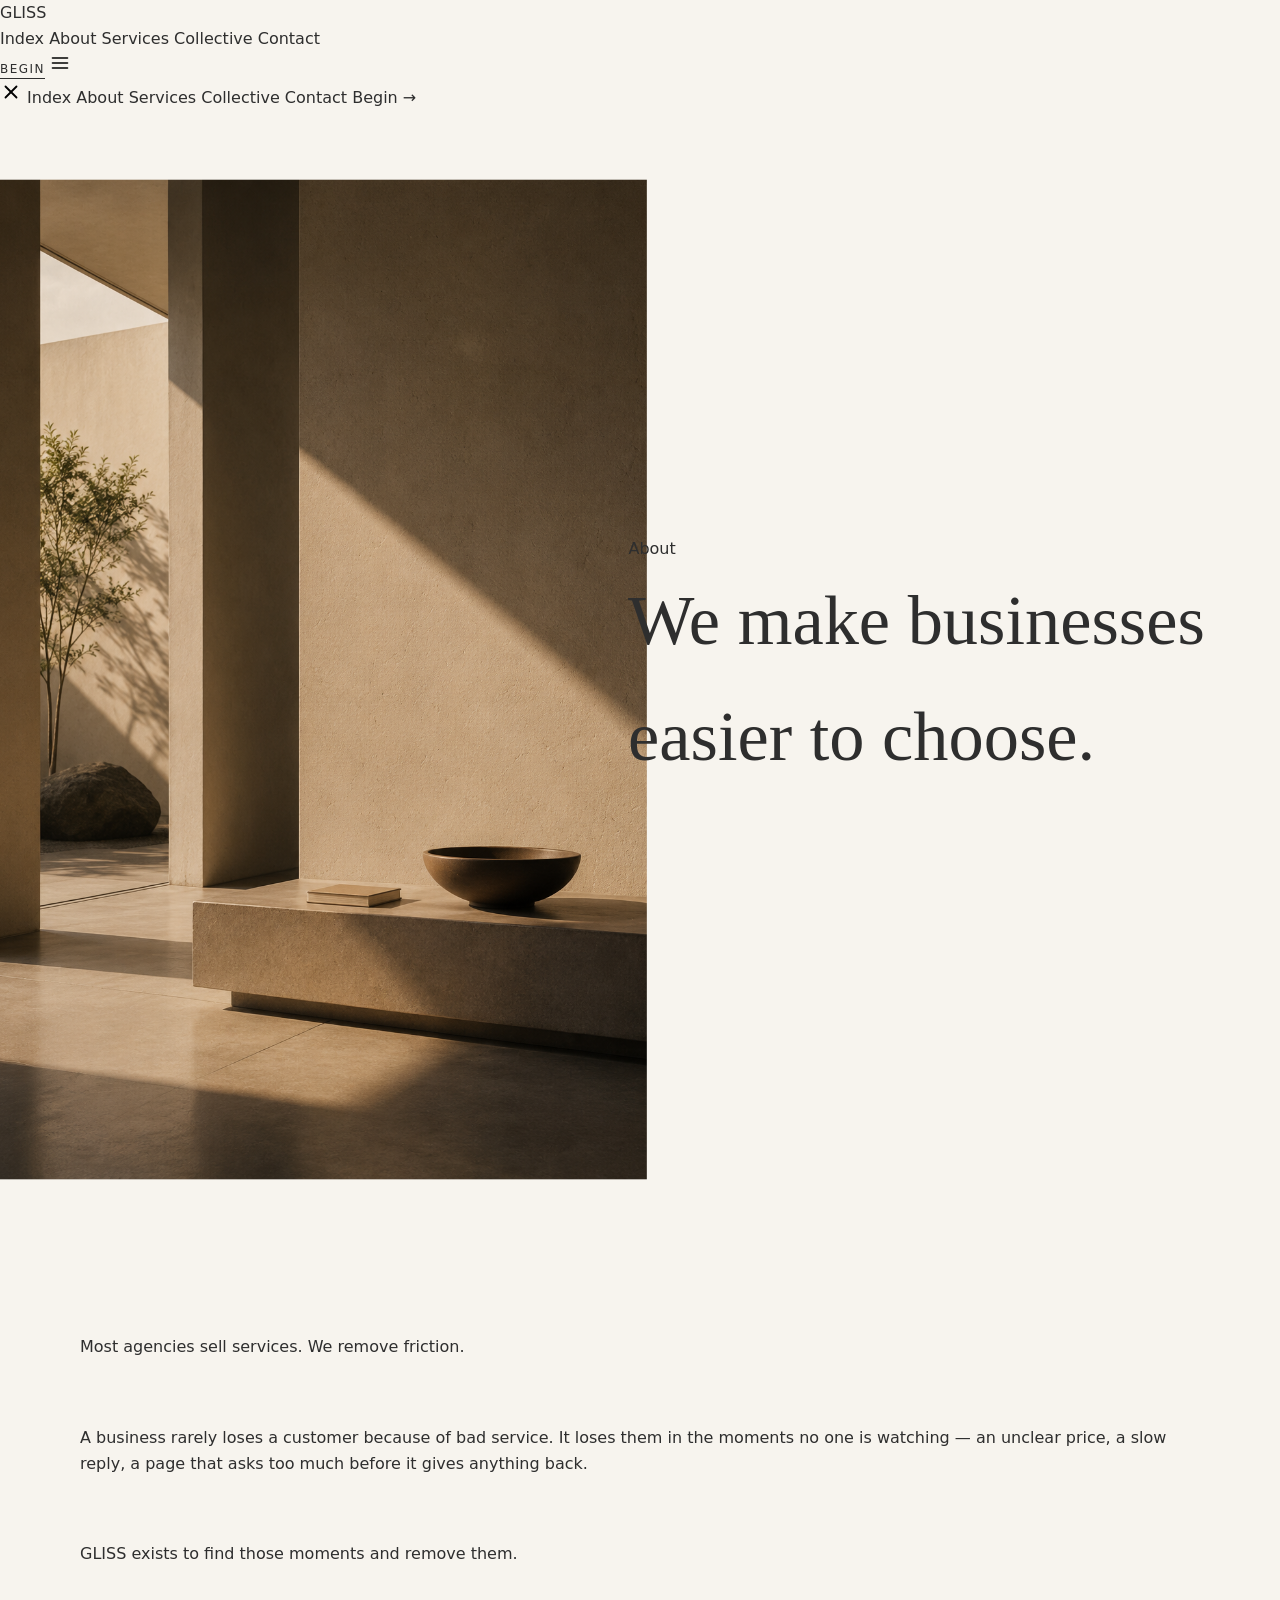
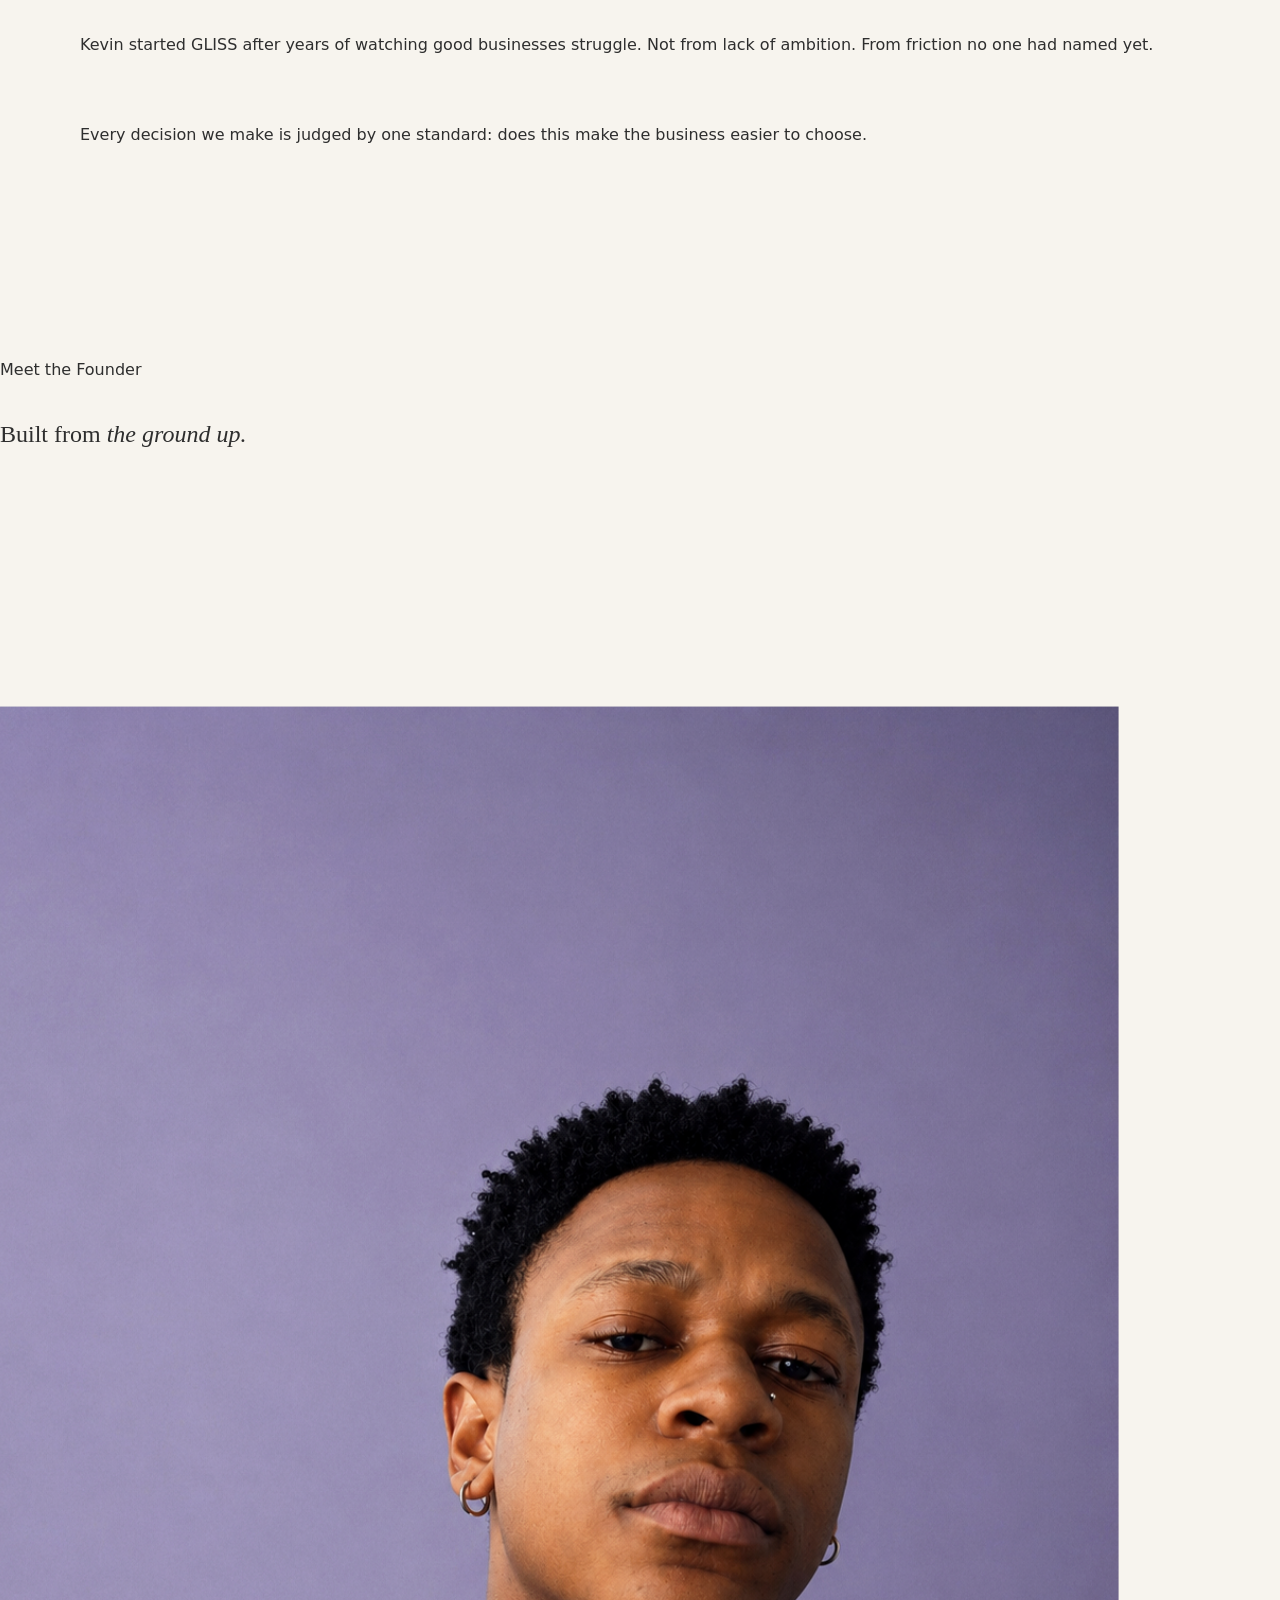
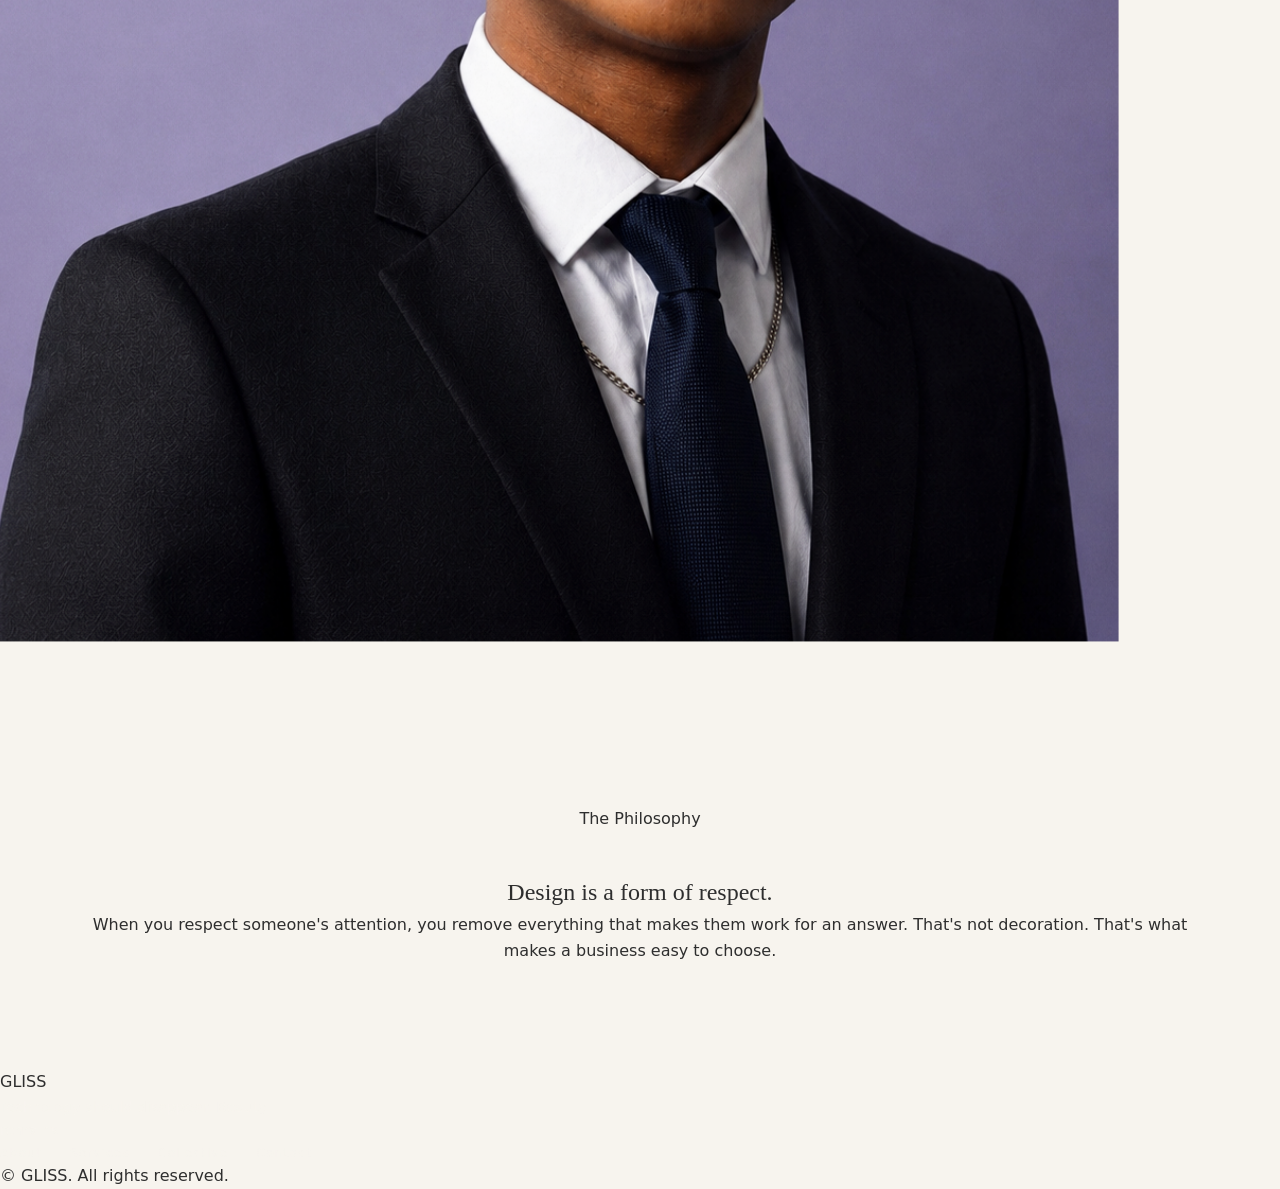
==== about.html @ 3b637080 "Add files via upload" ====
<!doctype html>
<html lang="en">
<head>
<meta charset="UTF-8">
<link rel="icon" href="data:image/svg+xml,<svg xmlns='http://www.w3.org/2000/svg' viewBox='0 0 100 100'><text y='.9em' font-size='90' font-family='serif' font-weight='400' fill='%23f5f3ef'>G</text></svg>">
<meta name="viewport" content="width=device-width, initial-scale=1.0">
<meta name="description" content="GLISS — About. We make businesses easier to choose.">
<title>GLISS — About</title>
<link rel="stylesheet" href="style.css">
<link rel="stylesheet" href="gliss-animations.css">
</head>
<body>

<nav class="navbar" id="navbar">
  <div class="nav-inner">
    <a href="index.html" class="nav-logo">GLISS</a>
    <div class="nav-links">
      <a href="index.html" class="nav-link">Index</a>
      <a href="about.html" class="nav-link active">About</a>
      <a href="services.html" class="nav-link">Services</a>
      <a href="collective.html" class="nav-link">Collective</a>
      <a href="contact.html" class="nav-link">Contact</a>
    </div>
    <div class="nav-actions">
      <a href="https://wa.me/27714636308?text=Hi%20Gliss!%20I%27d%20like%20to%20book%20a%20free%20Friction%20Audit." target="_blank" rel="noopener" class="nav-cta">Begin</a>
      <button class="nav-toggle" id="navToggle" aria-label="Menu">
        <svg width="20" height="20" viewBox="0 0 24 24" fill="none" stroke="currentColor" stroke-width="2" stroke-linecap="round"><line x1="3" y1="6" x2="21" y2="6"/><line x1="3" y1="12" x2="21" y2="12"/><line x1="3" y1="18" x2="21" y2="18"/></svg>
      </button>
    </div>
  </div>
</nav>

<div class="mobile-menu" id="mobileMenu">
  <button class="mobile-menu-close" id="mobileMenuClose" aria-label="Close">
    <svg width="22" height="22" viewBox="0 0 24 24" fill="none" stroke="currentColor" stroke-width="2" stroke-linecap="round"><line x1="18" y1="6" x2="6" y2="18"/><line x1="6" y1="6" x2="18" y2="18"/></svg>
  </button>
  <a href="index.html" class="mobile-menu-link">Index</a>
  <a href="about.html" class="mobile-menu-link">About</a>
  <a href="services.html" class="mobile-menu-link">Services</a>
  <a href="collective.html" class="mobile-menu-link">Collective</a>
  <a href="contact.html" class="mobile-menu-link">Contact</a>
  <a href="https://wa.me/27714636308?text=Hi%20Gliss!%20I%27d%20like%20to%20book%20a%20free%20Friction%20Audit." target="_blank" rel="noopener" class="mobile-menu-cta">Begin →</a>
</div>

<!-- HERO -->
<section class="hero hero-70">
  <div class="cinema hero-bg" data-parallax="true">
    <div class="cinema-inner">
      <img src="images/hero-about.jpg" alt="Late-night creative workspace">
    </div>
  </div>
  <div class="hero-ov ov-about"></div>
  <div class="hero-content">
    <span class="elabel enter-up" style="margin-bottom:1.5rem;">About</span>
    <h1 class="h1 sz-s2 enter-up-lg" style="animation-delay:.2s;">We make businesses easier to choose.</h1>
  </div>
</section>

<!-- MANIFESTO -->
<section class="section section-lg">
  <div class="container" style="display:flex;flex-direction:column;gap:4rem;">
    <div class="reveal"><p class="manifesto-emph">Most agencies sell services. We remove friction.</p></div>
    <div class="reveal"><p class="manifesto-text">A business rarely loses a customer because of bad service. It loses them in the moments no one is watching — an unclear price, a slow reply, a page that asks too much before it gives anything back.</p></div>
    <div class="reveal"><p class="manifesto-text">GLISS exists to find those moments and remove them.</p></div>
    <div class="reveal"><p class="manifesto-text">Kevin started GLISS after years of watching good businesses struggle. Not from lack of ambition. From friction no one had named yet.</p></div>
    <div class="reveal"><p class="manifesto-emph">Every decision we make is judged by one standard: does this make the business easier to choose.</p></div>
  </div>
</section>

<!-- FOUNDER -->
<section class="section border-top">
  <div class="founder-grid">
    <div class="reveal-x">
      <span class="elabel" style="margin-bottom:2rem;display:block;">Meet the Founder</span>
      <h2 class="h2 sz-s5b mb-8">Built from <em>the ground up.</em></h2>
      <p class="founder-text">I'm Kevin, the founder of Gliss.</p>
      <p class="founder-text">I didn't start this with funding, an office, or expensive equipment. I started it on a Xiaomi Redmi phone while working 10-hour shifts, building websites during breaks and late into the night.</p>
      <p class="founder-text">That experience taught me something most agencies never have to learn: every click matters, every enquiry matters, and every rand a business invests should create measurable value.</p>
      <p class="founder-text">Gliss was built on one belief: growing a business shouldn't feel complicated. The best digital experiences are smooth, effortless, and almost invisible. When everything works as it should, your customers don't notice the technology — they simply take the next step.</p>
      <p class="founder-text">Today that same mindset shapes every project: thoughtful design, practical systems, and technology that disappears so your customers simply take the next step — and choose you.</p>
      <span class="elabel" style="margin-top:2rem;display:block;">Smooth · Precise · Intentional</span>
    </div>
    <div class="founder-img reveal-xr" data-delay=".15">
      <div class="cinema" style="width:100%;height:100%;">
        <div class="cinema-inner">
          <img src="images/founder.jpg" alt="The founder's world">
        </div>
      </div>
    </div>
  </div>
</section>

<!-- PHILOSOPHY -->
<section class="section section-lg border-top">
  <div class="container text-center">
    <span class="elabel" style="margin-bottom:2.5rem;display:block;">The Philosophy</span>
    <h2 class="h2 sz-s5 reveal mb-10">Design is a form of respect.</h2>
    <p class="body-xl reveal" data-delay=".2">When you respect someone's attention, you remove everything that makes them work for an answer. That's not decoration. That's what makes a business easy to choose.</p>
  </div>
</section>

<footer class="footer">
  <div class="footer-inner">
    <a href="index.html" class="footer-logo">GLISS</a>
    <p class="footer-tag">Technology should disappear. Beauty remains.</p>
    <div class="footer-links">
      <a href="about.html" class="footer-link">About</a>
      <a href="services.html" class="footer-link">Services</a>
      <a href="collective.html" class="footer-link">Collective</a>
      <a href="contact.html" class="footer-link">Contact</a>
    </div>
    <p class="footer-copy">© <span id="year"></span> GLISS. All rights reserved.</p>
  </div>
</footer>

<script src="main.js"></script>
<script src="gliss-animations.js"></script>
</body>
</html>
---- style.css ----
/* =========================================================
   GLISS — Quiet luxury editorial
   Nothing essential should be lost in translation.
   ========================================================= */

:root {
  --ivory: #F7F4EE;
  --travertine: #DCD4C6;
  --stone: #C4B8A8;
  --slate: #868672;
  --charcoal: #2E2E2E;
  --espresso: #2B1E17;
  --oxblood: #8B1018;
  --white: #FFFFFF;
  --muted: #6B6560;
  --line: rgba(46, 46, 46, 0.12);
  --max: 1120px;
  --ease: cubic-bezier(0.22, 1, 0.36, 1);
}

*, *::before, *::after { box-sizing: border-box; margin: 0; padding: 0; }

html {
  scroll-behavior: smooth;
  font-size: 16px;
  -webkit-font-smoothing: antialiased;
  -moz-osx-font-smoothing: grayscale;
}

body {
  font-family: "Inter", system-ui, sans-serif;
  background: var(--ivory);
  color: var(--charcoal);
  line-height: 1.65;
  overflow-x: hidden;
}

img { max-width: 100%; display: block; }
a { color: inherit; text-decoration: none; }
ul { list-style: none; }
button { font-family: inherit; cursor: pointer; border: none; background: none; }

::selection {
  background: var(--espresso);
  color: var(--ivory);
}

/* ---------- Typography ---------- */
.font-display {
  font-family: "Cormorant Garamond", "Times New Roman", serif;
  font-weight: 500;
  letter-spacing: -0.02em;
  line-height: 1.15;
}

h1, h2, h3 { font-family: "Cormorant Garamond", serif; font-weight: 500; }

.eyebrow {
  display: block;
  font-size: 0.7rem;
  font-weight: 600;
  letter-spacing: 0.22em;
  text-transform: uppercase;
  color: var(--slate);
  margin-bottom: 1.25rem;
}

/* ---------- Layout ---------- */
.container {
  width: min(100% - 2.5rem, var(--max));
  margin-inline: auto;
}

.container-narrow {
  width: min(100% - 2.5rem, 720px);
  margin-inline: auto;
}

section {
  padding: 6.5rem 0;
}

@media (max-width: 700px) {
  section { padding: 4.5rem 0; }
}

/* ---------- Header ---------- */
.site-header {
  position: fixed;
  inset-inline: 0;
  top: 0;
  z-index: 100;
  padding: 1.35rem 0;
  transition: background 0.35s var(--ease), border-color 0.35s var(--ease), padding 0.35s var(--ease);
  border-bottom: 1px solid transparent;
}

.site-header.scrolled {
  background: rgba(247, 244, 238, 0.92);
  backdrop-filter: blur(14px);
  -webkit-backdrop-filter: blur(14px);
  border-bottom-color: var(--line);
  padding: 0.9rem 0;
}

.header-inner {
  display: flex;
  align-items: center;
  justify-content: space-between;
  width: min(100% - 2.5rem, var(--max));
  margin-inline: auto;
}

.logo {
  font-family: "Cormorant Garamond", serif;
  font-size: 1.35rem;
  font-weight: 600;
  letter-spacing: 0.28em;
  text-transform: uppercase;
  color: var(--charcoal);
}

.nav {
  display: flex;
  align-items: center;
  gap: 2rem;
}

.nav a {
  font-size: 0.8rem;
  font-weight: 500;
  letter-spacing: 0.06em;
  color: var(--muted);
  transition: color 0.2s;
}

.nav a:hover { color: var(--charcoal); }

.nav-cta {
  font-size: 0.75rem !important;
  letter-spacing: 0.12em !important;
  text-transform: uppercase;
  color: var(--charcoal) !important;
  border-bottom: 1px solid var(--charcoal);
  padding-bottom: 2px;
}

.menu-toggle {
  display: none;
  width: 28px;
  height: 18px;
  flex-direction: column;
  justify-content: space-between;
}

.menu-toggle span {
  display: block;
  height: 1.5px;
  background: var(--charcoal);
  transition: 0.25s;
}

@media (max-width: 800px) {
  .nav { display: none; }
  .nav.open {
    display: flex;
    flex-direction: column;
    position: absolute;
    top: 100%;
    left: 0;
    right: 0;
    background: var(--ivory);
    padding: 1.5rem 1.25rem 2rem;
    border-bottom: 1px solid var(--line);
    gap: 1.25rem;
  }
  .menu-toggle { display: flex; }
}

/* ---------- Buttons ---------- */
.btn {
  display: inline-flex;
  align-items: center;
  gap: 0.6rem;
  font-size: 0.75rem;
  font-weight: 600;
  letter-spacing: 0.14em;
  text-transform: uppercase;
  padding: 1rem 1.75rem;
  transition: background 0.3s var(--ease), color 0.3s var(--ease), border-color 0.3s var(--ease);
}

.btn-primary {
  background: var(--charcoal);
  color: var(--ivory);
  border: 1px solid var(--charcoal);
}

.btn-primary:hover {
  background: var(--espresso);
  border-color: var(--espresso);
}

.btn-ghost {
  background: transparent;
  color: var(--charcoal);
  border: 1px solid var(--line);
}

.btn-ghost:hover {
  border-color: var(--charcoal);
}

/* ---------- Hero ---------- */
.hero {
  min-height: 100vh;
  display: flex;
  align-items: center;
  padding-top: 6rem;
  padding-bottom: 5rem;
}

.hero-content {
  max-width: 780px;
}

.hero h1 {
  font-size: clamp(2.6rem, 6.5vw, 4.4rem);
  color: var(--charcoal);
  margin-bottom: 1.75rem;
  font-weight: 500;
}

.hero-lead {
  font-size: clamp(1.05rem, 2vw, 1.25rem);
  color: var(--muted);
  max-width: 34em;
  line-height: 1.75;
  margin-bottom: 2.5rem;
}

.hero-lead span {
  display: block;
  margin-top: 0.75rem;
  color: var(--charcoal);
}

/* ---------- Editorial text blocks ---------- */
.reveal-block {
  max-width: 38em;
}

.reveal-block p {
  font-size: 1.15rem;
  line-height: 1.85;
  color: var(--muted);
  margin-bottom: 1.35rem;
}

.reveal-block p:last-child { margin-bottom: 0; }

.reveal-block .emphasis {
  color: var(--charcoal);
  font-size: 1.35rem;
  font-family: "Cormorant Garamond", serif;
  line-height: 1.5;
}

.stacked-lines {
  font-family: "Cormorant Garamond", serif;
  font-size: clamp(1.4rem, 3vw, 1.85rem);
  line-height: 1.55;
  color: var(--charcoal);
}

.stacked-lines span {
  display: block;
}

/* ---------- Method ---------- */
.method-grid {
  display: grid;
  grid-template-columns: repeat(2, 1fr);
  gap: 3rem 4rem;
  margin-top: 3.5rem;
}

@media (max-width: 700px) {
  .method-grid { grid-template-columns: 1fr; gap: 2.5rem; }
}

.method-item h3 {
  font-size: 1.5rem;
  margin-bottom: 0.75rem;
  color: var(--charcoal);
}

.method-item p {
  color: var(--muted);
  font-size: 1rem;
  line-height: 1.75;
  max-width: 28em;
}

.method-num {
  font-size: 0.65rem;
  letter-spacing: 0.2em;
  text-transform: uppercase;
  color: var(--slate);
  margin-bottom: 0.5rem;
  display: block;
}

/* ---------- Divider ---------- */
.rule {
  border: none;
  border-top: 1px solid var(--line);
  margin: 0;
}

/* ---------- Journey cards (services) ---------- */
.journey-list {
  display: flex;
  flex-direction: column;
  gap: 0;
}

.journey-item {
  display: grid;
  grid-template-columns: 4rem 1fr;
  gap: 1.5rem;
  padding: 2.75rem 0;
  border-bottom: 1px solid var(--line);
}

.journey-item:first-child {
  border-top: 1px solid var(--line);
}

.journey-num {
  font-family: "Cormorant Garamond", serif;
  font-size: 1.5rem;
  color: var(--slate);
  padding-top: 0.15rem;
}

.journey-body h3 {
  font-size: 1.65rem;
  margin-bottom: 0.35rem;
}

.journey-price {
  font-size: 0.8rem;
  letter-spacing: 0.08em;
  color: var(--slate);
  margin-bottom: 1rem;
}

.journey-what {
  font-size: 1.05rem;
  color: var(--charcoal);
  margin-bottom: 1.25rem;
  max-width: 36em;
  line-height: 1.7;
}

.journey-meta {
  display: grid;
  grid-template-columns: 1fr 1fr;
  gap: 2rem;
  margin-top: 1.25rem;
}

@media (max-width: 650px) {
  .journey-meta { grid-template-columns: 1fr; }
  .journey-item { grid-template-columns: 3rem 1fr; gap: 1rem; }
}

.journey-meta h4 {
  font-family: Inter, sans-serif;
  font-size: 0.65rem;
  font-weight: 600;
  letter-spacing: 0.16em;
  text-transform: uppercase;
  color: var(--slate);
  margin-bottom: 0.65rem;
}

.journey-meta ul {
  display: flex;
  flex-direction: column;
  gap: 0.35rem;
}

.journey-meta li {
  font-size: 0.9rem;
  color: var(--muted);
  padding-left: 0.9rem;
  position: relative;
}

.journey-meta li::before {
  content: "";
  position: absolute;
  left: 0;
  top: 0.55em;
  width: 4px;
  height: 4px;
  border-radius: 50%;
  background: var(--stone);
}

.journey-outcome {
  font-size: 0.95rem;
  color: var(--charcoal);
  line-height: 1.65;
  font-style: italic;
  font-family: "Cormorant Garamond", serif;
  font-size: 1.15rem;
}

/* ---------- Values ---------- */
.values-grid {
  display: grid;
  grid-template-columns: repeat(auto-fit, minmax(200px, 1fr));
  gap: 2.5rem;
  margin-top: 3rem;
}

.value-card h3 {
  font-size: 1.35rem;
  margin-bottom: 0.6rem;
}

.value-card p {
  font-size: 0.95rem;
  color: var(--muted);
  line-height: 1.7;
}

/* ---------- CTA band ---------- */
.cta-band {
  background: var(--espresso);
  color: var(--ivory);
  padding: 6rem 0;
}

.cta-band h2 {
  font-size: clamp(2rem, 4.5vw, 3rem);
  color: var(--ivory);
  margin-bottom: 1.25rem;
  max-width: 16em;
}

.cta-band p {
  color: rgba(247, 244, 238, 0.7);
  font-size: 1.1rem;
  max-width: 28em;
  margin-bottom: 2.25rem;
  line-height: 1.7;
}

.cta-band .btn-primary {
  background: var(--ivory);
  color: var(--espresso);
  border-color: var(--ivory);
}

.cta-band .btn-primary:hover {
  background: var(--travertine);
  border-color: var(--travertine);
}

/* ---------- Footer — oxblood only here ---------- */
.site-footer {
  background: var(--oxblood);
  color: rgba(247, 244, 238, 0.85);
  padding: 3.5rem 0 2rem;
}

.footer-top {
  display: flex;
  justify-content: space-between;
  align-items: flex-start;
  gap: 2rem;
  flex-wrap: wrap;
  padding-bottom: 2.5rem;
  border-bottom: 1px solid rgba(247, 244, 238, 0.15);
}

.footer-brand {
  font-family: "Cormorant Garamond", serif;
  font-size: 1.25rem;
  letter-spacing: 0.28em;
  text-transform: uppercase;
  color: var(--ivory);
  margin-bottom: 0.75rem;
}

.footer-tag {
  font-size: 0.9rem;
  max-width: 22em;
  line-height: 1.6;
  color: rgba(247, 244, 238, 0.65);
}

.footer-links {
  display: flex;
  gap: 1.75rem;
  flex-wrap: wrap;
}

.footer-links a {
  font-size: 0.8rem;
  letter-spacing: 0.06em;
  color: rgba(247, 244, 238, 0.7);
  transition: color 0.2s;
}

.footer-links a:hover { color: var(--ivory); }

.footer-bottom {
  display: flex;
  justify-content: space-between;
  align-items: center;
  flex-wrap: wrap;
  gap: 1rem;
  padding-top: 1.75rem;
  font-size: 0.75rem;
  color: rgba(247, 244, 238, 0.5);
}

/* ---------- Page hero (inner) ---------- */
.page-hero {
  padding-top: 9rem;
  padding-bottom: 4rem;
}

.page-hero h1 {
  font-size: clamp(2.4rem, 5vw, 3.6rem);
  margin-bottom: 1.25rem;
}

.page-hero .lead {
  font-size: 1.15rem;
  color: var(--muted);
  max-width: 32em;
  line-height: 1.75;
}

/* ---------- About ---------- */
.about-prose p {
  font-size: 1.15rem;
  line-height: 1.85;
  color: var(--muted);
  margin-bottom: 1.5rem;
  max-width: 36em;
}

.about-prose p.pull {
  font-family: "Cormorant Garamond", serif;
  font-size: 1.5rem;
  color: var(--charcoal);
  line-height: 1.5;
}

.founder-block {
  margin-top: 4rem;
  padding-top: 3rem;
  border-top: 1px solid var(--line);
  max-width: 36em;
}

.founder-block p {
  font-size: 1.1rem;
  line-height: 1.8;
  color: var(--muted);
  margin-bottom: 1.15rem;
}

.founder-sign {
  margin-top: 2rem;
  font-family: "Cormorant Garamond", serif;
  font-size: 1.25rem;
  color: var(--charcoal);
}

.founder-sign span {
  display: block;
  font-family: Inter, sans-serif;
  font-size: 0.75rem;
  letter-spacing: 0.1em;
  text-transform: uppercase;
  color: var(--slate);
  margin-top: 0.35rem;
}

/* ---------- Contact ---------- */
.contact-grid {
  display: grid;
  grid-template-columns: 1fr 1fr;
  gap: 4rem;
  margin-top: 3rem;
}

@media (max-width: 700px) {
  .contact-grid { grid-template-columns: 1fr; gap: 2.5rem; }
}

.contact-detail {
  margin-bottom: 1.75rem;
}

.contact-detail .label {
  font-size: 0.65rem;
  letter-spacing: 0.16em;
  text-transform: uppercase;
  color: var(--slate);
  margin-bottom: 0.4rem;
}

.contact-detail a,
.contact-detail p {
  font-size: 1.1rem;
  color: var(--charcoal);
}

.contact-form label {
  display: block;
  font-size: 0.65rem;
  letter-spacing: 0.14em;
  text-transform: uppercase;
  color: var(--slate);
  margin-bottom: 0.45rem;
  margin-top: 1.25rem;
}

.contact-form label:first-of-type { margin-top: 0; }

.contact-form input,
.contact-form textarea,
.contact-form select {
  width: 100%;
  padding: 0.85rem 0;
  border: none;
  border-bottom: 1px solid var(--line);
  background: transparent;
  font-family: inherit;
  font-size: 1rem;
  color: var(--charcoal);
  border-radius: 0;
  outline: none;
  transition: border-color 0.2s;
}

.contact-form input:focus,
.contact-form textarea:focus,
.contact-form select:focus {
  border-bottom-color: var(--charcoal);
}

.contact-form textarea {
  min-height: 120px;
  resize: vertical;
}

.contact-form .btn {
  margin-top: 2rem;
}

/* ---------- Manifesto quiet list ---------- */
.manifesto-list {
  margin-top: 2.5rem;
}

.manifesto-list li {
  font-family: "Cormorant Garamond", serif;
  font-size: clamp(1.25rem, 2.5vw, 1.55rem);
  line-height: 1.6;
  color: var(--charcoal);
  padding: 1.1rem 0;
  border-bottom: 1px solid var(--line);
}

.manifesto-list li:first-child {
  border-top: 1px solid var(--line);
}

/* ---------- Utility ---------- */
.text-center { text-align: center; }
.mt-2 { margin-top: 2rem; }
.mt-3 { margin-top: 3rem; }
.mb-0 { margin-bottom: 0; }

.note {
  font-size: 0.9rem;
  color: var(--muted);
  max-width: 36em;
  line-height: 1.7;
  margin-top: 2.5rem;
}
---- gliss-animations.css ----
/* ============================================================
   GLISS — Advanced Animation Module
   Premium · Minimal · Cinematic · Scroll-driven
   Drop this file into your project and link after style.css
   ============================================================ */

/* ------------------------------------------------------------
   1. Custom Properties & Easing
   ------------------------------------------------------------ */
:root {
  --ease-out-expo: cubic-bezier(0.16, 1, 0.3, 1);
  --ease-out-quart: cubic-bezier(0.25, 1, 0.5, 1);
  --ease-in-out-soft: cubic-bezier(0.4, 0, 0.2, 1);
  --ease-spring: cubic-bezier(0.34, 1.56, 0.64, 1);

  --duration-fast: 0.45s;
  --duration-base: 0.8s;
  --duration-slow: 1.2s;
  --duration-cinematic: 1.6s;

  --reveal-distance: 48px;
  --reveal-scale: 0.97;
}

/* ------------------------------------------------------------
   2. Base Reveal System (Scroll-Driven where supported)
   ------------------------------------------------------------ */
.reveal,
.reveal-x,
.reveal-xr,
.enter-up,
.enter-up-lg,
.enter-fade {
  opacity: 0;
  will-change: transform, opacity;
}

/* Fallback for browsers without scroll-driven animations */
@supports not (animation-timeline: view()) {
  .reveal,
  .enter-up {
    transform: translateY(var(--reveal-distance));
    transition: opacity var(--duration-base) var(--ease-out-expo),
                transform var(--duration-base) var(--ease-out-expo);
  }

  .reveal-x {
    transform: translateX(-40px);
    transition: opacity var(--duration-base) var(--ease-out-expo),
                transform var(--duration-base) var(--ease-out-expo);
  }

  .reveal-xr {
    transform: translateX(40px);
    transition: opacity var(--duration-base) var(--ease-out-expo),
                transform var(--duration-base) var(--ease-out-expo);
  }

  .enter-up-lg {
    transform: translateY(72px);
    transition: opacity var(--duration-slow) var(--ease-out-expo),
                transform var(--duration-slow) var(--ease-out-expo);
  }

  .enter-fade {
    transition: opacity var(--duration-slow) var(--ease-out-expo);
  }

  .in-view .reveal,
  .in-view .enter-up,
  .in-view .enter-up-lg,
  .in-view .enter-fade,
  .in-view .reveal-x,
  .in-view .reveal-xr,
  .reveal.in-view,
  .enter-up.in-view,
  .enter-up-lg.in-view,
  .enter-fade.in-view,
  .reveal-x.in-view,
  .reveal-xr.in-view {
    opacity: 1;
    transform: none;
  }
}

/* Modern scroll-driven animations */
@supports (animation-timeline: view()) {
  .reveal {
    animation: reveal-up var(--duration-base) var(--ease-out-expo) both;
    animation-timeline: view();
    animation-range: entry 5% cover 25%;
  }

  .reveal-x {
    animation: reveal-left var(--duration-base) var(--ease-out-expo) both;
    animation-timeline: view();
    animation-range: entry 5% cover 25%;
  }

  .reveal-xr {
    animation: reveal-right var(--duration-base) var(--ease-out-expo) both;
    animation-timeline: view();
    animation-range: entry 5% cover 25%;
  }

  .enter-up {
    animation: reveal-up var(--duration-base) var(--ease-out-expo) both;
    animation-timeline: view();
    animation-range: entry 0% cover 20%;
  }

  .enter-up-lg {
    animation: reveal-up-lg var(--duration-slow) var(--ease-out-expo) both;
    animation-timeline: view();
    animation-range: entry 0% cover 30%;
  }

  .enter-fade {
    animation: fade-in var(--duration-slow) var(--ease-out-expo) both;
    animation-timeline: view();
    animation-range: entry 0% cover 25%;
  }
}

/* Keyframes */
@keyframes reveal-up {
  from {
    opacity: 0;
    transform: translateY(var(--reveal-distance));
  }
  to {
    opacity: 1;
    transform: translateY(0);
  }
}

@keyframes reveal-up-lg {
  from {
    opacity: 0;
    transform: translateY(72px);
  }
  to {
    opacity: 1;
    transform: translateY(0);
  }
}

@keyframes reveal-left {
  from {
    opacity: 0;
    transform: translateX(-48px);
  }
  to {
    opacity: 1;
    transform: translateX(0);
  }
}

@keyframes reveal-right {
  from {
    opacity: 0;
    transform: translateX(48px);
  }
  to {
    opacity: 1;
    transform: translateX(0);
  }
}

@keyframes fade-in {
  from { opacity: 0; }
  to   { opacity: 1; }
}

/* ------------------------------------------------------------
   3. Stagger Delays (data-delay attribute support)
   ------------------------------------------------------------ */
[data-delay="0"]   { animation-delay: 0s; }
[data-delay=".08"] { animation-delay: 0.08s; }
[data-delay=".1"]  { animation-delay: 0.1s; }
[data-delay=".15"] { animation-delay: 0.15s; }
[data-delay=".2"]  { animation-delay: 0.2s; }
[data-delay=".25"] { animation-delay: 0.25s; }
[data-delay=".3"]  { animation-delay: 0.3s; }
[data-delay=".4"]  { animation-delay: 0.4s; }
[data-delay=".5"]  { animation-delay: 0.5s; }
[data-delay=".6"]  { animation-delay: 0.6s; }
[data-delay=".7"]  { animation-delay: 0.7s; }
[data-delay=".8"]  { animation-delay: 0.8s; }
[data-delay="1"]   { animation-delay: 1s; }

/* ------------------------------------------------------------
   4. Hero-Specific Cinematic Entrance
   ------------------------------------------------------------ */
.hero-content .elabel {
  animation: fade-in 1s var(--ease-out-expo) 0.3s both;
}

.hero-content .h1 {
  animation: reveal-up-lg 1.4s var(--ease-out-expo) 0.5s both;
}

.hero-content .hero-sub {
  animation: fade-in 1.2s var(--ease-out-expo) both;
}

.hero-content .hero-sub:nth-of-type(1) { animation-delay: 1s; }
.hero-content .hero-sub:nth-of-type(2) { animation-delay: 1.35s; }

/* Scroll hint subtle pulse */
.scroll-hint {
  animation: scroll-hint 2.8s var(--ease-in-out-soft) infinite;
}

@keyframes scroll-hint {
  0%, 100% { opacity: 0.45; transform: translateY(0); }
  50%      { opacity: 0.85; transform: translateY(6px); }
}

/* ------------------------------------------------------------
   5. Image / Cinema Reveals
   ------------------------------------------------------------ */
.cinema-inner img {
  transform: scale(1.06);
  transition: transform 1.8s var(--ease-out-expo);
}

.section.in-view .cinema-inner img,
.home-sec.in-view .cinema-inner img,
.hero.in-view .cinema-inner img {
  transform: scale(1);
}

/* Soft clip-path image reveal (optional enhancement) */
.cinema-reveal img {
  clip-path: inset(8% 8% 8% 8%);
  transition: clip-path 1.5s var(--ease-out-expo),
              transform 1.8s var(--ease-out-expo);
}

.section.in-view .cinema-reveal img,
.home-sec.in-view .cinema-reveal img {
  clip-path: inset(0 0 0 0);
}

/* ------------------------------------------------------------
   6. Service Items & Outcomes
   ------------------------------------------------------------ */
.service-item,
.outcome {
  opacity: 0;
  transform: translateY(32px);
  transition: opacity 0.9s var(--ease-out-expo),
              transform 0.9s var(--ease-out-expo);
}

.service-item.in-view,
.outcome.in-view,
.services-list.in-view .service-item,
.space-y-5.in-view .outcome {
  opacity: 1;
  transform: none;
}

/* Stagger service items automatically */
.services-list .service-item:nth-child(1) { transition-delay: 0.05s; }
.services-list .service-item:nth-child(2) { transition-delay: 0.12s; }
.services-list .service-item:nth-child(3) { transition-delay: 0.19s; }
.services-list .service-item:nth-child(4) { transition-delay: 0.26s; }
.services-list .service-item:nth-child(5) { transition-delay: 0.33s; }
.services-list .service-item:nth-child(6) { transition-delay: 0.40s; }

/* ------------------------------------------------------------
   7. CTA & Interactive Elements
   ------------------------------------------------------------ */
.cta-btn,
.nav-cta,
.link-arrow,
.f-submit {
  transition: transform var(--duration-fast) var(--ease-out-expo),
              opacity var(--duration-fast) var(--ease-out-expo),
              background-color var(--duration-fast) var(--ease-out-expo),
              color var(--duration-fast) var(--ease-out-expo),
              box-shadow var(--duration-fast) var(--ease-out-expo);
}

.cta-btn:hover,
.nav-cta:hover {
  transform: translateY(-3px) scale(1.02);
}

.cta-btn:active,
.nav-cta:active {
  transform: translateY(-1px) scale(0.99);
  transition-duration: 0.15s;
}

.link-arrow {
  display: inline-flex;
  align-items: center;
  gap: 0.4em;
}

.link-arrow svg {
  transition: transform var(--duration-fast) var(--ease-out-expo);
}

.link-arrow:hover svg {
  transform: translate(3px, -3px);
}

/* ------------------------------------------------------------
   8. Roles Grid (Collective page)
   ------------------------------------------------------------ */
.role {
  opacity: 0;
  transform: translateY(20px) scale(0.96);
  transition: opacity 0.7s var(--ease-out-expo),
              transform 0.7s var(--ease-out-expo);
}

.roles-grid.in-view .role {
  opacity: 1;
  transform: none;
}

/* ------------------------------------------------------------
   9. Founder & Contact Sections
   ------------------------------------------------------------ */
.founder-text {
  opacity: 0;
  transform: translateY(24px);
  transition: opacity 0.8s var(--ease-out-expo),
              transform 0.8s var(--ease-out-expo);
}

.founder-grid.in-view .founder-text {
  opacity: 1;
  transform: none;
}

.founder-grid.in-view .founder-text:nth-of-type(1) { transition-delay: 0.1s; }
.founder-grid.in-view .founder-text:nth-of-type(2) { transition-delay: 0.2s; }
.founder-grid.in-view .founder-text:nth-of-type(3) { transition-delay: 0.3s; }
.founder-grid.in-view .founder-text:nth-of-type(4) { transition-delay: 0.4s; }
.founder-grid.in-view .founder-text:nth-of-type(5) { transition-delay: 0.5s; }

/* ------------------------------------------------------------
   10. View Transitions (Page Changes)
   ------------------------------------------------------------ */
@view-transition {
  navigation: auto;
}

::view-transition-old(root),
::view-transition-new(root) {
  animation-duration: 0.55s;
  animation-timing-function: var(--ease-out-expo);
}

::view-transition-old(root) {
  animation-name: fade-out-scale;
}

::view-transition-new(root) {
  animation-name: fade-in-scale;
}

@keyframes fade-out-scale {
  to {
    opacity: 0;
    transform: scale(0.98);
  }
}

@keyframes fade-in-scale {
  from {
    opacity: 0;
    transform: scale(1.02);
  }
}

/* ------------------------------------------------------------
   11. Reduced Motion Preference
   ------------------------------------------------------------ */
@media (prefers-reduced-motion: reduce) {
  *,
  *::before,
  *::after {
    animation-duration: 0.01ms !important;
    animation-iteration-count: 1 !important;
    transition-duration: 0.01ms !important;
    scroll-behavior: auto !important;
  }

  .reveal,
  .reveal-x,
  .reveal-xr,
  .enter-up,
  .enter-up-lg,
  .enter-fade,
  .service-item,
  .outcome,
  .role,
  .founder-text {
    opacity: 1 !important;
    transform: none !important;
  }
}

/* ------------------------------------------------------------
   12. Utility Classes
   ------------------------------------------------------------ */
.will-animate {
  will-change: transform, opacity;
}

.no-animate {
  animation: none !important;
  transition: none !important;
  opacity: 1 !important;
  transform: none !important;
}
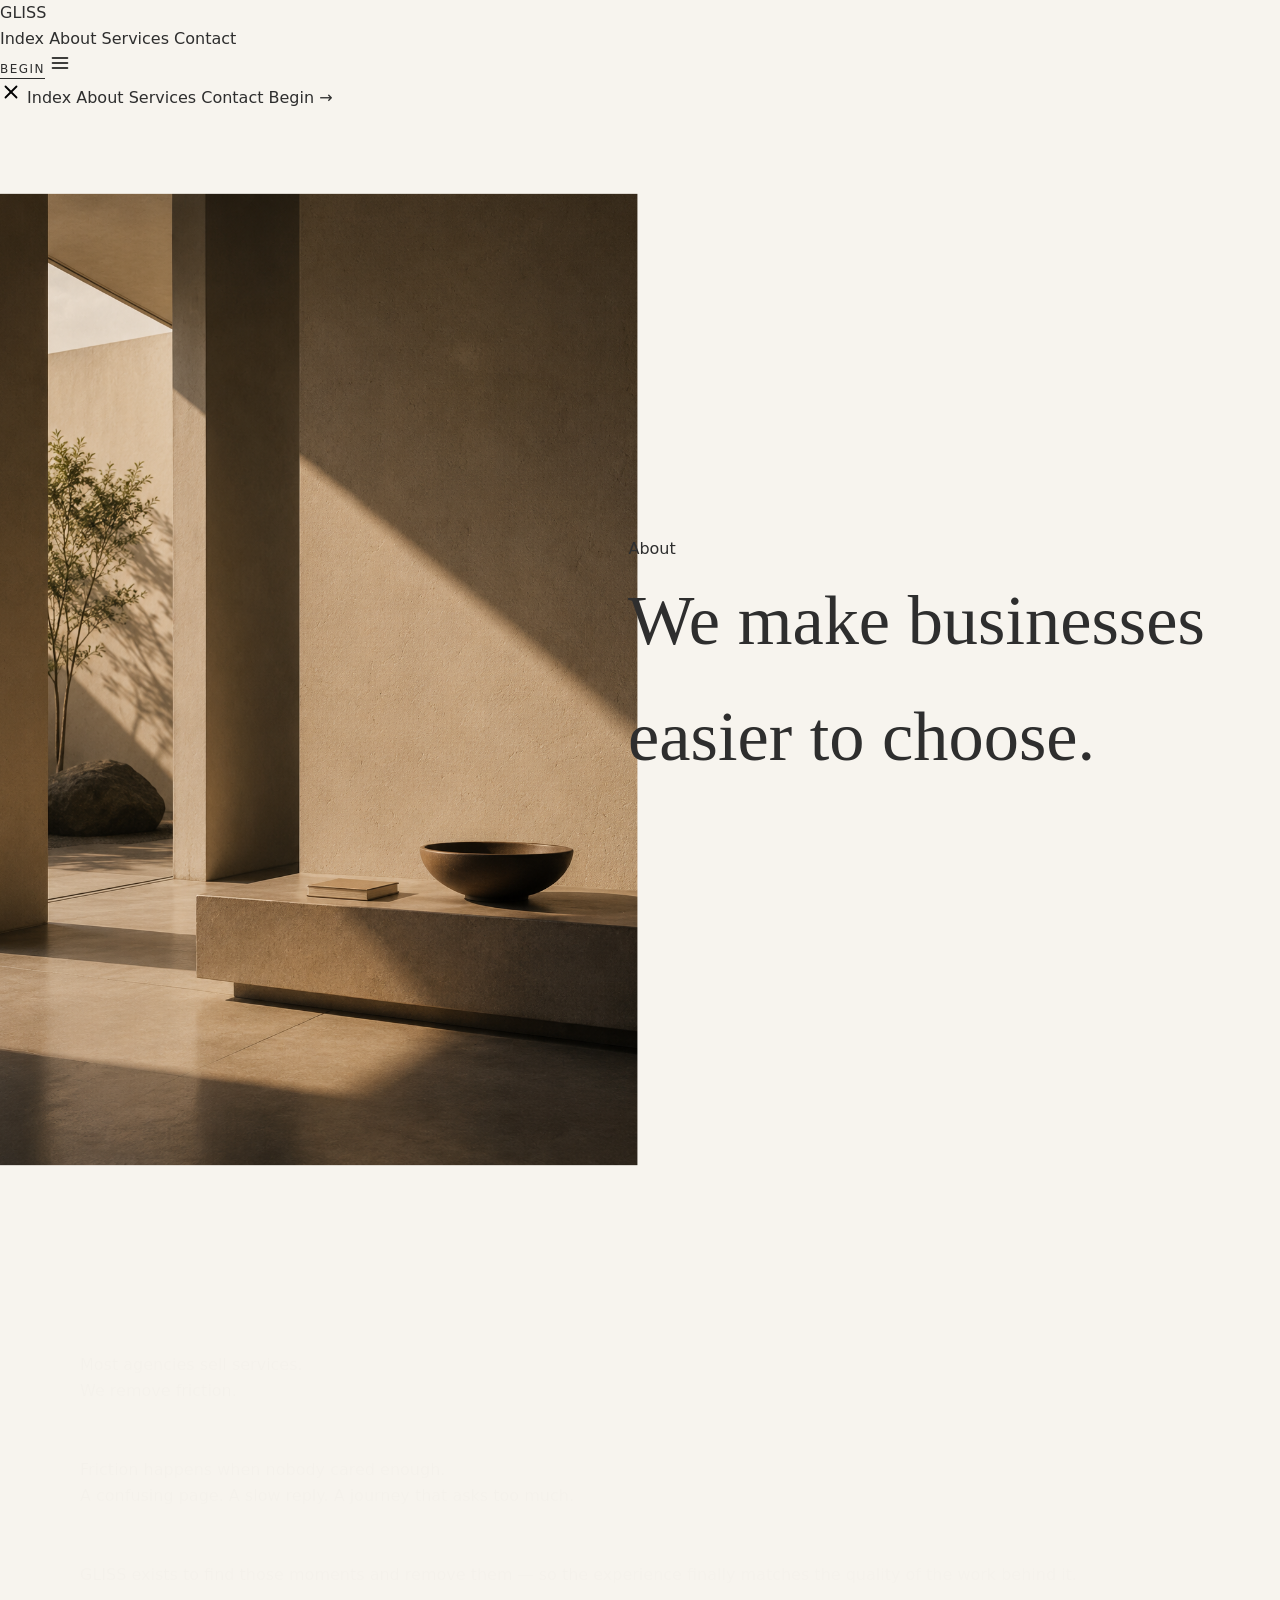
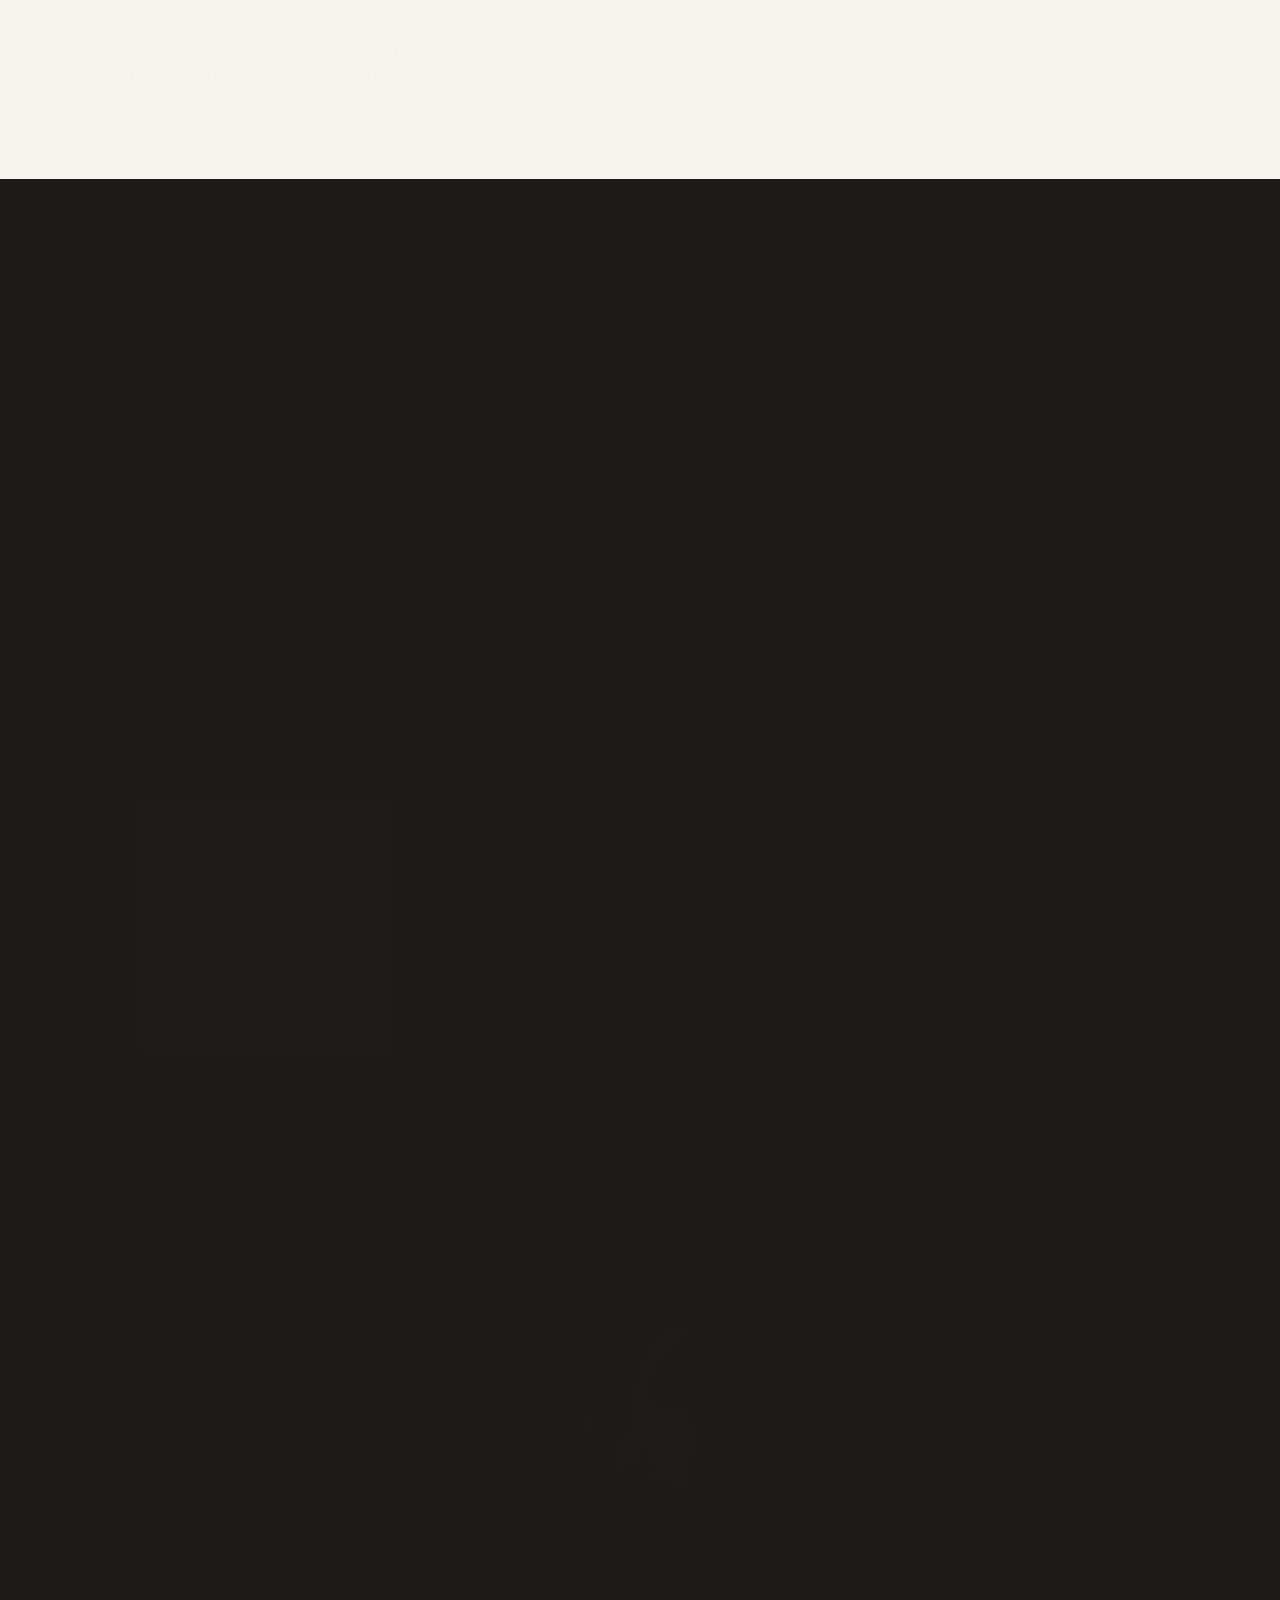
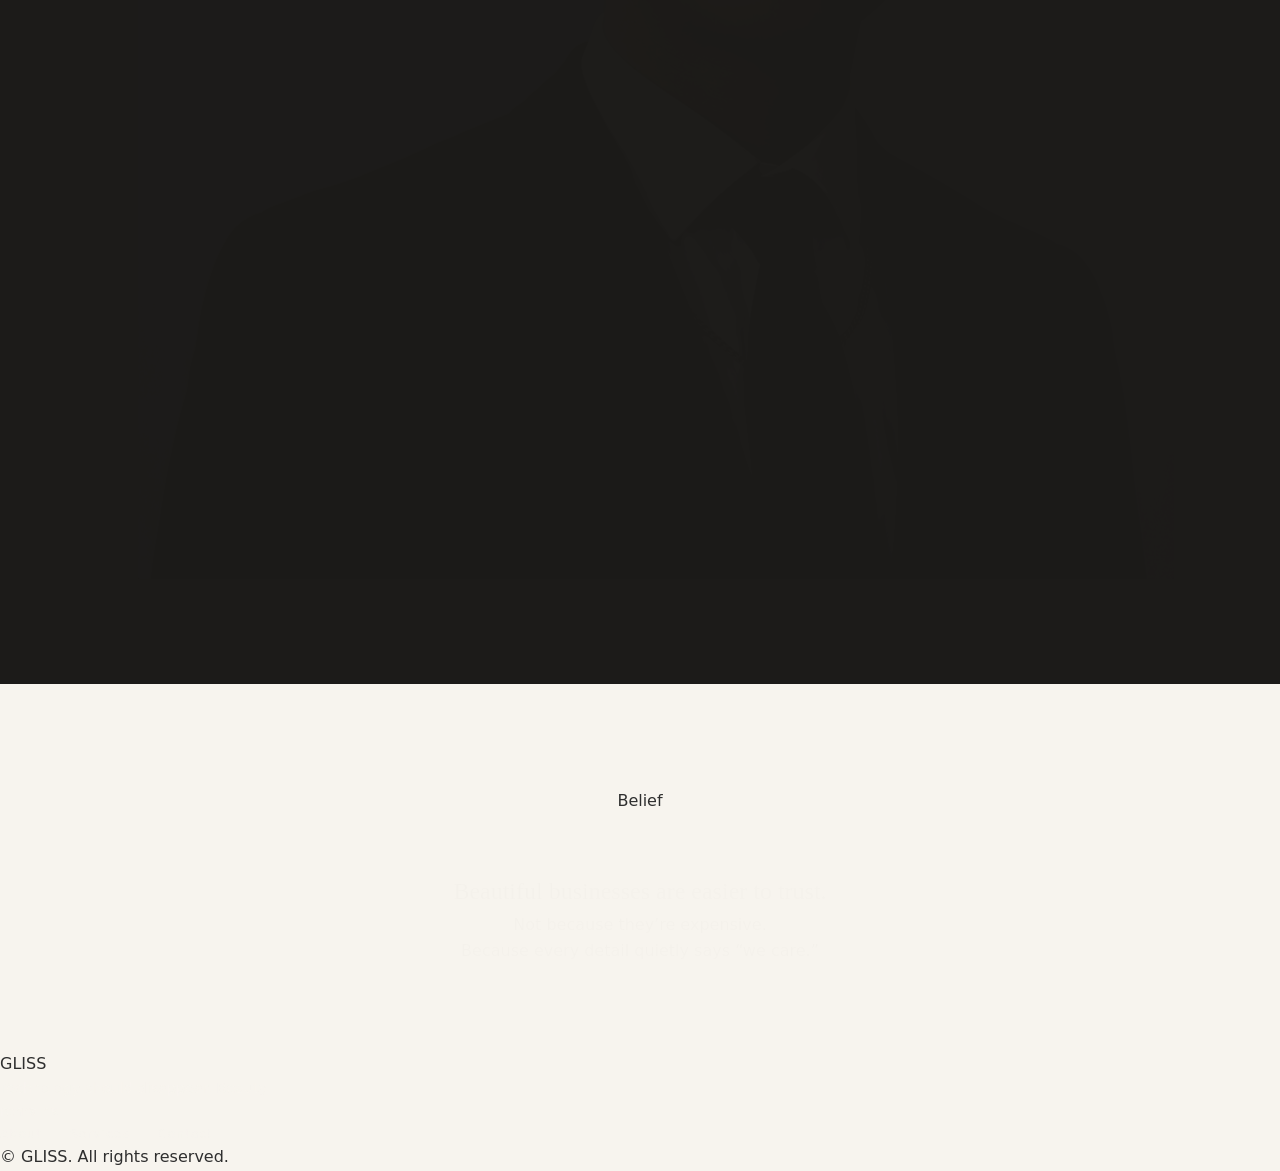
==== commit ed49e6a4: "Add files via upload" ====
--- a/about.html
+++ b/about.html
@@ -18,7 +18,6 @@
       <a href="index.html" class="nav-link">Index</a>
       <a href="about.html" class="nav-link active">About</a>
       <a href="services.html" class="nav-link">Services</a>
-      <a href="collective.html" class="nav-link">Collective</a>
       <a href="contact.html" class="nav-link">Contact</a>
     </div>
     <div class="nav-actions">
@@ -37,7 +36,6 @@
   <a href="index.html" class="mobile-menu-link">Index</a>
   <a href="about.html" class="mobile-menu-link">About</a>
   <a href="services.html" class="mobile-menu-link">Services</a>
-  <a href="collective.html" class="mobile-menu-link">Collective</a>
   <a href="contact.html" class="mobile-menu-link">Contact</a>
   <a href="https://wa.me/27714636308?text=Hi%20Gliss!%20I%27d%20like%20to%20book%20a%20free%20Friction%20Audit." target="_blank" rel="noopener" class="mobile-menu-cta">Begin →</a>
 </div>
@@ -51,40 +49,37 @@
   </div>
   <div class="hero-ov ov-about"></div>
   <div class="hero-content">
-    <span class="elabel enter-up" style="margin-bottom:1.5rem;">About</span>
-    <h1 class="h1 sz-s2 enter-up-lg" style="animation-delay:.2s;">We make businesses easier to choose.</h1>
+    <span class="elabel enter-up" style="margin-bottom:1.75rem;">About</span>
+    <h1 class="h1 sz-s2 enter-up-lg">We make businesses easier to choose.</h1>
   </div>
 </section>
 
 <!-- MANIFESTO -->
 <section class="section section-lg">
-  <div class="container" style="display:flex;flex-direction:column;gap:4rem;">
-    <div class="reveal"><p class="manifesto-emph">Most agencies sell services. We remove friction.</p></div>
-    <div class="reveal"><p class="manifesto-text">A business rarely loses a customer because of bad service. It loses them in the moments no one is watching — an unclear price, a slow reply, a page that asks too much before it gives anything back.</p></div>
-    <div class="reveal"><p class="manifesto-text">GLISS exists to find those moments and remove them.</p></div>
-    <div class="reveal"><p class="manifesto-text">Kevin started GLISS after years of watching good businesses struggle. Not from lack of ambition. From friction no one had named yet.</p></div>
-    <div class="reveal"><p class="manifesto-emph">Every decision we make is judged by one standard: does this make the business easier to choose.</p></div>
+  <div class="container" style="display:flex;flex-direction:column;gap:3.25rem;">
+    <div class="reveal"><p class="manifesto-emph">Most agencies sell services.<br>We remove friction.</p></div>
+    <div class="reveal"><p class="manifesto-text">Friction happens when nobody cared enough.<br>A confusing page. A slow reply. A journey that asks too much.</p></div>
+    <div class="reveal"><p class="manifesto-text">GLISS exists to find those moments and remove them — so the experience finally matches the quality of the work behind it.</p></div>
+    <div class="reveal"><p class="manifesto-emph">Every decision is judged by one standard:<br>does this make the business easier to choose.</p></div>
   </div>
 </section>
 
-<!-- FOUNDER -->
-<section class="section border-top">
-  <div class="founder-grid">
+<!-- PERSON -->
+<section class="section section-lg founder-section" style="background:#1c1b19 !important; color:#e8e4dc !important;">
+  <div class="founder-grid" style="max-width:1100px;margin:0 auto;padding:0 2rem;">
     <div class="reveal-x">
-      <span class="elabel" style="margin-bottom:2rem;display:block;">Meet the Founder</span>
-      <h2 class="h2 sz-s5b mb-8">Built from <em>the ground up.</em></h2>
-      <p class="founder-text">I'm Kevin, the founder of Gliss.</p>
-      <p class="founder-text">I didn't start this with funding, an office, or expensive equipment. I started it on a Xiaomi Redmi phone while working 10-hour shifts, building websites during breaks and late into the night.</p>
-      <p class="founder-text">That experience taught me something most agencies never have to learn: every click matters, every enquiry matters, and every rand a business invests should create measurable value.</p>
-      <p class="founder-text">Gliss was built on one belief: growing a business shouldn't feel complicated. The best digital experiences are smooth, effortless, and almost invisible. When everything works as it should, your customers don't notice the technology — they simply take the next step.</p>
-      <p class="founder-text">Today that same mindset shapes every project: thoughtful design, practical systems, and technology that disappears so your customers simply take the next step — and choose you.</p>
-      <span class="elabel" style="margin-top:2rem;display:block;">Smooth · Precise · Intentional</span>
+      <span class="elabel" style="margin-bottom:2.5rem;display:block;color:#9a958c !important;">The person behind GLISS</span>
+      <h2 class="h2 sz-s5b mb-10" style="color:#f0ebe3 !important;">Why GLISS exists.</h2>
+      <p class="founder-text no-animate" style="color:#d4cfc6 !important;">I started GLISS because I couldn’t stop noticing friction.</p>
+      <p class="founder-text no-animate" style="color:#d4cfc6 !important;">Businesses doing incredible work… held back by experiences that didn’t reflect the quality behind them.</p>
+      <p class="founder-text no-animate" style="color:#d4cfc6 !important;">I’ve always believed that design isn’t decoration.<br>It’s communication.</p>
+      <p class="founder-text no-animate" style="color:#d4cfc6 !important;">Every colour.<br>Every word.<br>Every interaction.<br>Every pause.<br>It all says something.</p>
+      <p class="founder-text no-animate" style="color:#d4cfc6 !important;">GLISS exists to make sure it says the right thing.<br>Not louder.<br>Clearer.</p>
+      <p class="founder-text no-animate" style="color:#9a958c !important;margin-top:2.5rem;">— Kevin<br>Founder, GLISS</p>
     </div>
     <div class="founder-img reveal-xr" data-delay=".15">
-      <div class="cinema" style="width:100%;height:100%;">
-        <div class="cinema-inner">
-          <img src="images/founder.jpg" alt="The founder's world">
-        </div>
+      <div style="width:100%;height:100%;overflow:hidden;border-radius:2px;">
+        <img src="images/founder.jpg" alt="Kevin, founder of GLISS" style="width:100%;height:100%;object-fit:cover;">
       </div>
     </div>
   </div>
@@ -93,9 +88,9 @@
 <!-- PHILOSOPHY -->
 <section class="section section-lg border-top">
   <div class="container text-center">
-    <span class="elabel" style="margin-bottom:2.5rem;display:block;">The Philosophy</span>
-    <h2 class="h2 sz-s5 reveal mb-10">Design is a form of respect.</h2>
-    <p class="body-xl reveal" data-delay=".2">When you respect someone's attention, you remove everything that makes them work for an answer. That's not decoration. That's what makes a business easy to choose.</p>
+    <span class="elabel" style="margin-bottom:2.5rem;display:block;">Belief</span>
+    <h2 class="h2 sz-s5 reveal mb-8">Beautiful businesses are easier to trust.</h2>
+    <p class="body-xl reveal" data-delay=".15" style="max-width:36rem;margin:0 auto;">Not because they’re expensive.<br>Because every detail quietly says “we care.”</p>
   </div>
 </section>
 
@@ -106,7 +101,6 @@
     <div class="footer-links">
       <a href="about.html" class="footer-link">About</a>
       <a href="services.html" class="footer-link">Services</a>
-      <a href="collective.html" class="footer-link">Collective</a>
       <a href="contact.html" class="footer-link">Contact</a>
     </div>
     <p class="footer-copy">© <span id="year"></span> GLISS. All rights reserved.</p>
--- a/gliss-animations.css
+++ b/gliss-animations.css
@@ -1,268 +1,123 @@
 /* ============================================================
-   GLISS — Advanced Animation Module
-   Premium · Minimal · Cinematic · Scroll-driven
-   Drop this file into your project and link after style.css
+   GLISS — Smooth Animation Module (No-Jump Edition)
+   Premium · Subtle · Mobile-friendly · Conflict-resistant
    ============================================================ */
 
-/* ------------------------------------------------------------
-   1. Custom Properties & Easing
-   ------------------------------------------------------------ */
 :root {
-  --ease-out-expo: cubic-bezier(0.16, 1, 0.3, 1);
-  --ease-out-quart: cubic-bezier(0.25, 1, 0.5, 1);
-  --ease-in-out-soft: cubic-bezier(0.4, 0, 0.2, 1);
-  --ease-spring: cubic-bezier(0.34, 1.56, 0.64, 1);
-
-  --duration-fast: 0.45s;
-  --duration-base: 0.8s;
-  --duration-slow: 1.2s;
-  --duration-cinematic: 1.6s;
-
-  --reveal-distance: 48px;
-  --reveal-scale: 0.97;
-}
-
-/* ------------------------------------------------------------
-   2. Base Reveal System (Scroll-Driven where supported)
+  --ease-out: cubic-bezier(0.16, 1, 0.3, 1);
+  --ease-soft: cubic-bezier(0.25, 1, 0.5, 1);
+  --dur: 0.75s;
+  --dur-slow: 1.1s;
+}
+
+/* ------------------------------------------------------------
+   Base state — very gentle
    ------------------------------------------------------------ */
 .reveal,
 .reveal-x,
 .reveal-xr,
 .enter-up,
 .enter-up-lg,
+.enter-fade,
+.service-item,
+.outcome,
+.role,
+.founder-text {
+  opacity: 0.01;
+  will-change: transform, opacity;
+}
+
+.reveal,
+.enter-up,
+.service-item,
+.outcome,
+.role,
+.founder-text {
+  transform: translateY(18px);
+}
+
+.enter-up-lg {
+  transform: translateY(28px);
+}
+
+.reveal-x {
+  transform: translateX(-16px);
+}
+
+.reveal-xr {
+  transform: translateX(16px);
+}
+
 .enter-fade {
-  opacity: 0;
-  will-change: transform, opacity;
-}
-
-/* Fallback for browsers without scroll-driven animations */
-@supports not (animation-timeline: view()) {
-  .reveal,
-  .enter-up {
-    transform: translateY(var(--reveal-distance));
-    transition: opacity var(--duration-base) var(--ease-out-expo),
-                transform var(--duration-base) var(--ease-out-expo);
-  }
-
-  .reveal-x {
-    transform: translateX(-40px);
-    transition: opacity var(--duration-base) var(--ease-out-expo),
-                transform var(--duration-base) var(--ease-out-expo);
-  }
-
-  .reveal-xr {
-    transform: translateX(40px);
-    transition: opacity var(--duration-base) var(--ease-out-expo),
-                transform var(--duration-base) var(--ease-out-expo);
-  }
-
-  .enter-up-lg {
-    transform: translateY(72px);
-    transition: opacity var(--duration-slow) var(--ease-out-expo),
-                transform var(--duration-slow) var(--ease-out-expo);
-  }
-
-  .enter-fade {
-    transition: opacity var(--duration-slow) var(--ease-out-expo);
-  }
-
-  .in-view .reveal,
-  .in-view .enter-up,
-  .in-view .enter-up-lg,
-  .in-view .enter-fade,
-  .in-view .reveal-x,
-  .in-view .reveal-xr,
-  .reveal.in-view,
-  .enter-up.in-view,
-  .enter-up-lg.in-view,
-  .enter-fade.in-view,
-  .reveal-x.in-view,
-  .reveal-xr.in-view {
-    opacity: 1;
-    transform: none;
-  }
-}
-
-/* Modern scroll-driven animations */
-@supports (animation-timeline: view()) {
-  .reveal {
-    animation: reveal-up var(--duration-base) var(--ease-out-expo) both;
-    animation-timeline: view();
-    animation-range: entry 5% cover 25%;
-  }
-
-  .reveal-x {
-    animation: reveal-left var(--duration-base) var(--ease-out-expo) both;
-    animation-timeline: view();
-    animation-range: entry 5% cover 25%;
-  }
-
-  .reveal-xr {
-    animation: reveal-right var(--duration-base) var(--ease-out-expo) both;
-    animation-timeline: view();
-    animation-range: entry 5% cover 25%;
-  }
-
-  .enter-up {
-    animation: reveal-up var(--duration-base) var(--ease-out-expo) both;
-    animation-timeline: view();
-    animation-range: entry 0% cover 20%;
-  }
-
-  .enter-up-lg {
-    animation: reveal-up-lg var(--duration-slow) var(--ease-out-expo) both;
-    animation-timeline: view();
-    animation-range: entry 0% cover 30%;
-  }
-
-  .enter-fade {
-    animation: fade-in var(--duration-slow) var(--ease-out-expo) both;
-    animation-timeline: view();
-    animation-range: entry 0% cover 25%;
-  }
-}
-
-/* Keyframes */
-@keyframes reveal-up {
-  from {
-    opacity: 0;
-    transform: translateY(var(--reveal-distance));
-  }
-  to {
-    opacity: 1;
-    transform: translateY(0);
-  }
-}
-
-@keyframes reveal-up-lg {
-  from {
-    opacity: 0;
-    transform: translateY(72px);
-  }
-  to {
-    opacity: 1;
-    transform: translateY(0);
-  }
-}
-
-@keyframes reveal-left {
-  from {
-    opacity: 0;
-    transform: translateX(-48px);
-  }
-  to {
-    opacity: 1;
-    transform: translateX(0);
-  }
-}
-
-@keyframes reveal-right {
-  from {
-    opacity: 0;
-    transform: translateX(48px);
-  }
-  to {
-    opacity: 1;
-    transform: translateX(0);
-  }
-}
-
-@keyframes fade-in {
-  from { opacity: 0; }
-  to   { opacity: 1; }
-}
-
-/* ------------------------------------------------------------
-   3. Stagger Delays (data-delay attribute support)
-   ------------------------------------------------------------ */
-[data-delay="0"]   { animation-delay: 0s; }
-[data-delay=".08"] { animation-delay: 0.08s; }
-[data-delay=".1"]  { animation-delay: 0.1s; }
-[data-delay=".15"] { animation-delay: 0.15s; }
-[data-delay=".2"]  { animation-delay: 0.2s; }
-[data-delay=".25"] { animation-delay: 0.25s; }
-[data-delay=".3"]  { animation-delay: 0.3s; }
-[data-delay=".4"]  { animation-delay: 0.4s; }
-[data-delay=".5"]  { animation-delay: 0.5s; }
-[data-delay=".6"]  { animation-delay: 0.6s; }
-[data-delay=".7"]  { animation-delay: 0.7s; }
-[data-delay=".8"]  { animation-delay: 0.8s; }
-[data-delay="1"]   { animation-delay: 1s; }
-
-/* ------------------------------------------------------------
-   4. Hero-Specific Cinematic Entrance
-   ------------------------------------------------------------ */
-.hero-content .elabel {
-  animation: fade-in 1s var(--ease-out-expo) 0.3s both;
-}
-
-.hero-content .h1 {
-  animation: reveal-up-lg 1.4s var(--ease-out-expo) 0.5s both;
-}
-
-.hero-content .hero-sub {
-  animation: fade-in 1.2s var(--ease-out-expo) both;
-}
-
-.hero-content .hero-sub:nth-of-type(1) { animation-delay: 1s; }
-.hero-content .hero-sub:nth-of-type(2) { animation-delay: 1.35s; }
-
-/* Scroll hint subtle pulse */
-.scroll-hint {
-  animation: scroll-hint 2.8s var(--ease-in-out-soft) infinite;
-}
-
-@keyframes scroll-hint {
-  0%, 100% { opacity: 0.45; transform: translateY(0); }
-  50%      { opacity: 0.85; transform: translateY(6px); }
-}
-
-/* ------------------------------------------------------------
-   5. Image / Cinema Reveals
-   ------------------------------------------------------------ */
-.cinema-inner img {
-  transform: scale(1.06);
-  transition: transform 1.8s var(--ease-out-expo);
-}
-
-.section.in-view .cinema-inner img,
-.home-sec.in-view .cinema-inner img,
-.hero.in-view .cinema-inner img {
-  transform: scale(1);
-}
-
-/* Soft clip-path image reveal (optional enhancement) */
-.cinema-reveal img {
-  clip-path: inset(8% 8% 8% 8%);
-  transition: clip-path 1.5s var(--ease-out-expo),
-              transform 1.8s var(--ease-out-expo);
-}
-
-.section.in-view .cinema-reveal img,
-.home-sec.in-view .cinema-reveal img {
-  clip-path: inset(0 0 0 0);
-}
-
-/* ------------------------------------------------------------
-   6. Service Items & Outcomes
-   ------------------------------------------------------------ */
-.service-item,
-.outcome {
-  opacity: 0;
-  transform: translateY(32px);
-  transition: opacity 0.9s var(--ease-out-expo),
-              transform 0.9s var(--ease-out-expo);
-}
-
+  transform: none;
+}
+
+/* ------------------------------------------------------------
+   Visible state
+   ------------------------------------------------------------ */
+.reveal.in-view,
+.enter-up.in-view,
+.enter-up-lg.in-view,
+.enter-fade.in-view,
+.reveal-x.in-view,
+.reveal-xr.in-view,
 .service-item.in-view,
 .outcome.in-view,
+.role.in-view,
+.founder-text.in-view,
+.section.in-view .reveal,
+.section.in-view .enter-up,
+.section.in-view .enter-up-lg,
+.section.in-view .enter-fade,
+.section.in-view .reveal-x,
+.section.in-view .reveal-xr,
+.home-sec.in-view .reveal,
+.home-sec.in-view .enter-up,
+.home-sec.in-view .enter-up-lg,
+.home-sec.in-view .enter-fade,
 .services-list.in-view .service-item,
-.space-y-5.in-view .outcome {
+.space-y-5.in-view .outcome,
+.roles-grid.in-view .role,
+.founder-grid.in-view .founder-text {
   opacity: 1;
   transform: none;
 }
 
-/* Stagger service items automatically */
+.reveal,
+.reveal-x,
+.reveal-xr,
+.enter-up,
+.enter-up-lg,
+.enter-fade,
+.service-item,
+.outcome,
+.role,
+.founder-text {
+  transition: opacity var(--dur) var(--ease-out),
+              transform var(--dur) var(--ease-out);
+}
+
+.enter-up-lg {
+  transition-duration: var(--dur-slow);
+}
+
+/* ------------------------------------------------------------
+   Stagger delays (gentle)
+   ------------------------------------------------------------ */
+[data-delay="0"]   { transition-delay: 0s; }
+[data-delay=".08"] { transition-delay: 0.06s; }
+[data-delay=".1"]  { transition-delay: 0.08s; }
+[data-delay=".15"] { transition-delay: 0.12s; }
+[data-delay=".2"]  { transition-delay: 0.16s; }
+[data-delay=".25"] { transition-delay: 0.2s; }
+[data-delay=".3"]  { transition-delay: 0.24s; }
+[data-delay=".4"]  { transition-delay: 0.3s; }
+[data-delay=".5"]  { transition-delay: 0.36s; }
+[data-delay=".6"]  { transition-delay: 0.42s; }
+[data-delay=".7"]  { transition-delay: 0.48s; }
+[data-delay=".8"]  { transition-delay: 0.54s; }
+[data-delay="1"]   { transition-delay: 0.65s; }
+
 .services-list .service-item:nth-child(1) { transition-delay: 0.05s; }
 .services-list .service-item:nth-child(2) { transition-delay: 0.12s; }
 .services-list .service-item:nth-child(3) { transition-delay: 0.19s; }
@@ -271,117 +126,93 @@
 .services-list .service-item:nth-child(6) { transition-delay: 0.40s; }
 
 /* ------------------------------------------------------------
-   7. CTA & Interactive Elements
+   Hero entrance (one-time, soft)
+   ------------------------------------------------------------ */
+.hero-content .elabel {
+  opacity: 0;
+  animation: soft-fade 1s var(--ease-out) 0.25s forwards;
+}
+
+.hero-content .h1 {
+  opacity: 0;
+  transform: translateY(22px);
+  animation: soft-rise 1.15s var(--ease-out) 0.4s forwards;
+}
+
+.hero-content .hero-sub {
+  opacity: 0;
+  animation: soft-fade 1s var(--ease-out) forwards;
+}
+
+.hero-content .hero-sub:nth-of-type(1) { animation-delay: 0.85s; }
+.hero-content .hero-sub:nth-of-type(2) { animation-delay: 1.1s; }
+
+@keyframes soft-fade {
+  to { opacity: 1; }
+}
+
+@keyframes soft-rise {
+  to {
+    opacity: 1;
+    transform: translateY(0);
+  }
+}
+
+.scroll-hint {
+  animation: hint-pulse 3s ease-in-out infinite;
+}
+
+@keyframes hint-pulse {
+  0%, 100% { opacity: 0.4; }
+  50%      { opacity: 0.75; }
+}
+
+/* ------------------------------------------------------------
+   CTA hover — refined, no jump
    ------------------------------------------------------------ */
 .cta-btn,
 .nav-cta,
 .link-arrow,
 .f-submit {
-  transition: transform var(--duration-fast) var(--ease-out-expo),
-              opacity var(--duration-fast) var(--ease-out-expo),
-              background-color var(--duration-fast) var(--ease-out-expo),
-              color var(--duration-fast) var(--ease-out-expo),
-              box-shadow var(--duration-fast) var(--ease-out-expo);
+  transition: transform 0.35s var(--ease-out),
+              opacity 0.35s var(--ease-out);
 }
 
 .cta-btn:hover,
 .nav-cta:hover {
-  transform: translateY(-3px) scale(1.02);
+  transform: translateY(-2px);
 }
 
 .cta-btn:active,
 .nav-cta:active {
-  transform: translateY(-1px) scale(0.99);
-  transition-duration: 0.15s;
-}
-
-.link-arrow {
-  display: inline-flex;
-  align-items: center;
-  gap: 0.4em;
+  transform: translateY(0);
+  transition-duration: 0.12s;
 }
 
 .link-arrow svg {
-  transition: transform var(--duration-fast) var(--ease-out-expo);
+  transition: transform 0.35s var(--ease-out);
 }
 
 .link-arrow:hover svg {
-  transform: translate(3px, -3px);
-}
-
-/* ------------------------------------------------------------
-   8. Roles Grid (Collective page)
-   ------------------------------------------------------------ */
-.role {
-  opacity: 0;
-  transform: translateY(20px) scale(0.96);
-  transition: opacity 0.7s var(--ease-out-expo),
-              transform 0.7s var(--ease-out-expo);
-}
-
-.roles-grid.in-view .role {
-  opacity: 1;
-  transform: none;
-}
-
-/* ------------------------------------------------------------
-   9. Founder & Contact Sections
-   ------------------------------------------------------------ */
-.founder-text {
-  opacity: 0;
-  transform: translateY(24px);
-  transition: opacity 0.8s var(--ease-out-expo),
-              transform 0.8s var(--ease-out-expo);
-}
-
-.founder-grid.in-view .founder-text {
-  opacity: 1;
-  transform: none;
-}
-
-.founder-grid.in-view .founder-text:nth-of-type(1) { transition-delay: 0.1s; }
-.founder-grid.in-view .founder-text:nth-of-type(2) { transition-delay: 0.2s; }
-.founder-grid.in-view .founder-text:nth-of-type(3) { transition-delay: 0.3s; }
-.founder-grid.in-view .founder-text:nth-of-type(4) { transition-delay: 0.4s; }
-.founder-grid.in-view .founder-text:nth-of-type(5) { transition-delay: 0.5s; }
-
-/* ------------------------------------------------------------
-   10. View Transitions (Page Changes)
-   ------------------------------------------------------------ */
-@view-transition {
-  navigation: auto;
-}
-
-::view-transition-old(root),
-::view-transition-new(root) {
-  animation-duration: 0.55s;
-  animation-timing-function: var(--ease-out-expo);
-}
-
-::view-transition-old(root) {
-  animation-name: fade-out-scale;
-}
-
-::view-transition-new(root) {
-  animation-name: fade-in-scale;
-}
-
-@keyframes fade-out-scale {
-  to {
-    opacity: 0;
-    transform: scale(0.98);
-  }
-}
-
-@keyframes fade-in-scale {
-  from {
-    opacity: 0;
-    transform: scale(1.02);
-  }
-}
-
-/* ------------------------------------------------------------
-   11. Reduced Motion Preference
+  transform: translate(2px, -2px);
+}
+
+/* ------------------------------------------------------------
+   Image scale — extremely subtle
+   ------------------------------------------------------------ */
+.cinema-inner img {
+  transform: scale(1.03);
+  transition: transform 1.6s var(--ease-out);
+}
+
+.section.in-view .cinema-inner img,
+.home-sec.in-view .cinema-inner img,
+.hero.in-view .cinema-inner img {
+  transform: scale(1);
+}
+
+/* ------------------------------------------------------------
+   Reduced motion
    ------------------------------------------------------------ */
 @media (prefers-reduced-motion: reduce) {
   *,
@@ -390,7 +221,6 @@
     animation-duration: 0.01ms !important;
     animation-iteration-count: 1 !important;
     transition-duration: 0.01ms !important;
-    scroll-behavior: auto !important;
   }
 
   .reveal,
@@ -402,22 +232,76 @@
   .service-item,
   .outcome,
   .role,
-  .founder-text {
+  .founder-text,
+  .hero-content .elabel,
+  .hero-content .h1,
+  .hero-content .hero-sub {
     opacity: 1 !important;
     transform: none !important;
-  }
-}
-
-/* ------------------------------------------------------------
-   12. Utility Classes
-   ------------------------------------------------------------ */
-.will-animate {
-  will-change: transform, opacity;
-}
-
-.no-animate {
+    animation: none !important;
+  }
+}
+
+/* ------------------------------------------------------------
+   Mobile safety — even smaller movement
+   ------------------------------------------------------------ */
+@media (max-width: 768px) {
+  .reveal,
+  .enter-up,
+  .service-item,
+  .outcome,
+  .role,
+  .founder-text {
+    transform: translateY(12px);
+  }
+
+  .enter-up-lg {
+    transform: translateY(18px);
+  }
+
+  .reveal-x,
+  .reveal-xr {
+    transform: translateX(0);
+  }
+}
+
+
+
+
+/* ============================================================
+   FOUNDER SECTION — force visibility & contrast
+   This section intentionally breaks the dark cinematic rhythm
+   ============================================================ */
+.founder-section {
+  background: #1c1b19 !important;
+  color: #e8e4dc !important;
+}
+
+.founder-section .elabel {
+  color: #9a958c !important;
+  opacity: 1 !important;
+  transform: none !important;
+}
+
+.founder-section h2,
+.founder-section .h2 {
+  color: #f0ebe3 !important;
+  opacity: 1 !important;
+  transform: none !important;
+}
+
+.founder-section .founder-text,
+.founder-section p {
+  color: #d4cfc6 !important;
+  opacity: 1 !important;
+  transform: none !important;
+  transition: none !important;
+  animation: none !important;
+}
+
+.founder-section .no-animate {
+  opacity: 1 !important;
+  transform: none !important;
   animation: none !important;
   transition: none !important;
-  opacity: 1 !important;
-  transform: none !important;
-}
+}
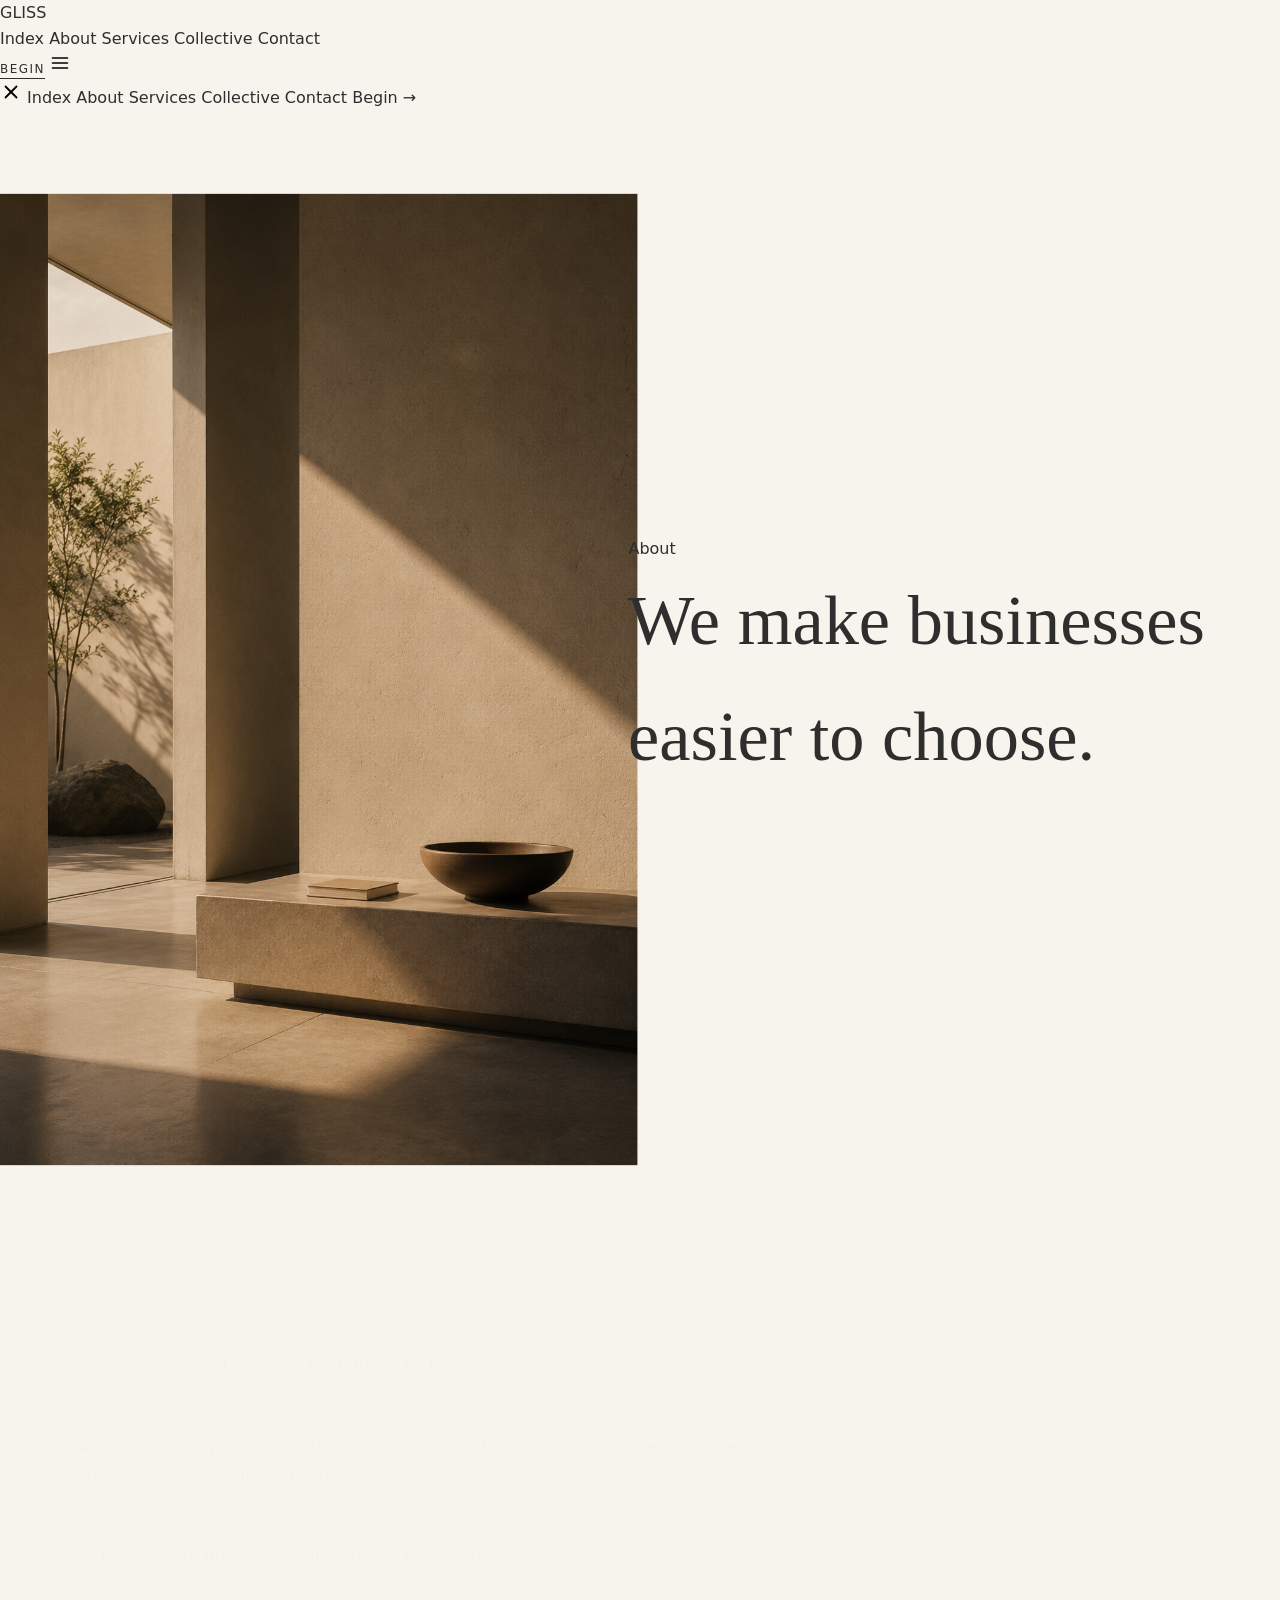
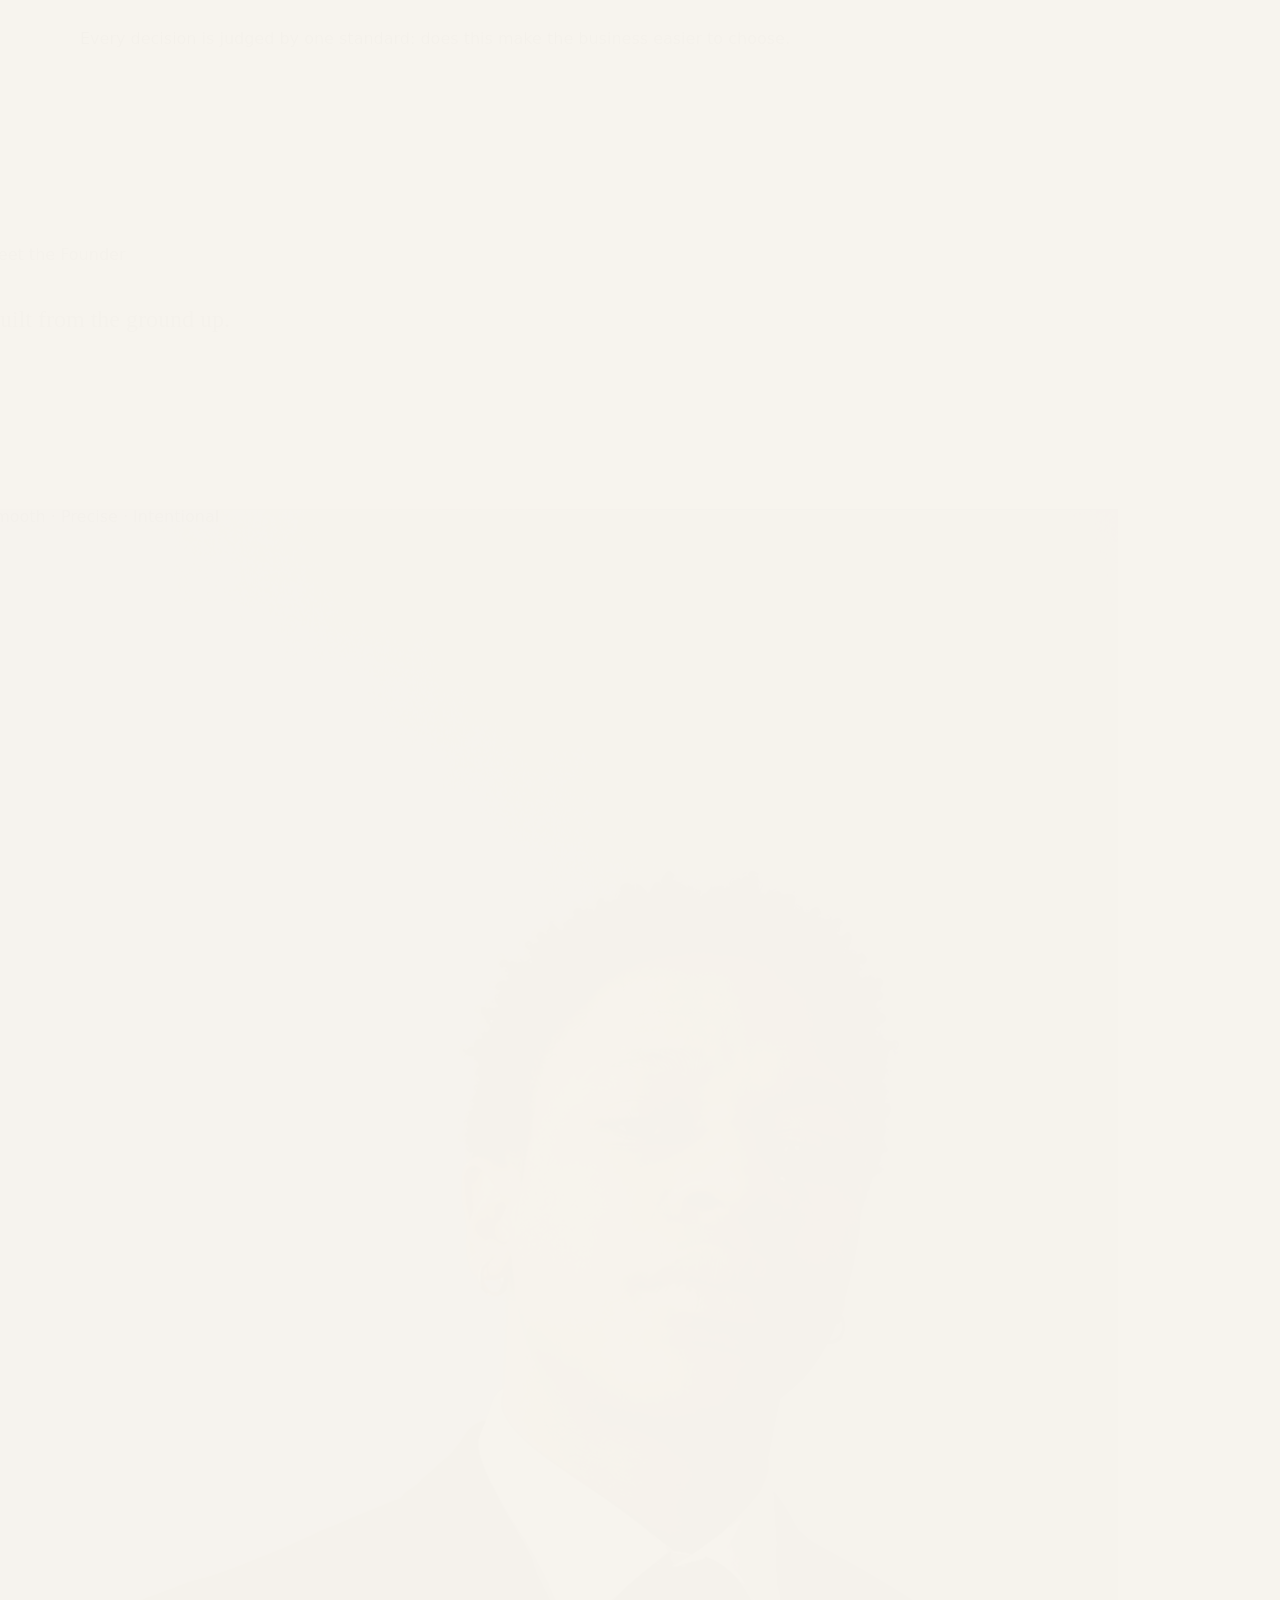
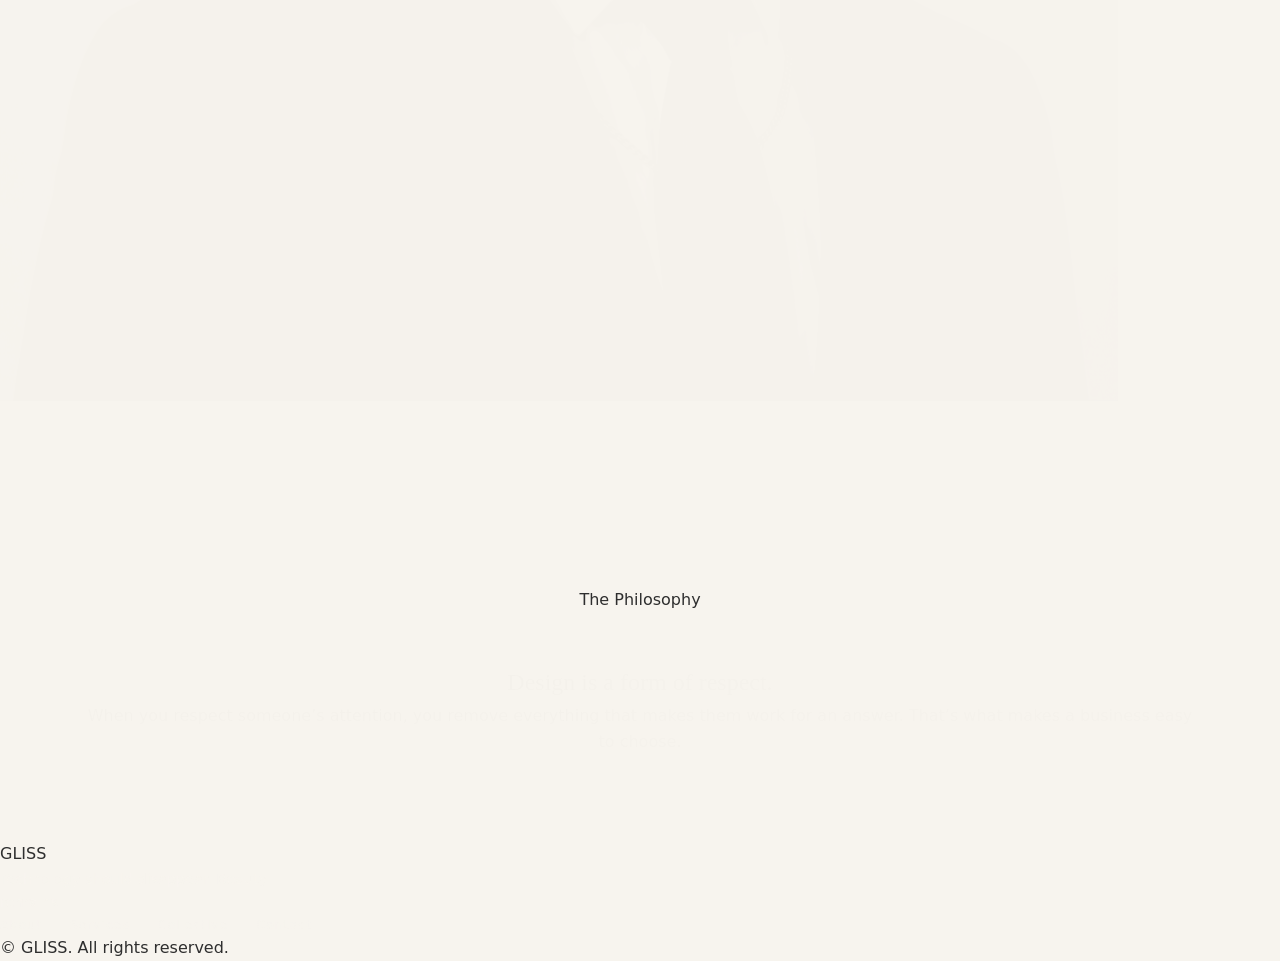
==== commit 384173c5: "Add files via upload" ====
--- a/about.html
+++ b/about.html
@@ -18,6 +18,7 @@
       <a href="index.html" class="nav-link">Index</a>
       <a href="about.html" class="nav-link active">About</a>
       <a href="services.html" class="nav-link">Services</a>
+      <a href="collective.html" class="nav-link">Collective</a>
       <a href="contact.html" class="nav-link">Contact</a>
     </div>
     <div class="nav-actions">
@@ -36,6 +37,7 @@
   <a href="index.html" class="mobile-menu-link">Index</a>
   <a href="about.html" class="mobile-menu-link">About</a>
   <a href="services.html" class="mobile-menu-link">Services</a>
+  <a href="collective.html" class="mobile-menu-link">Collective</a>
   <a href="contact.html" class="mobile-menu-link">Contact</a>
   <a href="https://wa.me/27714636308?text=Hi%20Gliss!%20I%27d%20like%20to%20book%20a%20free%20Friction%20Audit." target="_blank" rel="noopener" class="mobile-menu-cta">Begin →</a>
 </div>
@@ -49,37 +51,38 @@
   </div>
   <div class="hero-ov ov-about"></div>
   <div class="hero-content">
-    <span class="elabel enter-up" style="margin-bottom:1.75rem;">About</span>
+    <span class="elabel enter-up" style="margin-bottom:1.5rem;">About</span>
     <h1 class="h1 sz-s2 enter-up-lg">We make businesses easier to choose.</h1>
   </div>
 </section>
 
 <!-- MANIFESTO -->
 <section class="section section-lg">
-  <div class="container" style="display:flex;flex-direction:column;gap:3.25rem;">
-    <div class="reveal"><p class="manifesto-emph">Most agencies sell services.<br>We remove friction.</p></div>
-    <div class="reveal"><p class="manifesto-text">Friction happens when nobody cared enough.<br>A confusing page. A slow reply. A journey that asks too much.</p></div>
-    <div class="reveal"><p class="manifesto-text">GLISS exists to find those moments and remove them — so the experience finally matches the quality of the work behind it.</p></div>
-    <div class="reveal"><p class="manifesto-emph">Every decision is judged by one standard:<br>does this make the business easier to choose.</p></div>
+  <div class="container" style="display:flex;flex-direction:column;gap:3.5rem;">
+    <div class="reveal"><p class="manifesto-emph">Most agencies sell services. We remove friction.</p></div>
+    <div class="reveal"><p class="manifesto-text">A business rarely loses a customer because of bad service. It loses them in the small moments — an unclear page, a slow reply, a decision that feels harder than it should.</p></div>
+    <div class="reveal"><p class="manifesto-text">GLISS exists to find those moments and remove them.</p></div>
+    <div class="reveal"><p class="manifesto-emph">Every decision is judged by one standard: does this make the business easier to choose.</p></div>
   </div>
 </section>
 
-<!-- PERSON -->
-<section class="section section-lg founder-section" style="background:#1c1b19 !important; color:#e8e4dc !important;">
-  <div class="founder-grid" style="max-width:1100px;margin:0 auto;padding:0 2rem;">
+<!-- FOUNDER -->
+<section class="section border-top">
+  <div class="founder-grid">
     <div class="reveal-x">
-      <span class="elabel" style="margin-bottom:2.5rem;display:block;color:#9a958c !important;">The person behind GLISS</span>
-      <h2 class="h2 sz-s5b mb-10" style="color:#f0ebe3 !important;">Why GLISS exists.</h2>
-      <p class="founder-text no-animate" style="color:#d4cfc6 !important;">I started GLISS because I couldn’t stop noticing friction.</p>
-      <p class="founder-text no-animate" style="color:#d4cfc6 !important;">Businesses doing incredible work… held back by experiences that didn’t reflect the quality behind them.</p>
-      <p class="founder-text no-animate" style="color:#d4cfc6 !important;">I’ve always believed that design isn’t decoration.<br>It’s communication.</p>
-      <p class="founder-text no-animate" style="color:#d4cfc6 !important;">Every colour.<br>Every word.<br>Every interaction.<br>Every pause.<br>It all says something.</p>
-      <p class="founder-text no-animate" style="color:#d4cfc6 !important;">GLISS exists to make sure it says the right thing.<br>Not louder.<br>Clearer.</p>
-      <p class="founder-text no-animate" style="color:#9a958c !important;margin-top:2.5rem;">— Kevin<br>Founder, GLISS</p>
+      <span class="elabel" style="margin-bottom:2rem;display:block;">Meet the Founder</span>
+      <h2 class="h2 sz-s5b mb-8">Built from the ground up.</h2>
+      <p class="founder-text">I’m Kevin, founder of GLISS.</p>
+      <p class="founder-text">I started on a Xiaomi Redmi while working long shifts — building between breaks and late into the night. No funding. No office. Just the work.</p>
+      <p class="founder-text">That taught me something most agencies never have to learn: every click matters, every enquiry matters, and every rand invested should create clear value.</p>
+      <p class="founder-text">GLISS is built on one belief — the best digital experiences are smooth, precise, and almost invisible. When the technology disappears, customers simply take the next step.</p>
+      <span class="elabel" style="margin-top:2rem;display:block;">Smooth · Precise · Intentional</span>
     </div>
     <div class="founder-img reveal-xr" data-delay=".15">
-      <div style="width:100%;height:100%;overflow:hidden;border-radius:2px;">
-        <img src="images/founder.jpg" alt="Kevin, founder of GLISS" style="width:100%;height:100%;object-fit:cover;">
+      <div class="cinema" style="width:100%;height:100%;">
+        <div class="cinema-inner">
+          <img src="images/founder.jpg" alt="The founder">
+        </div>
       </div>
     </div>
   </div>
@@ -88,9 +91,9 @@
 <!-- PHILOSOPHY -->
 <section class="section section-lg border-top">
   <div class="container text-center">
-    <span class="elabel" style="margin-bottom:2.5rem;display:block;">Belief</span>
-    <h2 class="h2 sz-s5 reveal mb-8">Beautiful businesses are easier to trust.</h2>
-    <p class="body-xl reveal" data-delay=".15" style="max-width:36rem;margin:0 auto;">Not because they’re expensive.<br>Because every detail quietly says “we care.”</p>
+    <span class="elabel" style="margin-bottom:2rem;display:block;">The Philosophy</span>
+    <h2 class="h2 sz-s5 reveal mb-8">Design is a form of respect.</h2>
+    <p class="body-xl reveal" data-delay=".15">When you respect someone’s attention, you remove everything that makes them work for an answer. That’s what makes a business easy to choose.</p>
   </div>
 </section>
 
@@ -101,6 +104,7 @@
     <div class="footer-links">
       <a href="about.html" class="footer-link">About</a>
       <a href="services.html" class="footer-link">Services</a>
+      <a href="collective.html" class="footer-link">Collective</a>
       <a href="contact.html" class="footer-link">Contact</a>
     </div>
     <p class="footer-copy">© <span id="year"></span> GLISS. All rights reserved.</p>
--- a/gliss-animations.css
+++ b/gliss-animations.css
@@ -264,44 +264,3 @@
     transform: translateX(0);
   }
 }
-
-
-
-
-/* ============================================================
-   FOUNDER SECTION — force visibility & contrast
-   This section intentionally breaks the dark cinematic rhythm
-   ============================================================ */
-.founder-section {
-  background: #1c1b19 !important;
-  color: #e8e4dc !important;
-}
-
-.founder-section .elabel {
-  color: #9a958c !important;
-  opacity: 1 !important;
-  transform: none !important;
-}
-
-.founder-section h2,
-.founder-section .h2 {
-  color: #f0ebe3 !important;
-  opacity: 1 !important;
-  transform: none !important;
-}
-
-.founder-section .founder-text,
-.founder-section p {
-  color: #d4cfc6 !important;
-  opacity: 1 !important;
-  transform: none !important;
-  transition: none !important;
-  animation: none !important;
-}
-
-.founder-section .no-animate {
-  opacity: 1 !important;
-  transform: none !important;
-  animation: none !important;
-  transition: none !important;
-}
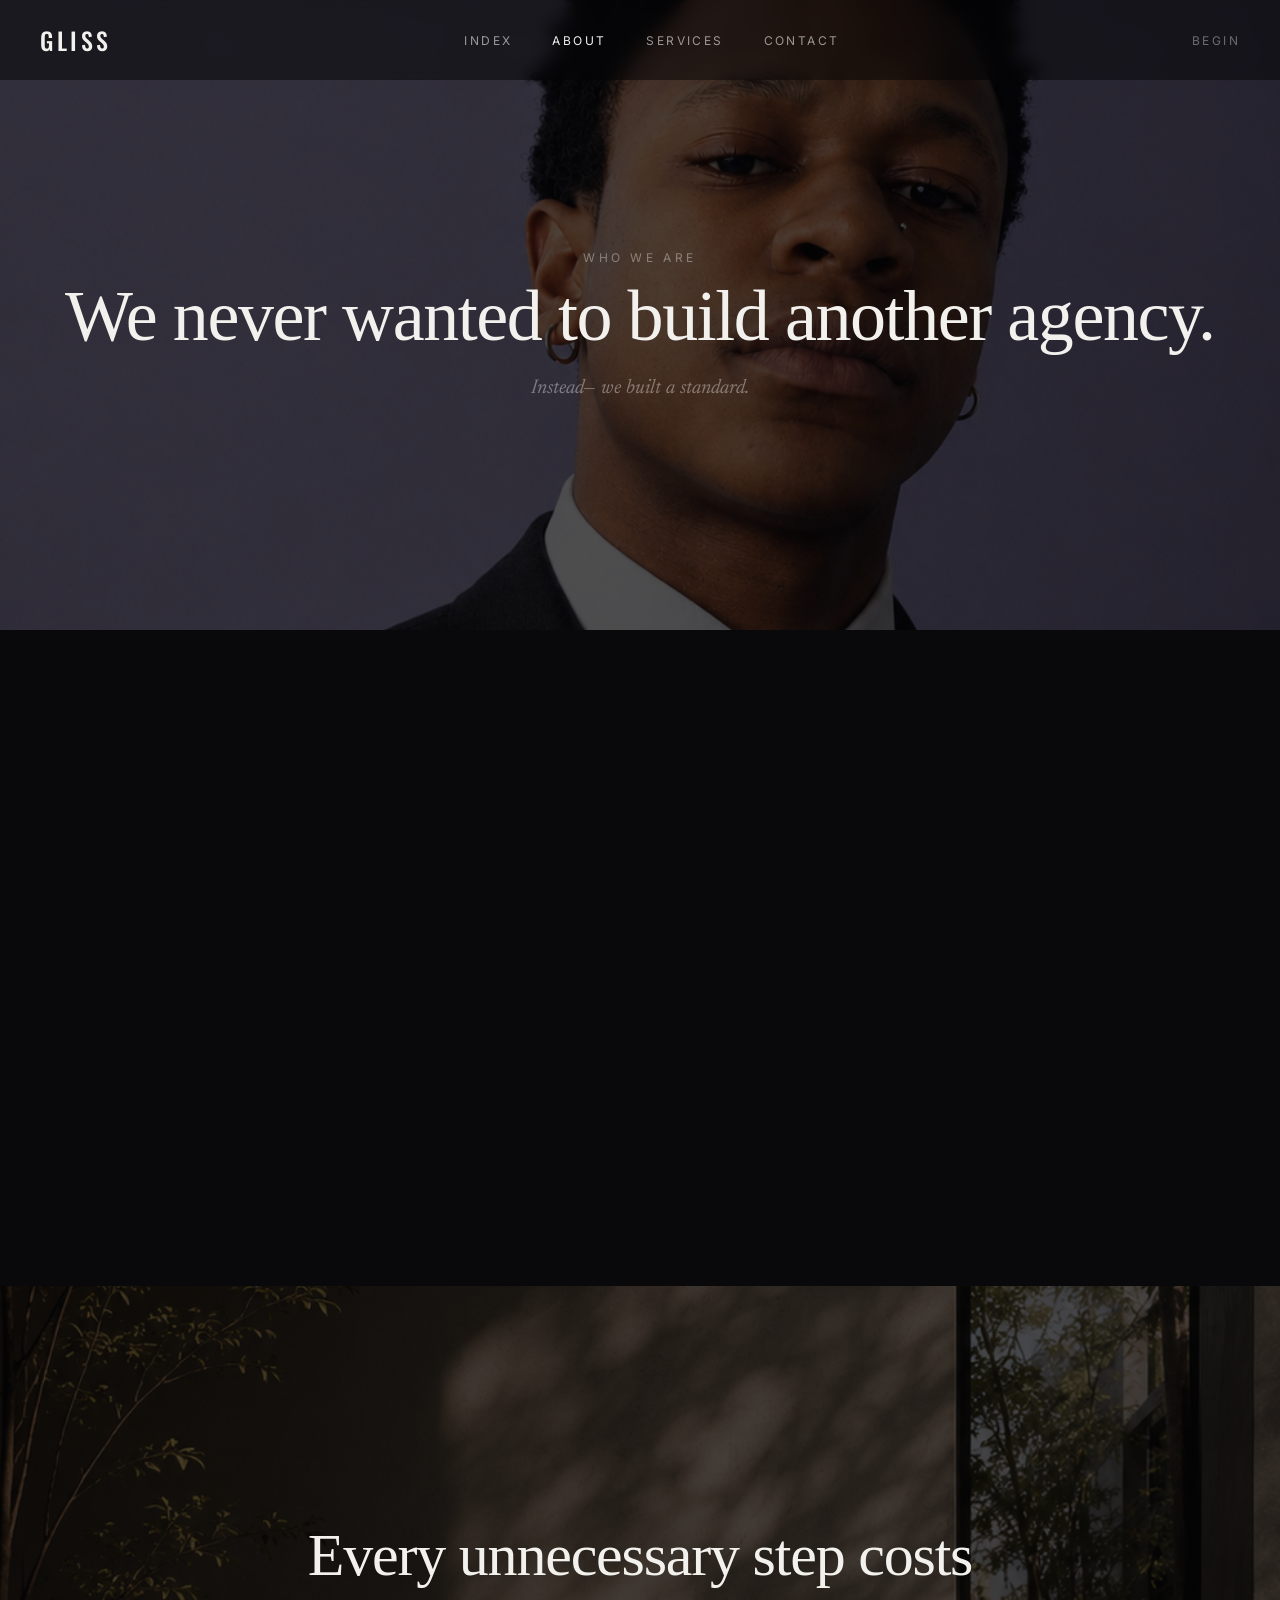
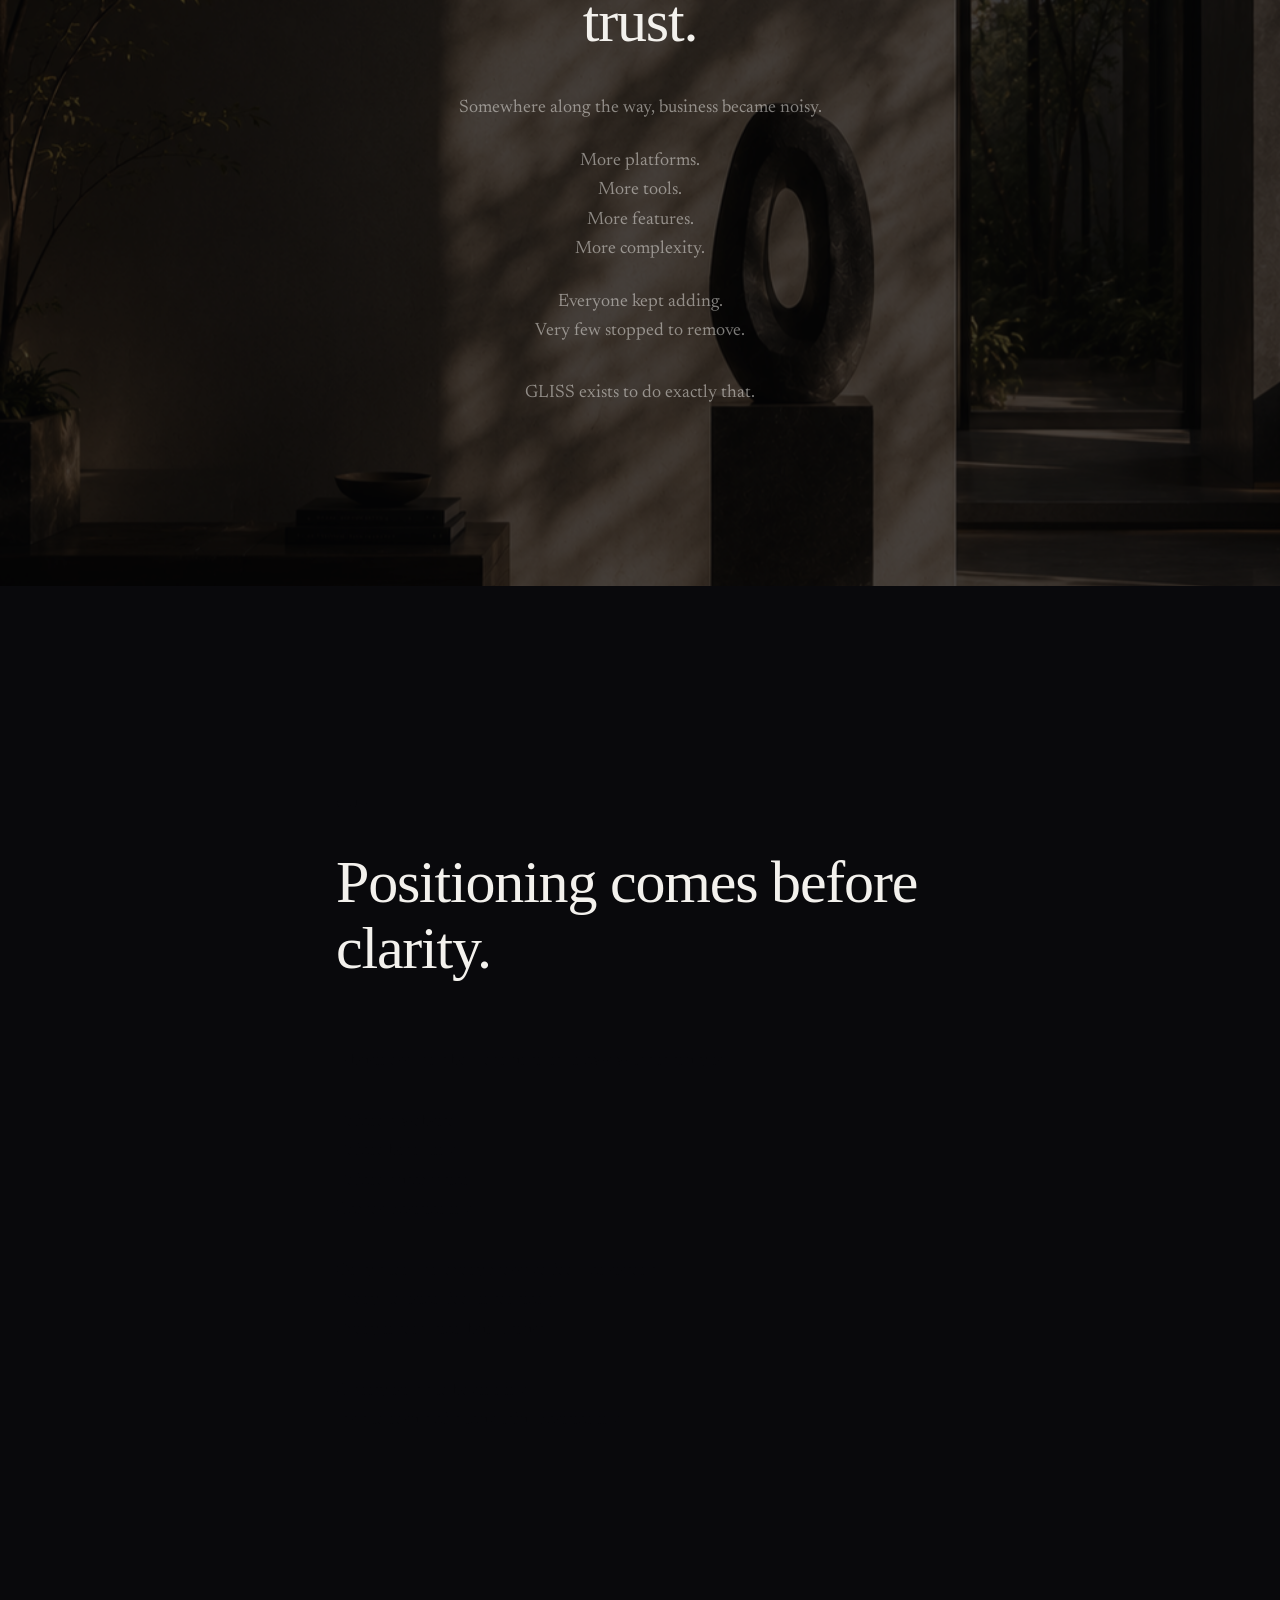
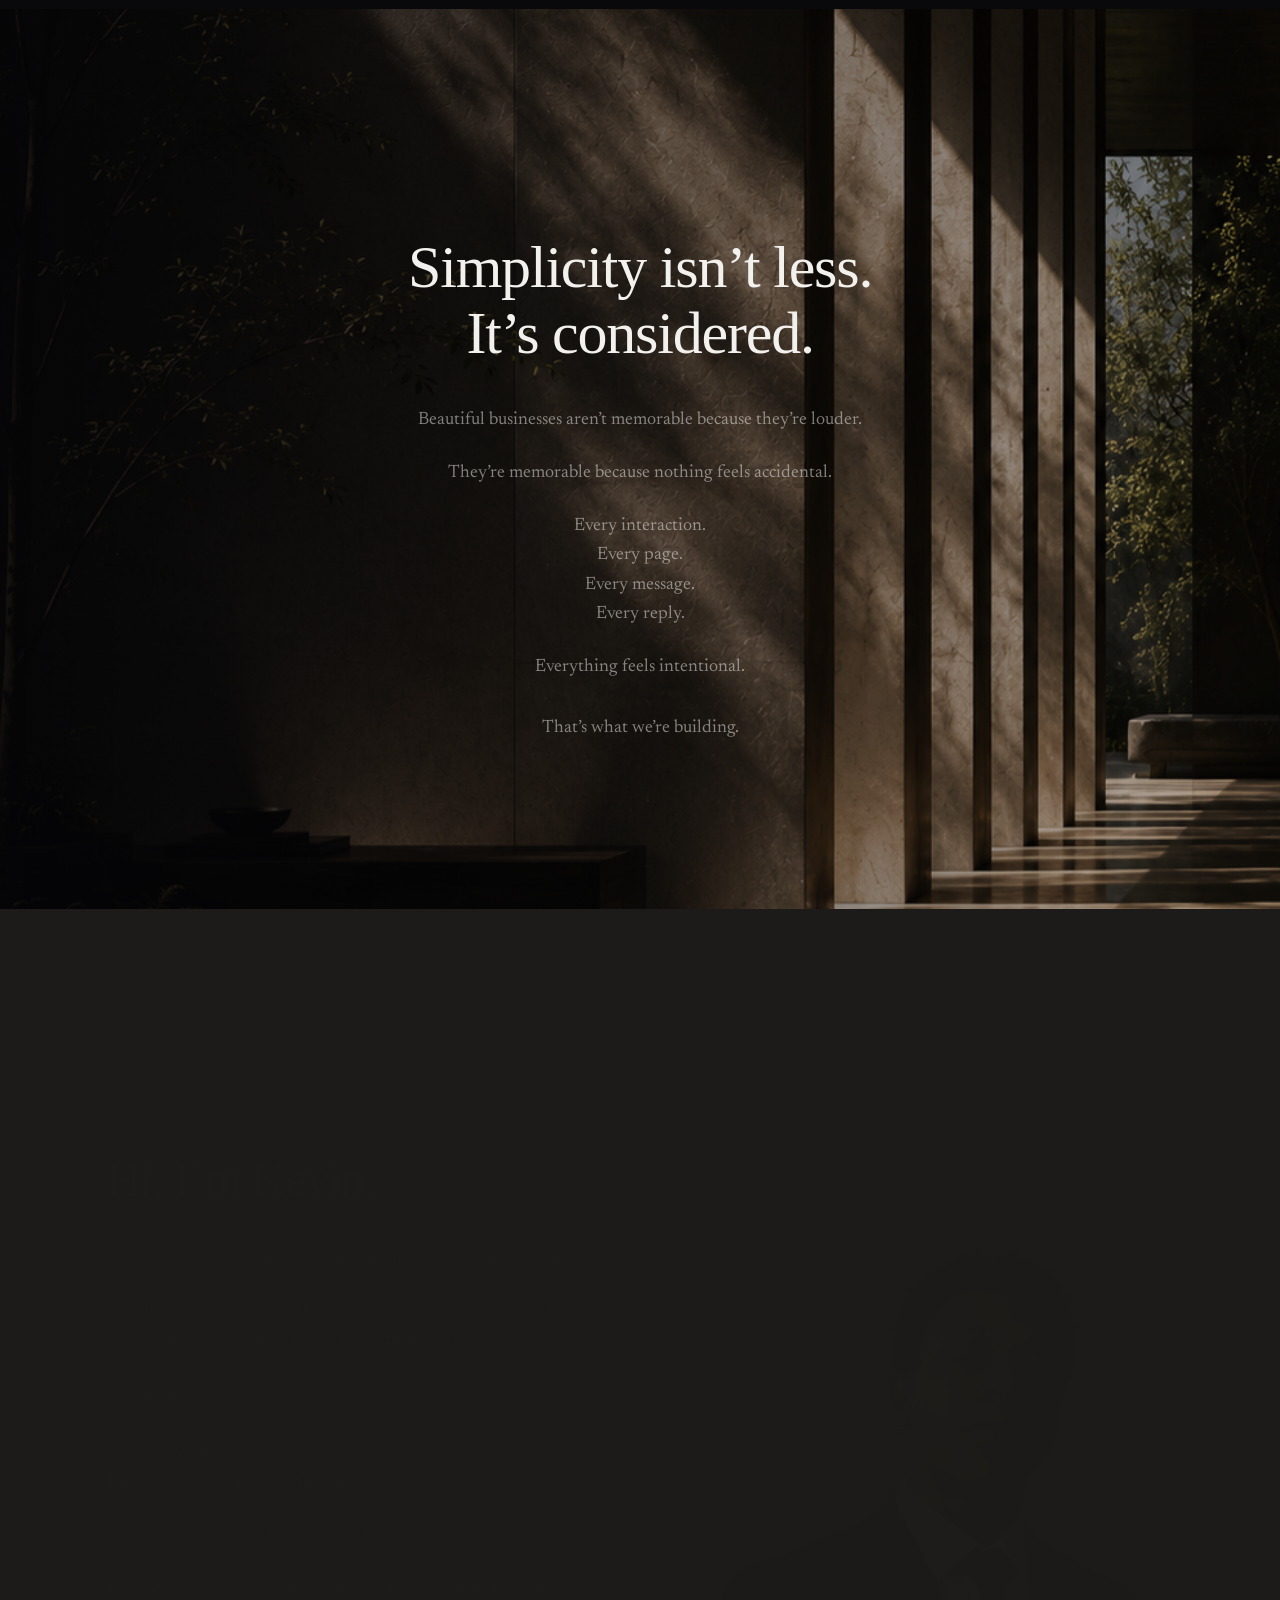
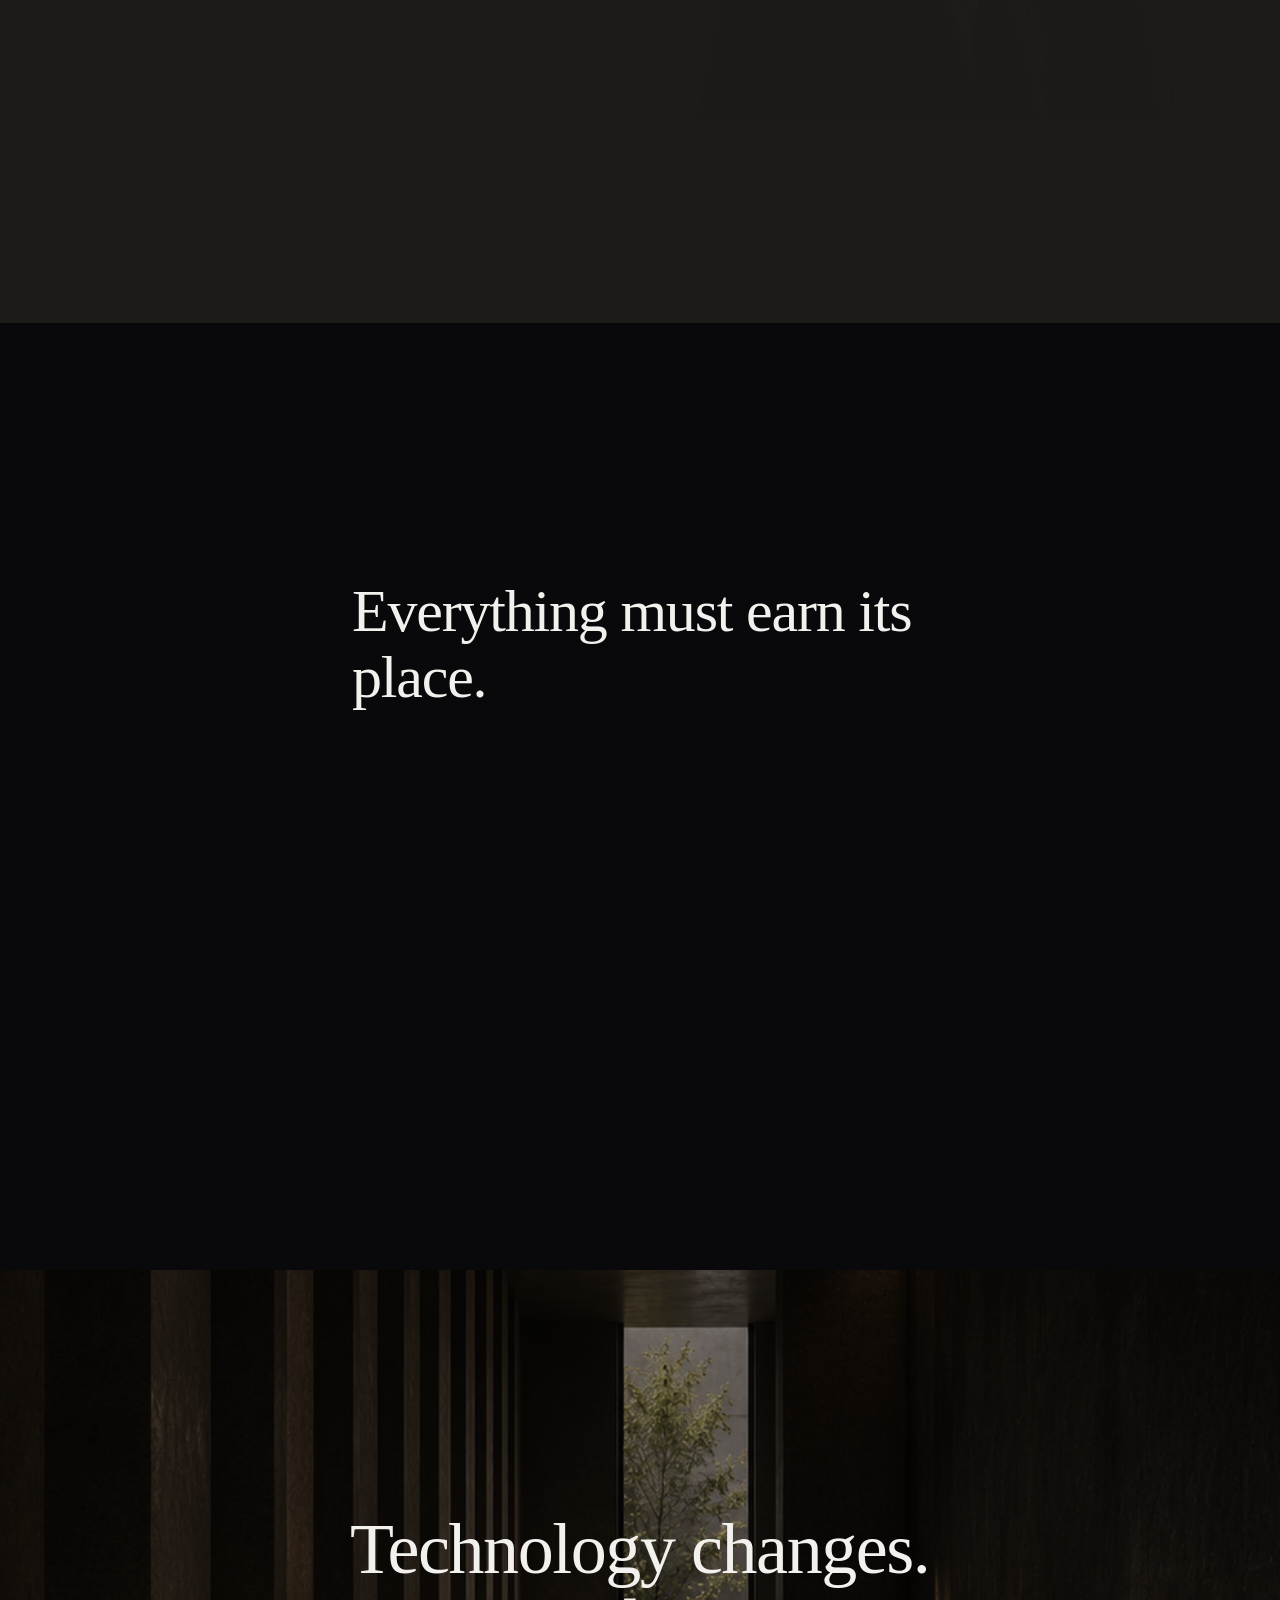
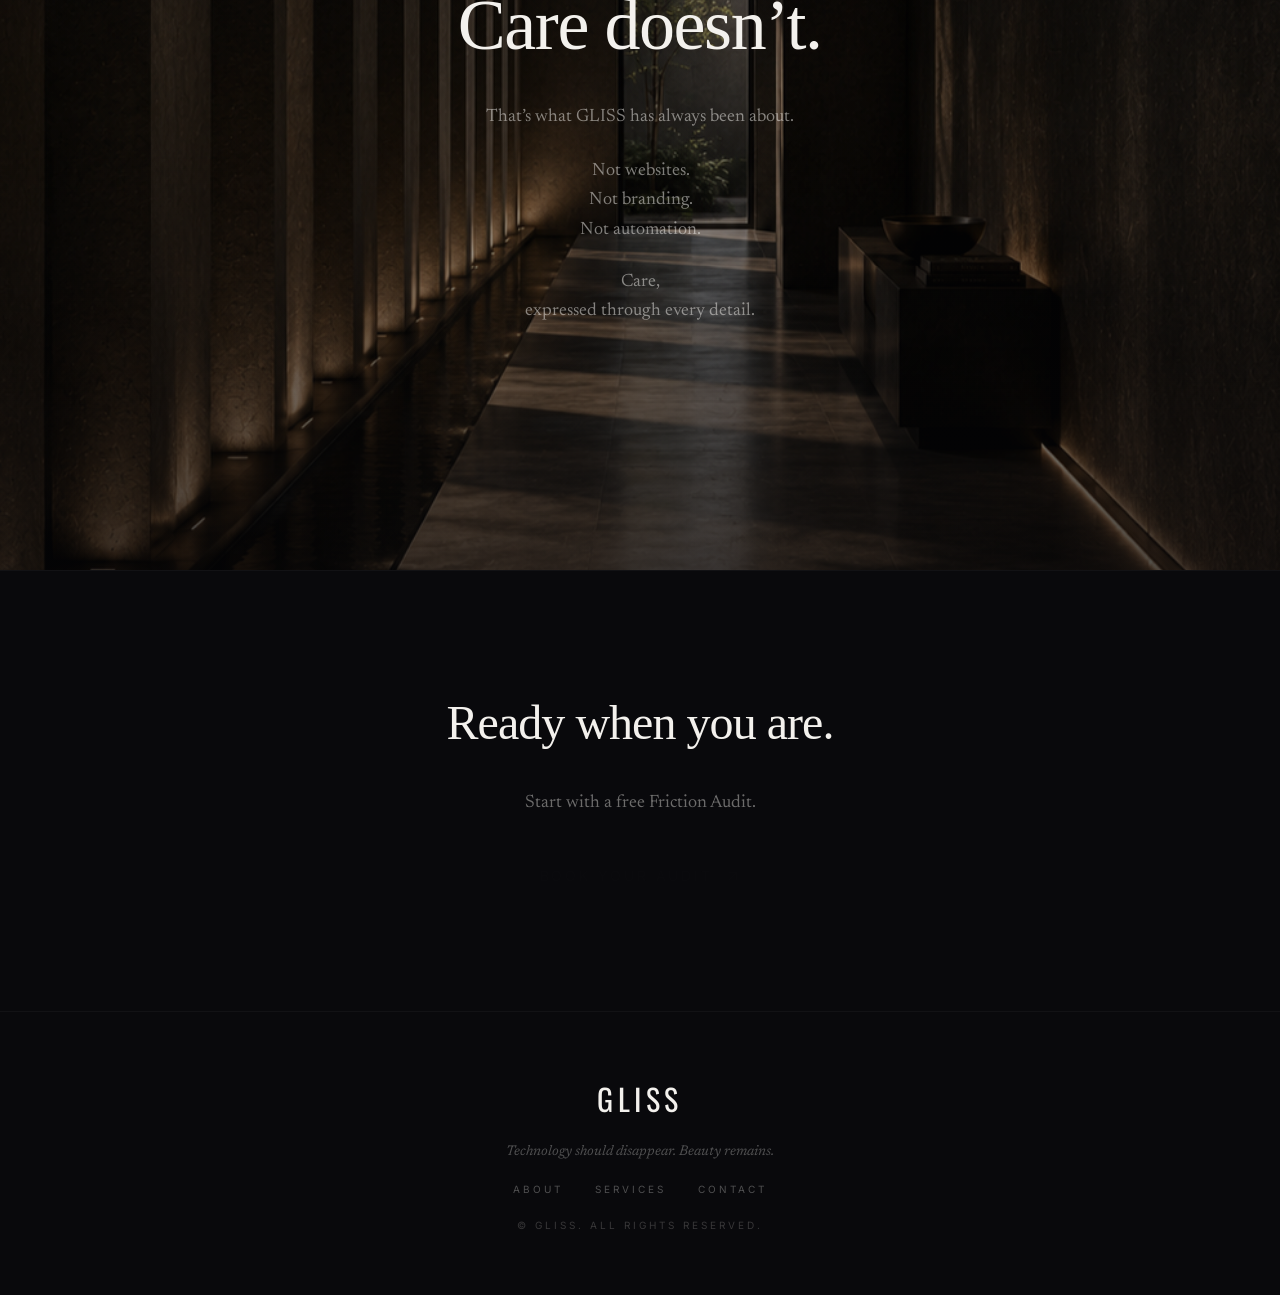
==== commit 16b10c62: "Add files via upload" ====
--- a/about.html
+++ b/about.html
@@ -4,7 +4,7 @@
 <meta charset="UTF-8">
 <link rel="icon" href="data:image/svg+xml,<svg xmlns='http://www.w3.org/2000/svg' viewBox='0 0 100 100'><text y='.9em' font-size='90' font-family='serif' font-weight='400' fill='%23f5f3ef'>G</text></svg>">
 <meta name="viewport" content="width=device-width, initial-scale=1.0">
-<meta name="description" content="GLISS — About. We make businesses easier to choose.">
+<meta name="description" content="GLISS — About. A philosophy about how businesses should be experienced.">
 <title>GLISS — About</title>
 <link rel="stylesheet" href="style.css">
 <link rel="stylesheet" href="gliss-animations.css">
@@ -18,7 +18,6 @@
       <a href="index.html" class="nav-link">Index</a>
       <a href="about.html" class="nav-link active">About</a>
       <a href="services.html" class="nav-link">Services</a>
-      <a href="collective.html" class="nav-link">Collective</a>
       <a href="contact.html" class="nav-link">Contact</a>
     </div>
     <div class="nav-actions">
@@ -37,7 +36,6 @@
   <a href="index.html" class="mobile-menu-link">Index</a>
   <a href="about.html" class="mobile-menu-link">About</a>
   <a href="services.html" class="mobile-menu-link">Services</a>
-  <a href="collective.html" class="mobile-menu-link">Collective</a>
   <a href="contact.html" class="mobile-menu-link">Contact</a>
   <a href="https://wa.me/27714636308?text=Hi%20Gliss!%20I%27d%20like%20to%20book%20a%20free%20Friction%20Audit." target="_blank" rel="noopener" class="mobile-menu-cta">Begin →</a>
 </div>
@@ -46,54 +44,135 @@
 <section class="hero hero-70">
   <div class="cinema hero-bg" data-parallax="true">
     <div class="cinema-inner">
-      <img src="images/hero-about.jpg" alt="Late-night creative workspace">
+      <img src="images/founder.jpg" alt="Kevin, founder of GLISS">
     </div>
   </div>
   <div class="hero-ov ov-about"></div>
   <div class="hero-content">
-    <span class="elabel enter-up" style="margin-bottom:1.5rem;">About</span>
-    <h1 class="h1 sz-s2 enter-up-lg">We make businesses easier to choose.</h1>
+    <span class="elabel enter-up" style="margin-bottom:2rem;">Who we are</span>
+    <h1 class="h1 sz-s2 enter-up-lg">We never wanted to build another agency.</h1>
+    <p class="hero-sub enter-fade" style="margin-top:1.5rem;">Instead— we built a standard.</p>
   </div>
 </section>
 
-<!-- MANIFESTO -->
+<!-- INTRO BODY -->
 <section class="section section-lg">
-  <div class="container" style="display:flex;flex-direction:column;gap:3.5rem;">
-    <div class="reveal"><p class="manifesto-emph">Most agencies sell services. We remove friction.</p></div>
-    <div class="reveal"><p class="manifesto-text">A business rarely loses a customer because of bad service. It loses them in the small moments — an unclear page, a slow reply, a decision that feels harder than it should.</p></div>
-    <div class="reveal"><p class="manifesto-text">GLISS exists to find those moments and remove them.</p></div>
-    <div class="reveal"><p class="manifesto-emph">Every decision is judged by one standard: does this make the business easier to choose.</p></div>
+  <div class="container" style="max-width:38rem;margin:0 auto;display:flex;flex-direction:column;gap:2rem;">
+    <p class="body-lg reveal">GLISS exists because most businesses don’t have a marketing problem.</p>
+    <p class="body-lg reveal">They have a positioning problem.</p>
+    <p class="body-lg reveal">Without strong positioning, there can be no clarity.<br>Without clarity, trust becomes difficult.</p>
+    <p class="body-lg reveal">We help thoughtful businesses become easier to understand, easier to trust and easier to choose.</p>
+  </div>
+</section>
+
+<!-- WHY -->
+<section class="home-sec center">
+  <div class="cinema hero-bg" data-parallax="true">
+    <div class="cinema-inner">
+      <img src="images/hero-interior.jpg" alt="Quiet architectural space">
+    </div>
+  </div>
+  <div class="hero-ov ov-idea"></div>
+  <div class="home-ct w-3xl center">
+    <div class="reveal"><span class="elabel" style="margin-bottom:2.75rem;display:block;">Why</span></div>
+    <h2 class="h2 sz-s4 reveal" data-delay=".1">Every unnecessary step costs trust.</h2>
+    <p class="body-lg reveal" data-delay=".25" style="margin-top:2.5rem;">Somewhere along the way, business became noisy.</p>
+    <p class="body-lg reveal" data-delay=".35" style="margin-top:1.5rem;">More platforms.<br>More tools.<br>More features.<br>More complexity.</p>
+    <p class="body-lg reveal" data-delay=".45" style="margin-top:1.5rem;">Everyone kept adding.<br>Very few stopped to remove.</p>
+    <p class="body-lg reveal" data-delay=".55" style="margin-top:2rem;">GLISS exists to do exactly that.</p>
+  </div>
+</section>
+
+<!-- OUR BELIEF -->
+<section class="section section-lg">
+  <div class="container" style="max-width:38rem;margin:0 auto;display:flex;flex-direction:column;gap:2rem;">
+    <div class="reveal"><span class="elabel" style="margin-bottom:1.5rem;display:block;">Our belief</span></div>
+    <h2 class="h2 sz-s4 reveal">Positioning comes before clarity.</h2>
+    <p class="body-lg reveal" style="margin-top:1rem;">A business can’t be clear until it knows what it truly is.</p>
+    <p class="body-lg reveal">Before a website.<br>Before branding.<br>Before automation.<br>Comes positioning.</p>
+    <p class="body-lg reveal">Only then can every message feel consistent.<br>Every decision feel intentional.<br>Every interaction build trust.</p>
+    <p class="body-lg reveal">Clarity isn’t the beginning.<br>It’s the result of thoughtful positioning.</p>
+  </div>
+</section>
+
+<!-- OUR PHILOSOPHY -->
+<section class="home-sec center">
+  <div class="cinema hero-bg" data-parallax="true">
+    <div class="cinema-inner">
+      <img src="images/hero-systems.jpg" alt="Abstract forms of light">
+    </div>
+  </div>
+  <div class="hero-ov ov-systems"></div>
+  <div class="home-ct w-3xl center">
+    <div class="reveal"><span class="elabel" style="margin-bottom:2.75rem;display:block;">Our philosophy</span></div>
+    <h2 class="h2 sz-s4 reveal" data-delay=".1">Simplicity isn’t less.<br>It’s considered.</h2>
+    <p class="body-lg reveal" data-delay=".25" style="margin-top:2.5rem;">Beautiful businesses aren’t memorable because they’re louder.</p>
+    <p class="body-lg reveal" data-delay=".35" style="margin-top:1.5rem;">They’re memorable because nothing feels accidental.</p>
+    <p class="body-lg reveal" data-delay=".45" style="margin-top:1.5rem;">Every interaction.<br>Every page.<br>Every message.<br>Every reply.</p>
+    <p class="body-lg reveal" data-delay=".55" style="margin-top:1.5rem;">Everything feels intentional.</p>
+    <p class="body-lg reveal" data-delay=".65" style="margin-top:2rem;">That’s what we’re building.</p>
   </div>
 </section>
 
 <!-- FOUNDER -->
-<section class="section border-top">
-  <div class="founder-grid">
+<section class="section section-lg founder-section" style="background:#1c1b19 !important; color:#e8e4dc !important;">
+  <div class="founder-grid" style="max-width:1100px;margin:0 auto;padding:0 2rem;">
     <div class="reveal-x">
-      <span class="elabel" style="margin-bottom:2rem;display:block;">Meet the Founder</span>
-      <h2 class="h2 sz-s5b mb-8">Built from the ground up.</h2>
-      <p class="founder-text">I’m Kevin, founder of GLISS.</p>
-      <p class="founder-text">I started on a Xiaomi Redmi while working long shifts — building between breaks and late into the night. No funding. No office. Just the work.</p>
-      <p class="founder-text">That taught me something most agencies never have to learn: every click matters, every enquiry matters, and every rand invested should create clear value.</p>
-      <p class="founder-text">GLISS is built on one belief — the best digital experiences are smooth, precise, and almost invisible. When the technology disappears, customers simply take the next step.</p>
-      <span class="elabel" style="margin-top:2rem;display:block;">Smooth · Precise · Intentional</span>
+      <span class="elabel" style="margin-bottom:2.5rem;display:block;color:#9a958c !important;">Founder</span>
+      <h2 class="h2 sz-s5b mb-10" style="color:#f0ebe3 !important;">Hi, I’m Kevin.</h2>
+      <p class="founder-text no-animate" style="color:#d4cfc6 !important;">I started GLISS after noticing the same pattern again and again.</p>
+      <p class="founder-text no-animate" style="color:#d4cfc6 !important;">Incredible businesses were losing opportunities for reasons that had nothing to do with the quality of their work.</p>
+      <p class="founder-text no-animate" style="color:#d4cfc6 !important;">A confusing website.<br>An inconsistent identity.<br>Slow communication.<br>Tiny moments of friction that quietly cost trust.</p>
+      <p class="founder-text no-animate" style="color:#d4cfc6 !important;">I became obsessed with removing them.</p>
+      <p class="founder-text no-animate" style="color:#d4cfc6 !important;">Today, GLISS exists to help businesses feel as considered online as they already are in real life.</p>
+      <p class="founder-text no-animate" style="color:#9a958c !important;margin-top:2.5rem;">— Kevin<br>Founder, GLISS</p>
     </div>
     <div class="founder-img reveal-xr" data-delay=".15">
-      <div class="cinema" style="width:100%;height:100%;">
-        <div class="cinema-inner">
-          <img src="images/founder.jpg" alt="The founder">
-        </div>
+      <div style="width:100%;height:100%;overflow:hidden;border-radius:2px;">
+        <img src="images/founder.jpg" alt="Kevin, founder of GLISS" style="width:100%;height:100%;object-fit:cover;">
       </div>
     </div>
   </div>
 </section>
 
-<!-- PHILOSOPHY -->
-<section class="section section-lg border-top">
-  <div class="container text-center">
-    <span class="elabel" style="margin-bottom:2rem;display:block;">The Philosophy</span>
-    <h2 class="h2 sz-s5 reveal mb-8">Design is a form of respect.</h2>
-    <p class="body-xl reveal" data-delay=".15">When you respect someone’s attention, you remove everything that makes them work for an answer. That’s what makes a business easy to choose.</p>
+<!-- THE STANDARD -->
+<section class="section section-lg">
+  <div class="container" style="max-width:36rem;margin:0 auto;display:flex;flex-direction:column;gap:1.75rem;">
+    <div class="reveal"><span class="elabel" style="margin-bottom:1.25rem;display:block;">The standard</span></div>
+    <h2 class="h2 sz-s4 reveal" style="margin-bottom:1.5rem;">Everything must earn its place.</h2>
+    <p class="body-lg reveal">We remove before we add.</p>
+    <p class="body-lg reveal">We choose positioning before clarity.</p>
+    <p class="body-lg reveal">We choose clarity over cleverness.</p>
+    <p class="body-lg reveal">We obsess over first impressions.</p>
+    <p class="body-lg reveal">Every detail communicates.</p>
+    <p class="body-lg reveal">Beauty should make business easier.</p>
+  </div>
+</section>
+
+<!-- FINAL STATEMENT -->
+<section class="home-sec center">
+  <div class="cinema hero-bg" data-parallax="true">
+    <div class="cinema-inner">
+      <img src="images/hero-belonging.jpg" alt="Gateway of light">
+    </div>
+  </div>
+  <div class="hero-ov ov-belonging-h"></div>
+  <div class="home-ct w-3xl center">
+    <h2 class="h2 sz-s2 reveal">Technology changes.<br>Care doesn’t.</h2>
+    <p class="body-lg reveal" data-delay=".2" style="margin-top:2.5rem;">That’s what GLISS has always been about.</p>
+    <p class="body-lg reveal" data-delay=".3" style="margin-top:1.5rem;">Not websites.<br>Not branding.<br>Not automation.</p>
+    <p class="body-lg reveal" data-delay=".4" style="margin-top:1.5rem;">Care,<br>expressed through every detail.</p>
+  </div>
+</section>
+
+<!-- FINAL CTA -->
+<section class="section text-center border-top">
+  <div class="container-2xl">
+    <h2 class="h2 sz-s5b reveal mb-6">Ready when you are.</h2>
+    <p class="body-lg reveal mb-8" data-delay=".1" style="opacity:0.85;">Start with a free Friction Audit.</p>
+    <div class="reveal" data-delay=".2">
+      <a href="https://wa.me/27714636308?text=Hi%20Gliss!%20I%27d%20like%20to%20book%20a%20free%20Friction%20Audit." target="_blank" rel="noopener" class="cta-btn">Book Your Audit <svg width="16" height="16" viewBox="0 0 24 24" fill="none" stroke="currentColor" stroke-width="2" stroke-linecap="round" stroke-linejoin="round"><path d="M7 17 17 7"/><path d="M7 7h10v10"/></svg></a>
+    </div>
   </div>
 </section>
 
@@ -104,7 +183,6 @@
     <div class="footer-links">
       <a href="about.html" class="footer-link">About</a>
       <a href="services.html" class="footer-link">Services</a>
-      <a href="collective.html" class="footer-link">Collective</a>
       <a href="contact.html" class="footer-link">Contact</a>
     </div>
     <p class="footer-copy">© <span id="year"></span> GLISS. All rights reserved.</p>
--- a/style.css
+++ b/style.css
@@ -1,701 +1,308 @@
-/* =========================================================
-   GLISS — Quiet luxury editorial
-   Nothing essential should be lost in translation.
-   ========================================================= */
+@import url('https://fonts.googleapis.com/css2?family=Bodoni+Moda:ital,opsz,wght@0,6..96,400;0,6..96,500;0,6..96,600;0,6..96,700;1,6..96,400;1,6..96,500&family=Newsreader:ital,opsz,wght@0,6..72,200;0,6..72,300;0,6..72,400;0,6..72,500;1,6..72,300;1,6..72,400&family=Oswald:wght@300;400;500;600&family=Inter:wght@300;400;500;600&display=swap');
 
 :root {
-  --ivory: #F7F4EE;
-  --travertine: #DCD4C6;
-  --stone: #C4B8A8;
-  --slate: #868672;
-  --charcoal: #2E2E2E;
-  --espresso: #2B1E17;
-  --oxblood: #8B1018;
-  --white: #FFFFFF;
-  --muted: #6B6560;
-  --line: rgba(46, 46, 46, 0.12);
-  --max: 1120px;
+  --bg: hsl(250, 15%, 4%);
+  --fg: hsl(40, 20%, 94%);
+  --fg-10: hsla(40, 20%, 94%, 0.1);
+  --fg-20: hsla(40, 20%, 94%, 0.2);
+  --fg-30: hsla(40, 20%, 94%, 0.3);
+  --fg-40: hsla(40, 20%, 94%, 0.4);
+  --fg-50: hsla(40, 20%, 94%, 0.5);
+  --fg-60: hsla(40, 20%, 94%, 0.6);
+  --fg-70: hsla(40, 20%, 94%, 0.7);
+  --fg-80: hsla(40, 20%, 94%, 0.8);
+  --violet: hsl(255, 90%, 65%);
+  --tq: hsl(170, 65%, 52%);
+  --tq-40: hsla(170, 65%, 52%, 0.4);
+  --tq-50: hsla(170, 65%, 52%, 0.5);
+  --tq-60: hsla(170, 65%, 52%, 0.6);
+  --tq-70: hsla(170, 65%, 52%, 0.7);
+  --tq-80: hsla(170, 65%, 52%, 0.8);
+  --dark: #050507;
   --ease: cubic-bezier(0.22, 1, 0.36, 1);
+  --ff-h: 'Bodoni Moda', serif;
+  --ff-b: 'Newsreader', serif;
+  --ff-id: 'Oswald', sans-serif;
+  --ff-l: 'Inter', sans-serif;
+  --ff-r: 'Newsreader', serif;
 }
 
-*, *::before, *::after { box-sizing: border-box; margin: 0; padding: 0; }
-
-html {
-  scroll-behavior: smooth;
-  font-size: 16px;
-  -webkit-font-smoothing: antialiased;
-  -moz-osx-font-smoothing: grayscale;
+* { margin: 0; padding: 0; box-sizing: border-box; }
+html { scroll-behavior: smooth; }
+body { background: var(--bg); color: var(--fg); font-family: var(--ff-b); -webkit-font-smoothing: antialiased; min-height: 100vh; overflow-x: hidden; }
+a { color: inherit; text-decoration: none; }
+img { display: block; max-width: 100%; }
+button { font-family: inherit; }
+
+/* ===== GLASS ===== */
+.glass { background: rgba(255,255,255,0.03); backdrop-filter: blur(20px); -webkit-backdrop-filter: blur(20px); border: 1px solid rgba(255,255,255,0.06); }
+
+/* ===== NAVBAR ===== */
+.navbar { position: fixed; top: 0; left: 0; right: 0; z-index: 50; background: rgba(5,5,7,0.5); backdrop-filter: blur(8px); -webkit-backdrop-filter: blur(8px); transition: background .7s, border-color .7s; animation: navIn .8s var(--ease) both; }
+.navbar.scrolled { background: rgba(5,5,7,0.7); backdrop-filter: blur(24px); -webkit-backdrop-filter: blur(24px); border-bottom: 1px solid rgba(255,255,255,0.04); }
+@keyframes navIn { from { transform: translateY(-20px); opacity: 0; } to { transform: translateY(0); opacity: 1; } }
+.nav-inner { max-width: 80rem; margin: 0 auto; padding: 0 1.5rem; height: 5rem; display: flex; align-items: center; justify-content: space-between; pointer-events: auto; }
+@media(min-width:1024px) { .nav-inner { padding: 0 2.5rem; } }
+.nav-logo { font-family: var(--ff-id); font-size: 1.5rem; font-weight: 500; letter-spacing: .15em; color: var(--fg); }
+.nav-links { display: none; list-style: none; align-items: center; gap: 2.5rem; }
+@media(min-width:768px) { .nav-links { display: flex; } }
+.nav-link { font-family: var(--ff-l); font-size: .75rem; text-transform: uppercase; letter-spacing: .2em; color: var(--fg-60); transition: color .3s; cursor: pointer; }
+.nav-link:hover { color: var(--fg-70); }
+.nav-link.active { color: var(--fg); }
+.nav-actions { display: flex; align-items: center; gap: 1.5rem; }
+.nav-cta { display: none; font-family: var(--ff-l); font-size: .75rem; text-transform: uppercase; letter-spacing: .2em; color: var(--fg-40); transition: color .3s; }
+.nav-cta:hover { color: var(--fg); }
+@media(min-width:768px) { .nav-cta { display: inline; } }
+.nav-toggle { display: flex; background: none; border: none; color: var(--fg); cursor: pointer; padding: 8px; pointer-events: auto; z-index: 51; align-items: center; justify-content: center; }
+@media(min-width:768px) { .nav-toggle { display: none; } }
+
+/* ===== MOBILE MENU ===== */
+.mobile-menu { position: fixed; inset: 0; z-index: 60; background: var(--dark); display: flex; flex-direction: column; align-items: center; justify-content: center; gap: 2rem; opacity: 0; pointer-events: none; transition: opacity .4s; }
+.mobile-menu.open { opacity: 1; pointer-events: auto; }
+.mobile-menu-close { position: absolute; top: 1.5rem; right: 1.5rem; background: none; border: none; color: var(--fg); cursor: pointer; padding: 8px; pointer-events: auto; display: flex; align-items: center; justify-content: center; }
+.mobile-menu-link { font-family: var(--ff-h); font-size: 2.5rem; font-weight: 400; color: var(--fg-80); transition: color .3s; opacity: 0; transform: translateY(20px); }
+.mobile-menu.open .mobile-menu-link { opacity: 1; transform: none; transition: opacity .4s, transform .4s, color .3s; }
+.mobile-menu.open .mobile-menu-link:nth-child(2) { transition-delay: .08s; }
+.mobile-menu.open .mobile-menu-link:nth-child(3) { transition-delay: .16s; }
+.mobile-menu.open .mobile-menu-link:nth-child(4) { transition-delay: .24s; }
+.mobile-menu.open .mobile-menu-link:nth-child(5) { transition-delay: .32s; }
+.mobile-menu.open .mobile-menu-link:nth-child(6) { transition-delay: .40s; }
+.mobile-menu-link:hover { color: var(--fg); }
+.mobile-menu-cta { margin-top: 1rem; font-family: var(--ff-l); font-size: .875rem; text-transform: uppercase; letter-spacing: .2em; color: var(--tq); opacity: 0; transform: translateY(20px); }
+.mobile-menu.open .mobile-menu-cta { opacity: 1; transform: none; transition: opacity .4s .48s, transform .4s .48s, color .3s; }
+
+/* ===== FOOTER ===== */
+.footer { position: relative; padding: 4rem 0; border-top: 1px solid rgba(255,255,255,0.04); }
+.footer-inner { display: flex; flex-direction: column; align-items: center; gap: 1.5rem; text-align: center; padding: 0 1.5rem; }
+.footer-logo { font-family: var(--ff-id); font-size: 1.875rem; letter-spacing: .15em; color: var(--fg); }
+.footer-tag { font-family: var(--ff-r); font-size: .875rem; font-style: italic; color: var(--fg-30); }
+.footer-links { display: flex; gap: 2rem; }
+.footer-link { font-family: var(--ff-l); font-size: 10px; text-transform: uppercase; letter-spacing: .3em; color: var(--fg-30); transition: color .3s; }
+.footer-link:hover { color: var(--fg-60); }
+.footer-copy { font-family: var(--ff-l); font-size: 10px; text-transform: uppercase; letter-spacing: .3em; color: var(--fg-20); }
+
+
+/* ===== EDITORIAL LABEL ===== */
+.elabel { display: inline-block; font-family: var(--ff-l); font-size: .75rem; text-transform: uppercase; letter-spacing: .3em; color: var(--fg-40); }
+
+/* ===== CINEMATIC IMAGE ===== */
+.cinema { position: relative; }
+.cinema-inner { position: relative; overflow: hidden; width: 100%; height: 100%; }
+.cinema img { position: absolute; top: -5%; left: 0; width: 100%; height: 110%; object-fit: cover; opacity: 0; animation: imgIn 1.5s var(--ease) forwards; will-change: transform; }
+@keyframes imgIn { to { opacity: 1; } }
+
+/* ===== SCROLL HINT ===== */
+.scroll-hint { position: absolute; bottom: 2rem; left: 50%; transform: translateX(-50%); display: flex; flex-direction: column; align-items: center; gap: .5rem; opacity: 0; animation: fadeIn 1s 2s forwards; }
+.scroll-hint span { font-family: var(--ff-l); font-size: 10px; text-transform: uppercase; letter-spacing: .4em; color: var(--fg-30); }
+.scroll-hint .chev { color: var(--fg-30); animation: bounce 2s ease-in-out infinite; }
+@keyframes bounce { 0%,100% { transform: translateY(0); } 50% { transform: translateY(8px); } }
+@keyframes fadeIn { to { opacity: 1; } }
+
+/* ===== PARTICLES ===== */
+.pfield { position: absolute; inset: 0; overflow: hidden; pointer-events: none; }
+.particle { position: absolute; width: 4px; height: 4px; border-radius: 50%; background: var(--fg-10); animation: float 7s ease-in-out infinite; }
+@keyframes float { 0%,100% { transform: translateY(0); opacity: 0; } 50% { transform: translateY(-30px); opacity: .4; } }
+
+/* ===== HERO ===== */
+.hero { position: relative; height: 100vh; width: 100%; overflow: hidden; }
+.hero-70 { height: 70vh; }
+.hero-60 { height: 60vh; }
+.hero-50 { height: 50vh; }
+.hero-bg { position: absolute; inset: 0; z-index: 0; }
+.hero-ov { position: absolute; inset: 0; z-index: 1; }
+.hero-content { position: relative; z-index: 2; height: 100%; display: flex; flex-direction: column; align-items: center; justify-content: center; padding: 0 1.5rem; text-align: center; }
+
+/* ===== OVERLAYS ===== */
+.ov-home { background: linear-gradient(to bottom, rgba(5,5,7,.6), rgba(5,5,7,.3), var(--dark)); }
+.ov-idea { background: rgba(5,5,7,.7); }
+.ov-systems { background: linear-gradient(to right, rgba(5,5,7,.9), rgba(5,5,7,.5), rgba(5,5,7,.2)); }
+.ov-collective-h { background: rgba(5,5,7,.5); }
+.ov-belonging-h { background: linear-gradient(to bottom, rgba(5,5,7,.4), rgba(5,5,7,.3), rgba(5,5,7,.7)); }
+.ov-contact-h { background: linear-gradient(to bottom, rgba(5,5,7,.5), rgba(5,5,7,.8)); }
+.ov-about { background: rgba(5,5,7,.7); }
+.ov-services { background: rgba(5,5,7,.7); }
+.ov-collective { background: rgba(5,5,7,.5); }
+.ov-belonging { background: linear-gradient(to bottom, rgba(5,5,7,.5), rgba(5,5,7,.8)); }
+.ov-contact { background: rgba(5,5,7,.6); }
+
+/* ===== HEADINGS ===== */
+.h1, .h2, .h3 { font-family: var(--ff-h); font-weight: 400; letter-spacing: -.02em; color: var(--fg); animation: eUpLg 1.2s var(--ease) both; }
+.home-ct .h2 { animation-delay: .2s; }
+.home-ct .body-lg { opacity: 0; animation: eUp 1s var(--ease) both; animation-delay: .4s; }
+.home-ct .elabel { opacity: 0; animation: eUp 1s var(--ease) both; animation-delay: 0s; }
+
+/* Size variants */
+.sz-s1 { font-size: 3rem; line-height: 1.05; }
+.sz-s2 { font-size: 2.25rem; line-height: 1.05; }
+.sz-s3 { font-size: 2.25rem; line-height: 1.05; }
+.sz-s4 { font-size: 1.875rem; line-height: 1.1; }
+.sz-s5 { font-size: 1.875rem; line-height: 1.15; }
+.sz-s5b { font-size: 1.875rem; line-height: 1.2; }
+.sz-s6 { font-size: 1.875rem; line-height: 1.2; }
+@media(min-width:640px) {
+  .sz-s1 { font-size: 4.5rem; }
+  .sz-s2 { font-size: 3.75rem; }
+  .sz-s3 { font-size: 3.75rem; }
+  .sz-s4 { font-size: 3rem; }
+  .sz-s5 { font-size: 3rem; }
+  .sz-s5b { font-size: 3rem; line-height: 1; }
+  .sz-s6 { font-size: 2.25rem; }
 }
-
-body {
-  font-family: "Inter", system-ui, sans-serif;
-  background: var(--ivory);
-  color: var(--charcoal);
-  line-height: 1.65;
-  overflow-x: hidden;
+@media(min-width:1024px) {
+  .sz-s1 { font-size: 6rem; }
+  .sz-s2 { font-size: 4.5rem; }
+  .sz-s4 { font-size: 3.75rem; }
 }
 
-img { max-width: 100%; display: block; }
-a { color: inherit; text-decoration: none; }
-ul { list-style: none; }
-button { font-family: inherit; cursor: pointer; border: none; background: none; }
-
-::selection {
-  background: var(--espresso);
-  color: var(--ivory);
+/* ===== BODY TEXT ===== */
+.body-lg { font-family: var(--ff-r); font-size: 1.125rem; color: var(--fg-50); line-height: 1.625; }
+.body-xl { font-family: var(--ff-r); font-size: 1.25rem; color: var(--fg-50); line-height: 1.625; }
+
+/* ===== HOME SECTIONS ===== */
+.home-sec { position: relative; min-height: 100vh; overflow: hidden; }
+.home-sec.center { justify-content: center; }
+.home-ct { position: absolute; z-index: 2; inset: 0; margin: 0 auto; padding: 8rem 1.5rem; width: 100%; display: flex; flex-direction: column; align-items: center; justify-content: center; }
+.home-ct.center { text-align: center; }
+.home-ct.w-2xl { max-width: 42rem; }
+.home-ct.w-3xl { max-width: 48rem; }
+@media(min-width:1024px) { .home-ct.w-2xl { padding-left: 2.5rem; padding-right: 2.5rem; } }
+
+/* ===== CONTENT CONTAINERS ===== */
+.section { padding: 8rem 1.5rem; position: relative; }
+.section-lg { padding: 8rem 1.5rem; }
+@media(min-width:1024px) { .section-lg { padding: 12rem 1.5rem; } }
+.container { max-width: 48rem; margin: 0 auto; }
+.container-2xl { max-width: 42rem; margin: 0 auto; }
+.text-center { text-align: center; }
+.border-top { border-top: 1px solid rgba(255,255,255,0.04); }
+
+/* ===== SPACING ===== */
+.mb-6 { margin-bottom: 1.5rem; }
+.mb-8 { margin-bottom: 2rem; }
+.mb-10 { margin-bottom: 2.5rem; }
+.mb-16 { margin-bottom: 4rem; }
+.mt-4 { margin-top: 1rem; }
+.pt-4 { padding-top: 1rem; }
+.pt-8 { padding-top: 2rem; }
+.gap-4 { gap: 1rem; }
+.gap-6 { gap: 1.5rem; }
+.gap-8 { gap: 2rem; }
+.gap-16 { gap: 4rem; }
+.flex { display: flex; }
+.flex-col { flex-direction: column; }
+.inline-flex { display: inline-flex; }
+.items-center { align-items: center; }
+.items-baseline { align-items: baseline; }
+.justify-center { justify-content: center; }
+.w-full { width: 100%; }
+.max-w-md { max-width: 28rem; }
+.max-w-xl { max-width: 36rem; }
+.space-y-5 > * + * { margin-top: 1.25rem; }
+.space-y-6 > * + * { margin-top: 1.5rem; }
+.space-y-8 > * + * { margin-top: 2rem; }
+.space-y-12 > * + * { margin-top: 3rem; }
+.space-y-16 > * + * { margin-top: 4rem; }
+
+/* ===== CTA BUTTON ===== */
+.cta-btn { display: inline-flex; align-items: center; gap: .75rem; padding: 1rem 2.5rem; background: rgba(255,255,255,0.03); backdrop-filter: blur(20px); -webkit-backdrop-filter: blur(20px); border: 1px solid rgba(255,255,255,0.06); border-radius: 9999px; font-family: var(--ff-l); font-size: .875rem; text-transform: uppercase; letter-spacing: .2em; color: var(--fg); cursor: pointer; transition: background .15s; }
+.cta-btn:hover { background: hsla(40,20%,94%,.05); }
+.cta-btn svg { transition: transform .15s; }
+.cta-btn:hover svg { transform: translate(2px,-2px); }
+
+/* ===== LINK ARROW ===== */
+.link-arrow { display: inline-flex; align-items: center; gap: .5rem; font-family: var(--ff-l); font-size: .75rem; text-transform: uppercase; letter-spacing: .2em; color: var(--fg-40); transition: color .3s; }
+.link-arrow:hover { color: var(--fg); }
+.link-arrow.tq { color: var(--tq); }
+.link-arrow.tq:hover { color: var(--tq-70); }
+.link-arrow svg { transition: transform .15s; }
+.link-arrow:hover svg { transform: translate(2px,-2px); }
+
+/* ===== REVEAL ===== */
+.reveal { opacity: 1; transform: none; transition: opacity 1s var(--ease), transform 1s var(--ease); }
+.reveal.in { opacity: 1; transform: none; }
+.reveal-x { opacity: 1; transform: none; transition: opacity 1s var(--ease), transform 1s var(--ease); }
+.reveal-x.in { opacity: 1; transform: none; }
+.reveal-xr { opacity: 1; transform: none; transition: opacity 1s var(--ease), transform 1s var(--ease); }
+.reveal-xr.in { opacity: 1; transform: none; }
+
+/* ===== ENTRANCE (on load) ===== */
+.enter-up { opacity: 0; animation: eUp 1s var(--ease) both; }
+.enter-up-lg { opacity: 0; animation: eUpLg 1.2s var(--ease) both; }
+.enter-fade { opacity: 0; animation: eFade 1.5s ease both; }
+@keyframes eUp { from { opacity: 0; transform: translateY(20px); } to { opacity: 1; transform: none; } }
+@keyframes eUpLg { from { opacity: 0; transform: translateY(30px); } to { opacity: 1; transform: none; } }
+@keyframes eFade { to { opacity: 1; } }
+
+/* ===== ABOUT ===== */
+.manifesto-emph { font-family: var(--ff-h); font-size: 1.5rem; font-weight: 400; line-height: 1.3; color: var(--fg); letter-spacing: -.01em; }
+@media(min-width:640px) { .manifesto-emph { font-size: 1.875rem; } }
+.manifesto-text { font-family: var(--ff-r); font-size: 1.25rem; color: var(--fg-50); line-height: 1.625; }
+.founder-grid { max-width: 64rem; margin: 0 auto; display: grid; gap: 4rem; }
+@media(min-width:1024px) { .founder-grid { grid-template-columns: 1fr 1fr; align-items: center; } }
+.founder-img { aspect-ratio: 4/5; overflow: hidden; border-radius: 2px; }
+          
+/* ===== SERVICES ===== */
+.services-list { max-width: 64rem; margin: 0 auto; padding: 0 1.5rem; }
+.service-item { padding: 3rem 0; border-bottom: 1px solid rgba(255,255,255,0.04); transition: background-color .5s; }
+.service-item:hover { background: rgba(255,255,255,0.01); }
+.service-grid { display: grid; gap: 1.5rem; align-items: start; }
+@media(min-width:1024px) {
+  .service-grid { grid-template-columns: repeat(12,1fr); }
+  .svc-num { grid-column: span 1; }
+  .svc-title { grid-column: span 4; }
+  .svc-desc { grid-column: 7 / span 6; }
 }
-
-/* ---------- Typography ---------- */
-.font-display {
-  font-family: "Cormorant Garamond", "Times New Roman", serif;
-  font-weight: 500;
-  letter-spacing: -0.02em;
-  line-height: 1.15;
-}
-
-h1, h2, h3 { font-family: "Cormorant Garamond", serif; font-weight: 500; }
-
-.eyebrow {
-  display: block;
-  font-size: 0.7rem;
-  font-weight: 600;
-  letter-spacing: 0.22em;
-  text-transform: uppercase;
-  color: var(--slate);
-  margin-bottom: 1.25rem;
-}
-
-/* ---------- Layout ---------- */
-.container {
-  width: min(100% - 2.5rem, var(--max));
-  margin-inline: auto;
-}
-
-.container-narrow {
-  width: min(100% - 2.5rem, 720px);
-  margin-inline: auto;
-}
-
-section {
-  padding: 6.5rem 0;
-}
-
-@media (max-width: 700px) {
-  section { padding: 4.5rem 0; }
-}
-
-/* ---------- Header ---------- */
-.site-header {
-  position: fixed;
-  inset-inline: 0;
-  top: 0;
-  z-index: 100;
-  padding: 1.35rem 0;
-  transition: background 0.35s var(--ease), border-color 0.35s var(--ease), padding 0.35s var(--ease);
-  border-bottom: 1px solid transparent;
-}
-
-.site-header.scrolled {
-  background: rgba(247, 244, 238, 0.92);
-  backdrop-filter: blur(14px);
-  -webkit-backdrop-filter: blur(14px);
-  border-bottom-color: var(--line);
-  padding: 0.9rem 0;
-}
-
-.header-inner {
-  display: flex;
-  align-items: center;
-  justify-content: space-between;
-  width: min(100% - 2.5rem, var(--max));
-  margin-inline: auto;
-}
-
-.logo {
-  font-family: "Cormorant Garamond", serif;
-  font-size: 1.35rem;
-  font-weight: 600;
-  letter-spacing: 0.28em;
-  text-transform: uppercase;
-  color: var(--charcoal);
-}
-
-.nav {
-  display: flex;
-  align-items: center;
-  gap: 2rem;
-}
-
-.nav a {
-  font-size: 0.8rem;
-  font-weight: 500;
-  letter-spacing: 0.06em;
-  color: var(--muted);
-  transition: color 0.2s;
-}
-
-.nav a:hover { color: var(--charcoal); }
-
-.nav-cta {
-  font-size: 0.75rem !important;
-  letter-spacing: 0.12em !important;
-  text-transform: uppercase;
-  color: var(--charcoal) !important;
-  border-bottom: 1px solid var(--charcoal);
-  padding-bottom: 2px;
-}
-
-.menu-toggle {
-  display: none;
-  width: 28px;
-  height: 18px;
-  flex-direction: column;
-  justify-content: space-between;
-}
-
-.menu-toggle span {
-  display: block;
-  height: 1.5px;
-  background: var(--charcoal);
-  transition: 0.25s;
-}
-
-@media (max-width: 800px) {
-  .nav { display: none; }
-  .nav.open {
-    display: flex;
-    flex-direction: column;
-    position: absolute;
-    top: 100%;
-    left: 0;
-    right: 0;
-    background: var(--ivory);
-    padding: 1.5rem 1.25rem 2rem;
-    border-bottom: 1px solid var(--line);
-    gap: 1.25rem;
-  }
-  .menu-toggle { display: flex; }
-}
-
-/* ---------- Buttons ---------- */
-.btn {
-  display: inline-flex;
-  align-items: center;
-  gap: 0.6rem;
-  font-size: 0.75rem;
-  font-weight: 600;
-  letter-spacing: 0.14em;
-  text-transform: uppercase;
-  padding: 1rem 1.75rem;
-  transition: background 0.3s var(--ease), color 0.3s var(--ease), border-color 0.3s var(--ease);
-}
-
-.btn-primary {
-  background: var(--charcoal);
-  color: var(--ivory);
-  border: 1px solid var(--charcoal);
-}
-
-.btn-primary:hover {
-  background: var(--espresso);
-  border-color: var(--espresso);
-}
-
-.btn-ghost {
-  background: transparent;
-  color: var(--charcoal);
-  border: 1px solid var(--line);
-}
-
-.btn-ghost:hover {
-  border-color: var(--charcoal);
-}
-
-/* ---------- Hero ---------- */
-.hero {
-  min-height: 100vh;
-  display: flex;
-  align-items: center;
-  padding-top: 6rem;
-  padding-bottom: 5rem;
-}
-
-.hero-content {
-  max-width: 780px;
-}
-
-.hero h1 {
-  font-size: clamp(2.6rem, 6.5vw, 4.4rem);
-  color: var(--charcoal);
-  margin-bottom: 1.75rem;
-  font-weight: 500;
-}
-
-.hero-lead {
-  font-size: clamp(1.05rem, 2vw, 1.25rem);
-  color: var(--muted);
-  max-width: 34em;
-  line-height: 1.75;
-  margin-bottom: 2.5rem;
-}
-
-.hero-lead span {
-  display: block;
-  margin-top: 0.75rem;
-  color: var(--charcoal);
-}
-
-/* ---------- Editorial text blocks ---------- */
-.reveal-block {
-  max-width: 38em;
-}
-
-.reveal-block p {
-  font-size: 1.15rem;
-  line-height: 1.85;
-  color: var(--muted);
-  margin-bottom: 1.35rem;
-}
-
-.reveal-block p:last-child { margin-bottom: 0; }
-
-.reveal-block .emphasis {
-  color: var(--charcoal);
-  font-size: 1.35rem;
-  font-family: "Cormorant Garamond", serif;
-  line-height: 1.5;
-}
-
-.stacked-lines {
-  font-family: "Cormorant Garamond", serif;
-  font-size: clamp(1.4rem, 3vw, 1.85rem);
-  line-height: 1.55;
-  color: var(--charcoal);
-}
-
-.stacked-lines span {
-  display: block;
-}
-
-/* ---------- Method ---------- */
-.method-grid {
-  display: grid;
-  grid-template-columns: repeat(2, 1fr);
-  gap: 3rem 4rem;
-  margin-top: 3.5rem;
-}
-
-@media (max-width: 700px) {
-  .method-grid { grid-template-columns: 1fr; gap: 2.5rem; }
-}
-
-.method-item h3 {
-  font-size: 1.5rem;
-  margin-bottom: 0.75rem;
-  color: var(--charcoal);
-}
-
-.method-item p {
-  color: var(--muted);
-  font-size: 1rem;
-  line-height: 1.75;
-  max-width: 28em;
-}
-
-.method-num {
-  font-size: 0.65rem;
-  letter-spacing: 0.2em;
-  text-transform: uppercase;
-  color: var(--slate);
-  margin-bottom: 0.5rem;
-  display: block;
-}
-
-/* ---------- Divider ---------- */
-.rule {
-  border: none;
-  border-top: 1px solid var(--line);
-  margin: 0;
-}
-
-/* ---------- Journey cards (services) ---------- */
-.journey-list {
-  display: flex;
-  flex-direction: column;
-  gap: 0;
-}
-
-.journey-item {
-  display: grid;
-  grid-template-columns: 4rem 1fr;
-  gap: 1.5rem;
-  padding: 2.75rem 0;
-  border-bottom: 1px solid var(--line);
-}
-
-.journey-item:first-child {
-  border-top: 1px solid var(--line);
-}
-
-.journey-num {
-  font-family: "Cormorant Garamond", serif;
-  font-size: 1.5rem;
-  color: var(--slate);
-  padding-top: 0.15rem;
-}
-
-.journey-body h3 {
-  font-size: 1.65rem;
-  margin-bottom: 0.35rem;
-}
-
-.journey-price {
-  font-size: 0.8rem;
-  letter-spacing: 0.08em;
-  color: var(--slate);
-  margin-bottom: 1rem;
-}
-
-.journey-what {
-  font-size: 1.05rem;
-  color: var(--charcoal);
-  margin-bottom: 1.25rem;
-  max-width: 36em;
-  line-height: 1.7;
-}
-
-.journey-meta {
-  display: grid;
-  grid-template-columns: 1fr 1fr;
-  gap: 2rem;
-  margin-top: 1.25rem;
-}
-
-@media (max-width: 650px) {
-  .journey-meta { grid-template-columns: 1fr; }
-  .journey-item { grid-template-columns: 3rem 1fr; gap: 1rem; }
-}
-
-.journey-meta h4 {
-  font-family: Inter, sans-serif;
-  font-size: 0.65rem;
-  font-weight: 600;
-  letter-spacing: 0.16em;
-  text-transform: uppercase;
-  color: var(--slate);
-  margin-bottom: 0.65rem;
-}
-
-.journey-meta ul {
-  display: flex;
-  flex-direction: column;
-  gap: 0.35rem;
-}
-
-.journey-meta li {
-  font-size: 0.9rem;
-  color: var(--muted);
-  padding-left: 0.9rem;
-  position: relative;
-}
-
-.journey-meta li::before {
-  content: "";
-  position: absolute;
-  left: 0;
-  top: 0.55em;
-  width: 4px;
-  height: 4px;
-  border-radius: 50%;
-  background: var(--stone);
-}
-
-.journey-outcome {
-  font-size: 0.95rem;
-  color: var(--charcoal);
-  line-height: 1.65;
-  font-style: italic;
-  font-family: "Cormorant Garamond", serif;
-  font-size: 1.15rem;
-}
-
-/* ---------- Values ---------- */
-.values-grid {
-  display: grid;
-  grid-template-columns: repeat(auto-fit, minmax(200px, 1fr));
-  gap: 2.5rem;
-  margin-top: 3rem;
-}
-
-.value-card h3 {
-  font-size: 1.35rem;
-  margin-bottom: 0.6rem;
-}
-
-.value-card p {
-  font-size: 0.95rem;
-  color: var(--muted);
-  line-height: 1.7;
-}
-
-/* ---------- CTA band ---------- */
-.cta-band {
-  background: var(--espresso);
-  color: var(--ivory);
-  padding: 6rem 0;
-}
-
-.cta-band h2 {
-  font-size: clamp(2rem, 4.5vw, 3rem);
-  color: var(--ivory);
-  margin-bottom: 1.25rem;
-  max-width: 16em;
-}
-
-.cta-band p {
-  color: rgba(247, 244, 238, 0.7);
-  font-size: 1.1rem;
-  max-width: 28em;
-  margin-bottom: 2.25rem;
-  line-height: 1.7;
-}
-
-.cta-band .btn-primary {
-  background: var(--ivory);
-  color: var(--espresso);
-  border-color: var(--ivory);
-}
-
-.cta-band .btn-primary:hover {
-  background: var(--travertine);
-  border-color: var(--travertine);
-}
-
-/* ---------- Footer — oxblood only here ---------- */
-.site-footer {
-  background: var(--oxblood);
-  color: rgba(247, 244, 238, 0.85);
-  padding: 3.5rem 0 2rem;
-}
-
-.footer-top {
-  display: flex;
-  justify-content: space-between;
-  align-items: flex-start;
-  gap: 2rem;
-  flex-wrap: wrap;
-  padding-bottom: 2.5rem;
-  border-bottom: 1px solid rgba(247, 244, 238, 0.15);
-}
-
-.footer-brand {
-  font-family: "Cormorant Garamond", serif;
-  font-size: 1.25rem;
-  letter-spacing: 0.28em;
-  text-transform: uppercase;
-  color: var(--ivory);
-  margin-bottom: 0.75rem;
-}
-
-.footer-tag {
-  font-size: 0.9rem;
-  max-width: 22em;
-  line-height: 1.6;
-  color: rgba(247, 244, 238, 0.65);
-}
-
-.footer-links {
-  display: flex;
-  gap: 1.75rem;
-  flex-wrap: wrap;
-}
-
-.footer-links a {
-  font-size: 0.8rem;
-  letter-spacing: 0.06em;
-  color: rgba(247, 244, 238, 0.7);
-  transition: color 0.2s;
-}
-
-.footer-links a:hover { color: var(--ivory); }
-
-.footer-bottom {
-  display: flex;
-  justify-content: space-between;
-  align-items: center;
-  flex-wrap: wrap;
-  gap: 1rem;
-  padding-top: 1.75rem;
-  font-size: 0.75rem;
-  color: rgba(247, 244, 238, 0.5);
-}
-
-/* ---------- Page hero (inner) ---------- */
-.page-hero {
-  padding-top: 9rem;
-  padding-bottom: 4rem;
-}
-
-.page-hero h1 {
-  font-size: clamp(2.4rem, 5vw, 3.6rem);
-  margin-bottom: 1.25rem;
-}
-
-.page-hero .lead {
-  font-size: 1.15rem;
-  color: var(--muted);
-  max-width: 32em;
-  line-height: 1.75;
-}
-
-/* ---------- About ---------- */
-.about-prose p {
-  font-size: 1.15rem;
-  line-height: 1.85;
-  color: var(--muted);
-  margin-bottom: 1.5rem;
-  max-width: 36em;
-}
-
-.about-prose p.pull {
-  font-family: "Cormorant Garamond", serif;
-  font-size: 1.5rem;
-  color: var(--charcoal);
-  line-height: 1.5;
-}
-
-.founder-block {
-  margin-top: 4rem;
-  padding-top: 3rem;
-  border-top: 1px solid var(--line);
-  max-width: 36em;
-}
-
-.founder-block p {
-  font-size: 1.1rem;
-  line-height: 1.8;
-  color: var(--muted);
-  margin-bottom: 1.15rem;
-}
-
-.founder-sign {
-  margin-top: 2rem;
-  font-family: "Cormorant Garamond", serif;
-  font-size: 1.25rem;
-  color: var(--charcoal);
-}
-
-.founder-sign span {
-  display: block;
-  font-family: Inter, sans-serif;
-  font-size: 0.75rem;
-  letter-spacing: 0.1em;
-  text-transform: uppercase;
-  color: var(--slate);
-  margin-top: 0.35rem;
-}
-
-/* ---------- Contact ---------- */
-.contact-grid {
-  display: grid;
-  grid-template-columns: 1fr 1fr;
-  gap: 4rem;
-  margin-top: 3rem;
-}
-
-@media (max-width: 700px) {
-  .contact-grid { grid-template-columns: 1fr; gap: 2.5rem; }
-}
-
-.contact-detail {
-  margin-bottom: 1.75rem;
-}
-
-.contact-detail .label {
-  font-size: 0.65rem;
-  letter-spacing: 0.16em;
-  text-transform: uppercase;
-  color: var(--slate);
-  margin-bottom: 0.4rem;
-}
-
-.contact-detail a,
-.contact-detail p {
-  font-size: 1.1rem;
-  color: var(--charcoal);
-}
-
-.contact-form label {
-  display: block;
-  font-size: 0.65rem;
-  letter-spacing: 0.14em;
-  text-transform: uppercase;
-  color: var(--slate);
-  margin-bottom: 0.45rem;
-  margin-top: 1.25rem;
-}
-
-.contact-form label:first-of-type { margin-top: 0; }
-
-.contact-form input,
-.contact-form textarea,
-.contact-form select {
-  width: 100%;
-  padding: 0.85rem 0;
-  border: none;
-  border-bottom: 1px solid var(--line);
-  background: transparent;
-  font-family: inherit;
-  font-size: 1rem;
-  color: var(--charcoal);
-  border-radius: 0;
-  outline: none;
-  transition: border-color 0.2s;
-}
-
-.contact-form input:focus,
-.contact-form textarea:focus,
-.contact-form select:focus {
-  border-bottom-color: var(--charcoal);
-}
-
-.contact-form textarea {
-  min-height: 120px;
-  resize: vertical;
-}
-
-.contact-form .btn {
-  margin-top: 2rem;
-}
-
-/* ---------- Manifesto quiet list ---------- */
-.manifesto-list {
-  margin-top: 2.5rem;
-}
-
-.manifesto-list li {
-  font-family: "Cormorant Garamond", serif;
-  font-size: clamp(1.25rem, 2.5vw, 1.55rem);
-  line-height: 1.6;
-  color: var(--charcoal);
-  padding: 1.1rem 0;
-  border-bottom: 1px solid var(--line);
-}
-
-.manifesto-list li:first-child {
-  border-top: 1px solid var(--line);
-}
-
-/* ---------- Utility ---------- */
-.text-center { text-align: center; }
-.mt-2 { margin-top: 2rem; }
-.mt-3 { margin-top: 3rem; }
-.mb-0 { margin-bottom: 0; }
-
-.note {
-  font-size: 0.9rem;
-  color: var(--muted);
-  max-width: 36em;
-  line-height: 1.7;
-  margin-top: 2.5rem;
-}
+.svc-num-span { font-family: var(--ff-l); font-size: .75rem; color: var(--tq-40); }
+.svc-h { font-family: var(--ff-h); font-size: 1.5rem; font-weight: 400; color: var(--fg); margin-bottom: .5rem; }
+@media(min-width:640px) { .svc-h { font-size: 1.875rem; } }
+.svc-pp { font-family: var(--ff-r); font-size: 1rem; font-style: italic; color: var(--tq-60); }
+.svc-ds { font-family: var(--ff-r); font-size: 1.125rem; color: var(--fg-40); line-height: 1.625; }
+
+/* ===== COLLECTIVE ===== */
+.roles-grid { display: grid; grid-template-columns: repeat(2,1fr); gap: 2rem 1rem; }
+@media(min-width:1024px) { .roles-grid { grid-template-columns: repeat(4,1fr); } }
+.role { font-family: var(--ff-l); font-size: .875rem; text-transform: uppercase; letter-spacing: .2em; color: var(--fg-40); transition: color .15s; cursor: default; }
+.role:hover { color: var(--fg-70); }
+
+/* ===== BELONGING ===== */
+.belong-cta-l1 { font-family: var(--ff-h); font-size: 1.875rem; font-weight: 400; font-style: italic; color: var(--fg); line-height: 1.2; letter-spacing: -.01em; }
+@media(min-width:640px) { .belong-cta-l1 { font-size: 2.25rem; } }
+.belong-cta-l2 { font-family: var(--ff-h); font-size: 1.875rem; font-weight: 400; color: var(--tq); line-height: 1.2; letter-spacing: -.01em; margin-top: 1rem; }
+@media(min-width:640px) { .belong-cta-l2 { font-size: 2.25rem; } }
+
+/* ===== CONTACT ===== */
+.contact-grid { max-width: 72rem; margin: 0 auto; padding: 8rem 1.5rem; display: grid; gap: 4rem; }
+@media(min-width:1024px) { .contact-grid { grid-template-columns: 1fr 1fr; } }
+.contact-info { display: flex; flex-direction: column; gap: 2rem; }
+.contact-info-text { font-family: var(--ff-r); font-size: 1.25rem; color: var(--fg-50); line-height: 1.625; max-width: 28rem; }
+.contact-info-items { display: flex; flex-direction: column; gap: 1.5rem; padding-top: 1rem; }
+.contact-info-item { display: flex; align-items: center; gap: 1rem; }
+.contact-info-item a, .contact-info-item span { font-family: var(--ff-r); font-size: 1.125rem; color: var(--fg-60); transition: color .15s; }
+.contact-info-item a:hover { color: var(--fg); }
+.contact-info-icon { color: var(--tq-50); display: flex; }
+.contact-form { background: rgba(255,255,255,0.03); backdrop-filter: blur(20px); -webkit-backdrop-filter: blur(20px); border: 1px solid rgba(255,255,255,0.06); border-radius: 2px; padding: 2rem; display: flex; flex-direction: column; gap: 1.25rem; }
+@media(min-width:1024px) { .contact-form { padding: 2.5rem; } }
+.form-row { display: grid; gap: 1.25rem; }
+@media(min-width:640px) { .form-row { grid-template-columns: 1fr 1fr; } }
+.f-input, .f-select, .f-textarea { width: 100%; background: transparent; border: none; border-bottom: 1px solid rgba(255,255,255,0.1); padding: .75rem .25rem; font-family: var(--ff-r); font-size: 1rem; color: var(--fg); outline: none; transition: border-color .15s; }
+.f-input::placeholder, .f-textarea::placeholder { color: var(--fg-20); }
+.f-input:focus, .f-select:focus, .f-textarea:focus { border-bottom-color: var(--tq-40); }
+.f-select { appearance: none; -webkit-appearance: none; cursor: pointer; }
+.f-select option { background: #0a0a0a; color: var(--fg); }
+.f-textarea { resize: none; }
+.f-submit { display: inline-flex; align-items: center; justify-content: center; gap: .5rem; width: 100%; padding: 1rem 1.5rem; background: rgba(255,255,255,0.03); backdrop-filter: blur(20px); -webkit-backdrop-filter: blur(20px); border: 1px solid rgba(255,255,255,0.06); border-radius: 9999px; font-family: var(--ff-l); font-size: .875rem; text-transform: uppercase; letter-spacing: .2em; color: var(--fg); cursor: pointer; transition: background .15s; }
+.f-submit:hover { background: hsla(40,20%,94%,.05); }
+.f-submit svg { transition: transform .15s; }
+.f-submit:hover svg { transform: translate(2px,-2px); }
+
+/* ===== HOME-SPECIFIC TEXT ===== */
+.hero-sub { font-family: var(--ff-r); font-size: 1.125rem; color: var(--fg-40); font-style: italic; margin-top: 1.5rem; }
+@media(min-width:640px) { .hero-sub { font-size: 1.25rem; } }
+.friction { font-family: var(--ff-h); font-size: 1.5rem; color: var(--tq-80); font-style: italic; margin-top: 2rem; margin-bottom: 3rem; }
+@media(min-width:640px) { .friction { font-size: 1.875rem; } }
+.outcome { font-family: var(--ff-r); font-size: 1.125rem; color: var(--fg-60); display: flex; align-items: baseline; gap: 1rem; }
+.outcome-num { font-family: var(--ff-l); font-size: .75rem; color: var(--tq-60); }
+.welcome { font-family: var(--ff-h); font-size: 1.5rem; color: var(--fg-80); font-style: italic; }
+.founder-text { font-family: var(--ff-r); font-size: 1.125rem; color: var(--fg-50); line-height: 1.625; }
+.founder-text + .founder-text { margin-top: 1.5rem; }
+.belong-p { font-family: var(--ff-r); font-size: 1.5rem; color: var(--fg-50); line-height: 1.625; }
--- a/gliss-animations.css
+++ b/gliss-animations.css
@@ -264,3 +264,44 @@
     transform: translateX(0);
   }
 }
+
+
+
+
+/* ============================================================
+   FOUNDER SECTION — force visibility & contrast
+   This section intentionally breaks the dark cinematic rhythm
+   ============================================================ */
+.founder-section {
+  background: #1c1b19 !important;
+  color: #e8e4dc !important;
+}
+
+.founder-section .elabel {
+  color: #9a958c !important;
+  opacity: 1 !important;
+  transform: none !important;
+}
+
+.founder-section h2,
+.founder-section .h2 {
+  color: #f0ebe3 !important;
+  opacity: 1 !important;
+  transform: none !important;
+}
+
+.founder-section .founder-text,
+.founder-section p {
+  color: #d4cfc6 !important;
+  opacity: 1 !important;
+  transform: none !important;
+  transition: none !important;
+  animation: none !important;
+}
+
+.founder-section .no-animate {
+  opacity: 1 !important;
+  transform: none !important;
+  animation: none !important;
+  transition: none !important;
+}
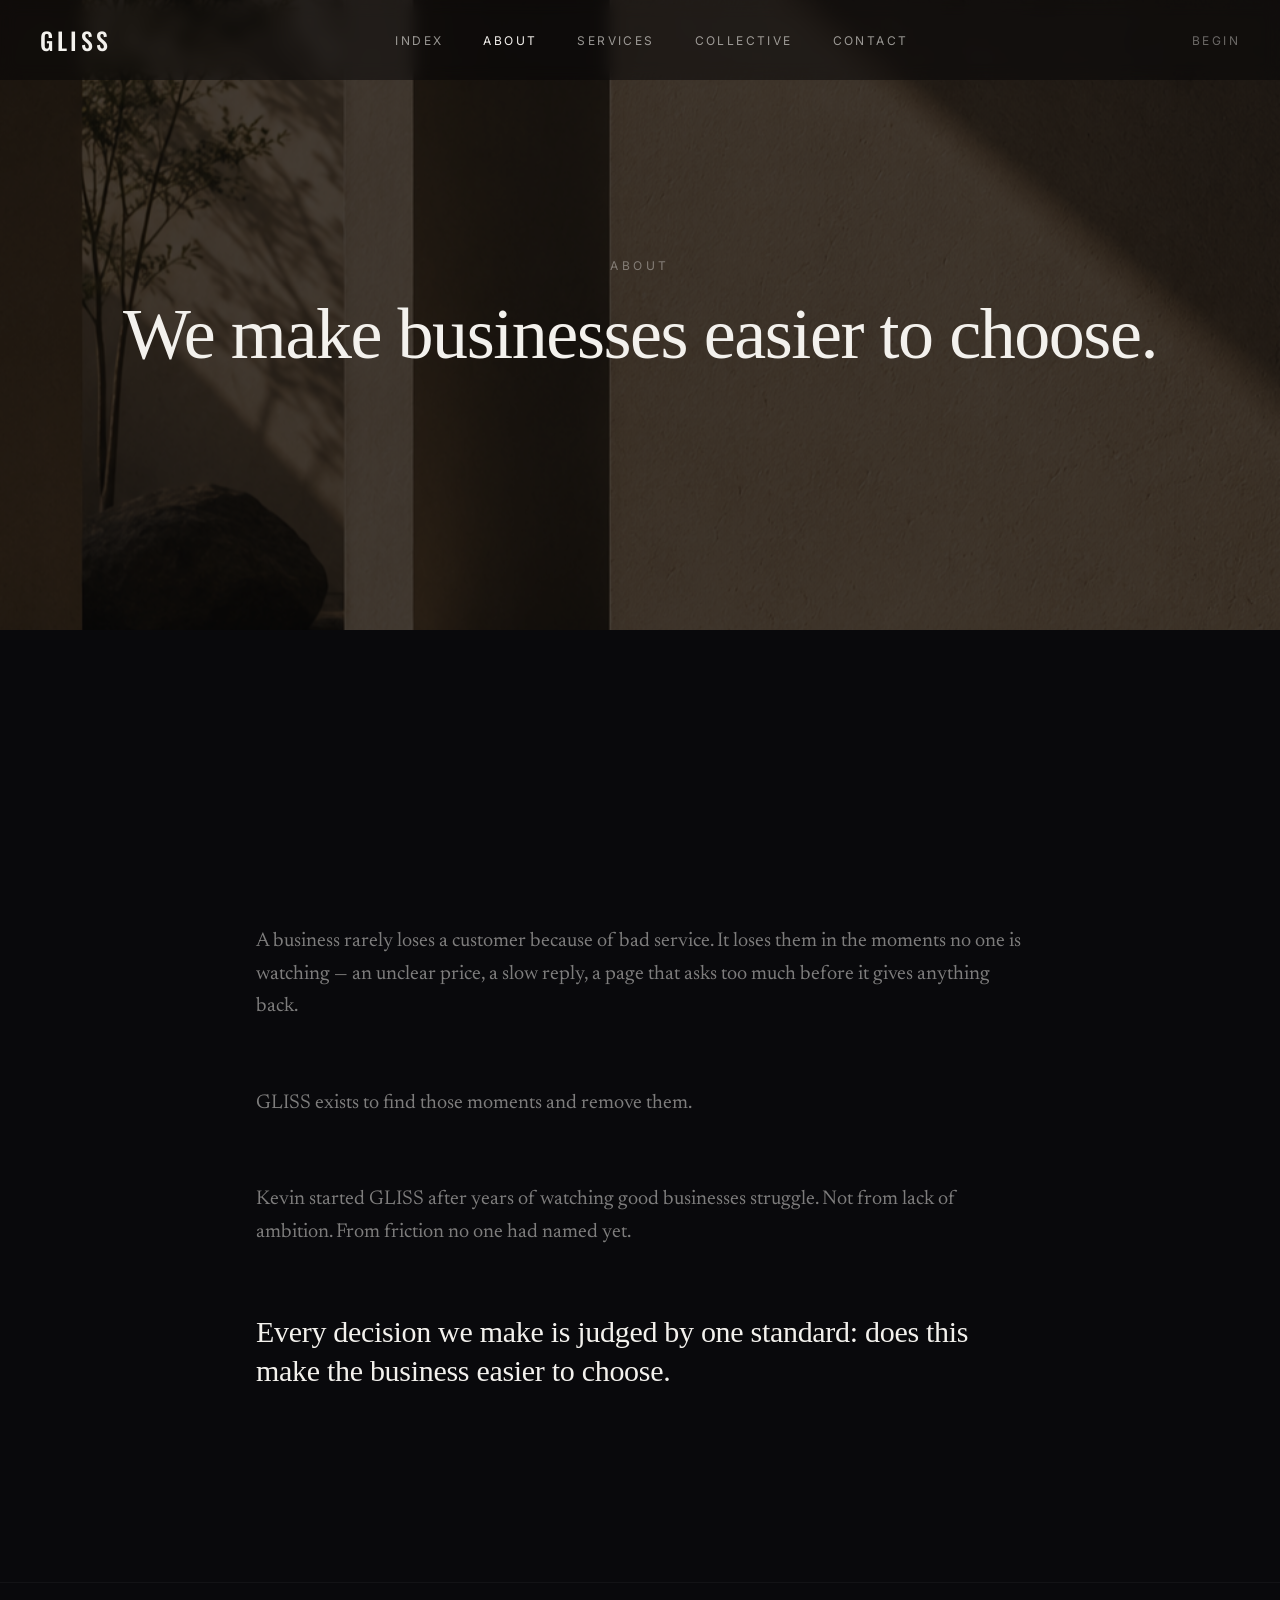
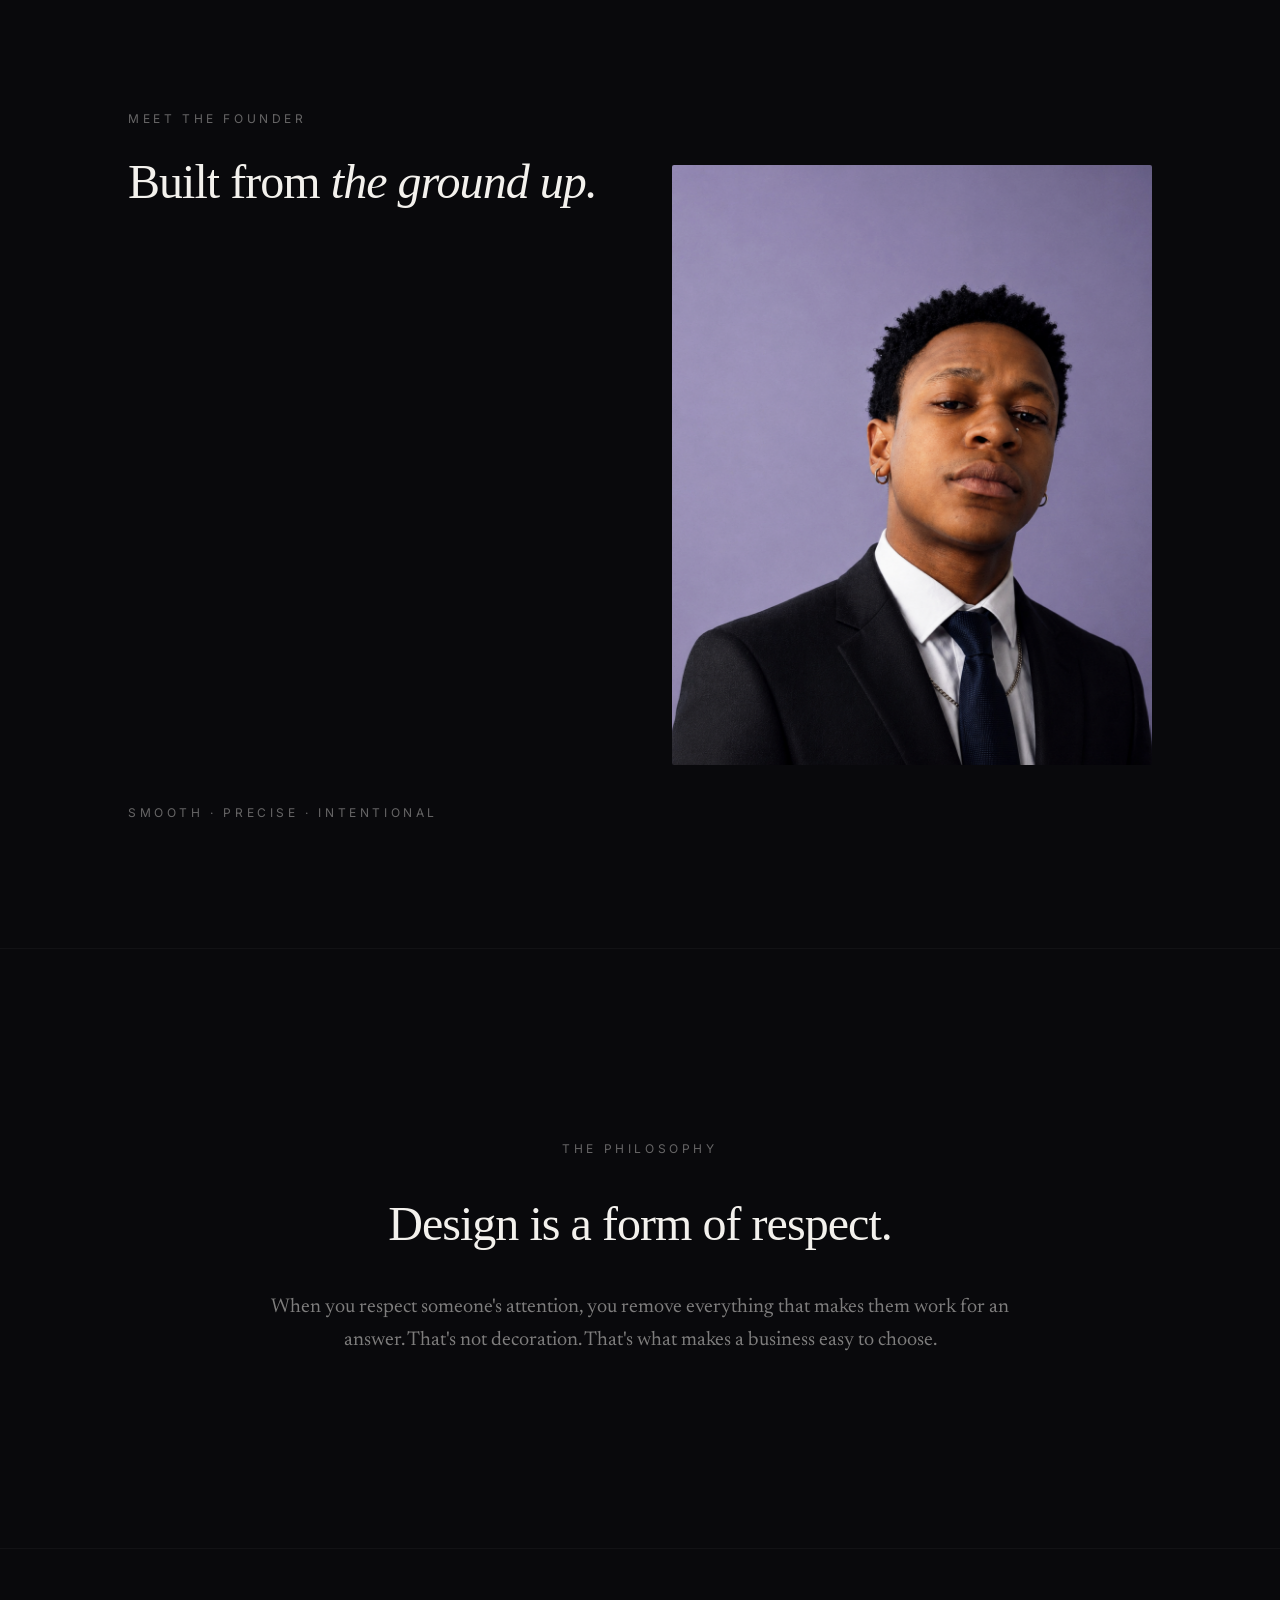
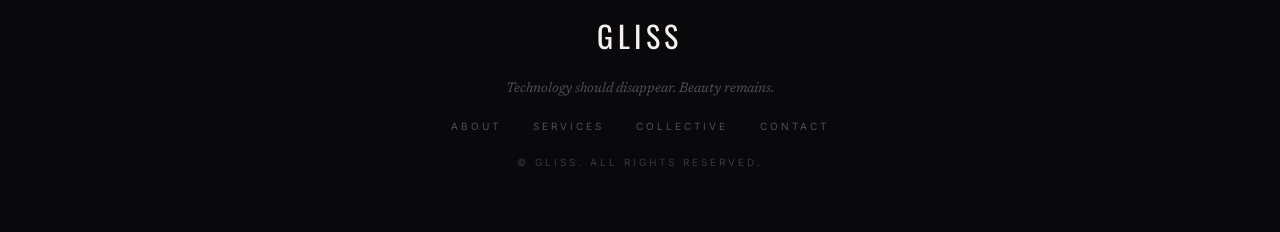
==== commit 57ff6e1a: "Add files via upload" ====
--- a/about.html
+++ b/about.html
@@ -4,7 +4,7 @@
 <meta charset="UTF-8">
 <link rel="icon" href="data:image/svg+xml,<svg xmlns='http://www.w3.org/2000/svg' viewBox='0 0 100 100'><text y='.9em' font-size='90' font-family='serif' font-weight='400' fill='%23f5f3ef'>G</text></svg>">
 <meta name="viewport" content="width=device-width, initial-scale=1.0">
-<meta name="description" content="GLISS — About. A philosophy about how businesses should be experienced.">
+<meta name="description" content="GLISS — About. We make businesses easier to choose.">
 <title>GLISS — About</title>
 <link rel="stylesheet" href="style.css">
 <link rel="stylesheet" href="gliss-animations.css">
@@ -18,6 +18,7 @@
       <a href="index.html" class="nav-link">Index</a>
       <a href="about.html" class="nav-link active">About</a>
       <a href="services.html" class="nav-link">Services</a>
+      <a href="collective.html" class="nav-link">Collective</a>
       <a href="contact.html" class="nav-link">Contact</a>
     </div>
     <div class="nav-actions">
@@ -36,6 +37,7 @@
   <a href="index.html" class="mobile-menu-link">Index</a>
   <a href="about.html" class="mobile-menu-link">About</a>
   <a href="services.html" class="mobile-menu-link">Services</a>
+  <a href="collective.html" class="mobile-menu-link">Collective</a>
   <a href="contact.html" class="mobile-menu-link">Contact</a>
   <a href="https://wa.me/27714636308?text=Hi%20Gliss!%20I%27d%20like%20to%20book%20a%20free%20Friction%20Audit." target="_blank" rel="noopener" class="mobile-menu-cta">Begin →</a>
 </div>
@@ -44,135 +46,56 @@
 <section class="hero hero-70">
   <div class="cinema hero-bg" data-parallax="true">
     <div class="cinema-inner">
-      <img src="images/founder.jpg" alt="Kevin, founder of GLISS">
+      <img src="images/hero-about.jpg" alt="Late-night creative workspace">
     </div>
   </div>
   <div class="hero-ov ov-about"></div>
   <div class="hero-content">
-    <span class="elabel enter-up" style="margin-bottom:2rem;">Who we are</span>
-    <h1 class="h1 sz-s2 enter-up-lg">We never wanted to build another agency.</h1>
-    <p class="hero-sub enter-fade" style="margin-top:1.5rem;">Instead— we built a standard.</p>
+    <span class="elabel enter-up" style="margin-bottom:1.5rem;">About</span>
+    <h1 class="h1 sz-s2 enter-up-lg" style="animation-delay:.2s;">We make businesses easier to choose.</h1>
   </div>
 </section>
 
-<!-- INTRO BODY -->
+<!-- MANIFESTO -->
 <section class="section section-lg">
-  <div class="container" style="max-width:38rem;margin:0 auto;display:flex;flex-direction:column;gap:2rem;">
-    <p class="body-lg reveal">GLISS exists because most businesses don’t have a marketing problem.</p>
-    <p class="body-lg reveal">They have a positioning problem.</p>
-    <p class="body-lg reveal">Without strong positioning, there can be no clarity.<br>Without clarity, trust becomes difficult.</p>
-    <p class="body-lg reveal">We help thoughtful businesses become easier to understand, easier to trust and easier to choose.</p>
-  </div>
-</section>
-
-<!-- WHY -->
-<section class="home-sec center">
-  <div class="cinema hero-bg" data-parallax="true">
-    <div class="cinema-inner">
-      <img src="images/hero-interior.jpg" alt="Quiet architectural space">
-    </div>
-  </div>
-  <div class="hero-ov ov-idea"></div>
-  <div class="home-ct w-3xl center">
-    <div class="reveal"><span class="elabel" style="margin-bottom:2.75rem;display:block;">Why</span></div>
-    <h2 class="h2 sz-s4 reveal" data-delay=".1">Every unnecessary step costs trust.</h2>
-    <p class="body-lg reveal" data-delay=".25" style="margin-top:2.5rem;">Somewhere along the way, business became noisy.</p>
-    <p class="body-lg reveal" data-delay=".35" style="margin-top:1.5rem;">More platforms.<br>More tools.<br>More features.<br>More complexity.</p>
-    <p class="body-lg reveal" data-delay=".45" style="margin-top:1.5rem;">Everyone kept adding.<br>Very few stopped to remove.</p>
-    <p class="body-lg reveal" data-delay=".55" style="margin-top:2rem;">GLISS exists to do exactly that.</p>
-  </div>
-</section>
-
-<!-- OUR BELIEF -->
-<section class="section section-lg">
-  <div class="container" style="max-width:38rem;margin:0 auto;display:flex;flex-direction:column;gap:2rem;">
-    <div class="reveal"><span class="elabel" style="margin-bottom:1.5rem;display:block;">Our belief</span></div>
-    <h2 class="h2 sz-s4 reveal">Positioning comes before clarity.</h2>
-    <p class="body-lg reveal" style="margin-top:1rem;">A business can’t be clear until it knows what it truly is.</p>
-    <p class="body-lg reveal">Before a website.<br>Before branding.<br>Before automation.<br>Comes positioning.</p>
-    <p class="body-lg reveal">Only then can every message feel consistent.<br>Every decision feel intentional.<br>Every interaction build trust.</p>
-    <p class="body-lg reveal">Clarity isn’t the beginning.<br>It’s the result of thoughtful positioning.</p>
-  </div>
-</section>
-
-<!-- OUR PHILOSOPHY -->
-<section class="home-sec center">
-  <div class="cinema hero-bg" data-parallax="true">
-    <div class="cinema-inner">
-      <img src="images/hero-systems.jpg" alt="Abstract forms of light">
-    </div>
-  </div>
-  <div class="hero-ov ov-systems"></div>
-  <div class="home-ct w-3xl center">
-    <div class="reveal"><span class="elabel" style="margin-bottom:2.75rem;display:block;">Our philosophy</span></div>
-    <h2 class="h2 sz-s4 reveal" data-delay=".1">Simplicity isn’t less.<br>It’s considered.</h2>
-    <p class="body-lg reveal" data-delay=".25" style="margin-top:2.5rem;">Beautiful businesses aren’t memorable because they’re louder.</p>
-    <p class="body-lg reveal" data-delay=".35" style="margin-top:1.5rem;">They’re memorable because nothing feels accidental.</p>
-    <p class="body-lg reveal" data-delay=".45" style="margin-top:1.5rem;">Every interaction.<br>Every page.<br>Every message.<br>Every reply.</p>
-    <p class="body-lg reveal" data-delay=".55" style="margin-top:1.5rem;">Everything feels intentional.</p>
-    <p class="body-lg reveal" data-delay=".65" style="margin-top:2rem;">That’s what we’re building.</p>
+  <div class="container" style="display:flex;flex-direction:column;gap:4rem;">
+    <div class="reveal"><p class="manifesto-emph">Most agencies sell services. We remove friction.</p></div>
+    <div class="reveal"><p class="manifesto-text">A business rarely loses a customer because of bad service. It loses them in the moments no one is watching — an unclear price, a slow reply, a page that asks too much before it gives anything back.</p></div>
+    <div class="reveal"><p class="manifesto-text">GLISS exists to find those moments and remove them.</p></div>
+    <div class="reveal"><p class="manifesto-text">Kevin started GLISS after years of watching good businesses struggle. Not from lack of ambition. From friction no one had named yet.</p></div>
+    <div class="reveal"><p class="manifesto-emph">Every decision we make is judged by one standard: does this make the business easier to choose.</p></div>
   </div>
 </section>
 
 <!-- FOUNDER -->
-<section class="section section-lg founder-section" style="background:#1c1b19 !important; color:#e8e4dc !important;">
-  <div class="founder-grid" style="max-width:1100px;margin:0 auto;padding:0 2rem;">
+<section class="section border-top">
+  <div class="founder-grid">
     <div class="reveal-x">
-      <span class="elabel" style="margin-bottom:2.5rem;display:block;color:#9a958c !important;">Founder</span>
-      <h2 class="h2 sz-s5b mb-10" style="color:#f0ebe3 !important;">Hi, I’m Kevin.</h2>
-      <p class="founder-text no-animate" style="color:#d4cfc6 !important;">I started GLISS after noticing the same pattern again and again.</p>
-      <p class="founder-text no-animate" style="color:#d4cfc6 !important;">Incredible businesses were losing opportunities for reasons that had nothing to do with the quality of their work.</p>
-      <p class="founder-text no-animate" style="color:#d4cfc6 !important;">A confusing website.<br>An inconsistent identity.<br>Slow communication.<br>Tiny moments of friction that quietly cost trust.</p>
-      <p class="founder-text no-animate" style="color:#d4cfc6 !important;">I became obsessed with removing them.</p>
-      <p class="founder-text no-animate" style="color:#d4cfc6 !important;">Today, GLISS exists to help businesses feel as considered online as they already are in real life.</p>
-      <p class="founder-text no-animate" style="color:#9a958c !important;margin-top:2.5rem;">— Kevin<br>Founder, GLISS</p>
+      <span class="elabel" style="margin-bottom:2rem;display:block;">Meet the Founder</span>
+      <h2 class="h2 sz-s5b mb-8">Built from <em>the ground up.</em></h2>
+      <p class="founder-text">I'm Kevin, the founder of Gliss.</p>
+      <p class="founder-text">I didn't start this with funding, an office, or expensive equipment. I started it on a Xiaomi Redmi phone while working 10-hour shifts, building websites during breaks and late into the night.</p>
+      <p class="founder-text">That experience taught me something most agencies never have to learn: every click matters, every enquiry matters, and every rand a business invests should create measurable value.</p>
+      <p class="founder-text">Gliss was built on one belief: growing a business shouldn't feel complicated. The best digital experiences are smooth, effortless, and almost invisible. When everything works as it should, your customers don't notice the technology — they simply take the next step.</p>
+      <p class="founder-text">Today that same mindset shapes every project: thoughtful design, practical systems, and technology that disappears so your customers simply take the next step — and choose you.</p>
+      <span class="elabel" style="margin-top:2rem;display:block;">Smooth · Precise · Intentional</span>
     </div>
     <div class="founder-img reveal-xr" data-delay=".15">
-      <div style="width:100%;height:100%;overflow:hidden;border-radius:2px;">
-        <img src="images/founder.jpg" alt="Kevin, founder of GLISS" style="width:100%;height:100%;object-fit:cover;">
+      <div class="cinema" style="width:100%;height:100%;">
+        <div class="cinema-inner">
+          <img src="images/founder.jpg" alt="The founder's world">
+        </div>
       </div>
     </div>
   </div>
 </section>
 
-<!-- THE STANDARD -->
-<section class="section section-lg">
-  <div class="container" style="max-width:36rem;margin:0 auto;display:flex;flex-direction:column;gap:1.75rem;">
-    <div class="reveal"><span class="elabel" style="margin-bottom:1.25rem;display:block;">The standard</span></div>
-    <h2 class="h2 sz-s4 reveal" style="margin-bottom:1.5rem;">Everything must earn its place.</h2>
-    <p class="body-lg reveal">We remove before we add.</p>
-    <p class="body-lg reveal">We choose positioning before clarity.</p>
-    <p class="body-lg reveal">We choose clarity over cleverness.</p>
-    <p class="body-lg reveal">We obsess over first impressions.</p>
-    <p class="body-lg reveal">Every detail communicates.</p>
-    <p class="body-lg reveal">Beauty should make business easier.</p>
-  </div>
-</section>
-
-<!-- FINAL STATEMENT -->
-<section class="home-sec center">
-  <div class="cinema hero-bg" data-parallax="true">
-    <div class="cinema-inner">
-      <img src="images/hero-belonging.jpg" alt="Gateway of light">
-    </div>
-  </div>
-  <div class="hero-ov ov-belonging-h"></div>
-  <div class="home-ct w-3xl center">
-    <h2 class="h2 sz-s2 reveal">Technology changes.<br>Care doesn’t.</h2>
-    <p class="body-lg reveal" data-delay=".2" style="margin-top:2.5rem;">That’s what GLISS has always been about.</p>
-    <p class="body-lg reveal" data-delay=".3" style="margin-top:1.5rem;">Not websites.<br>Not branding.<br>Not automation.</p>
-    <p class="body-lg reveal" data-delay=".4" style="margin-top:1.5rem;">Care,<br>expressed through every detail.</p>
-  </div>
-</section>
-
-<!-- FINAL CTA -->
-<section class="section text-center border-top">
-  <div class="container-2xl">
-    <h2 class="h2 sz-s5b reveal mb-6">Ready when you are.</h2>
-    <p class="body-lg reveal mb-8" data-delay=".1" style="opacity:0.85;">Start with a free Friction Audit.</p>
-    <div class="reveal" data-delay=".2">
-      <a href="https://wa.me/27714636308?text=Hi%20Gliss!%20I%27d%20like%20to%20book%20a%20free%20Friction%20Audit." target="_blank" rel="noopener" class="cta-btn">Book Your Audit <svg width="16" height="16" viewBox="0 0 24 24" fill="none" stroke="currentColor" stroke-width="2" stroke-linecap="round" stroke-linejoin="round"><path d="M7 17 17 7"/><path d="M7 7h10v10"/></svg></a>
-    </div>
+<!-- PHILOSOPHY -->
+<section class="section section-lg border-top">
+  <div class="container text-center">
+    <span class="elabel" style="margin-bottom:2.5rem;display:block;">The Philosophy</span>
+    <h2 class="h2 sz-s5 reveal mb-10">Design is a form of respect.</h2>
+    <p class="body-xl reveal" data-delay=".2">When you respect someone's attention, you remove everything that makes them work for an answer. That's not decoration. That's what makes a business easy to choose.</p>
   </div>
 </section>
 
@@ -183,6 +106,7 @@
     <div class="footer-links">
       <a href="about.html" class="footer-link">About</a>
       <a href="services.html" class="footer-link">Services</a>
+      <a href="collective.html" class="footer-link">Collective</a>
       <a href="contact.html" class="footer-link">Contact</a>
     </div>
     <p class="footer-copy">© <span id="year"></span> GLISS. All rights reserved.</p>
--- a/gliss-animations.css
+++ b/gliss-animations.css
@@ -1,123 +1,268 @@
 /* ============================================================
-   GLISS — Smooth Animation Module (No-Jump Edition)
-   Premium · Subtle · Mobile-friendly · Conflict-resistant
+   GLISS — Advanced Animation Module
+   Premium · Minimal · Cinematic · Scroll-driven
+   Drop this file into your project and link after style.css
    ============================================================ */
 
+/* ------------------------------------------------------------
+   1. Custom Properties & Easing
+   ------------------------------------------------------------ */
 :root {
-  --ease-out: cubic-bezier(0.16, 1, 0.3, 1);
-  --ease-soft: cubic-bezier(0.25, 1, 0.5, 1);
-  --dur: 0.75s;
-  --dur-slow: 1.1s;
-}
-
-/* ------------------------------------------------------------
-   Base state — very gentle
+  --ease-out-expo: cubic-bezier(0.16, 1, 0.3, 1);
+  --ease-out-quart: cubic-bezier(0.25, 1, 0.5, 1);
+  --ease-in-out-soft: cubic-bezier(0.4, 0, 0.2, 1);
+  --ease-spring: cubic-bezier(0.34, 1.56, 0.64, 1);
+
+  --duration-fast: 0.45s;
+  --duration-base: 0.8s;
+  --duration-slow: 1.2s;
+  --duration-cinematic: 1.6s;
+
+  --reveal-distance: 48px;
+  --reveal-scale: 0.97;
+}
+
+/* ------------------------------------------------------------
+   2. Base Reveal System (Scroll-Driven where supported)
    ------------------------------------------------------------ */
 .reveal,
 .reveal-x,
 .reveal-xr,
 .enter-up,
 .enter-up-lg,
-.enter-fade,
+.enter-fade {
+  opacity: 0;
+  will-change: transform, opacity;
+}
+
+/* Fallback for browsers without scroll-driven animations */
+@supports not (animation-timeline: view()) {
+  .reveal,
+  .enter-up {
+    transform: translateY(var(--reveal-distance));
+    transition: opacity var(--duration-base) var(--ease-out-expo),
+                transform var(--duration-base) var(--ease-out-expo);
+  }
+
+  .reveal-x {
+    transform: translateX(-40px);
+    transition: opacity var(--duration-base) var(--ease-out-expo),
+                transform var(--duration-base) var(--ease-out-expo);
+  }
+
+  .reveal-xr {
+    transform: translateX(40px);
+    transition: opacity var(--duration-base) var(--ease-out-expo),
+                transform var(--duration-base) var(--ease-out-expo);
+  }
+
+  .enter-up-lg {
+    transform: translateY(72px);
+    transition: opacity var(--duration-slow) var(--ease-out-expo),
+                transform var(--duration-slow) var(--ease-out-expo);
+  }
+
+  .enter-fade {
+    transition: opacity var(--duration-slow) var(--ease-out-expo);
+  }
+
+  .in-view .reveal,
+  .in-view .enter-up,
+  .in-view .enter-up-lg,
+  .in-view .enter-fade,
+  .in-view .reveal-x,
+  .in-view .reveal-xr,
+  .reveal.in-view,
+  .enter-up.in-view,
+  .enter-up-lg.in-view,
+  .enter-fade.in-view,
+  .reveal-x.in-view,
+  .reveal-xr.in-view {
+    opacity: 1;
+    transform: none;
+  }
+}
+
+/* Modern scroll-driven animations */
+@supports (animation-timeline: view()) {
+  .reveal {
+    animation: reveal-up var(--duration-base) var(--ease-out-expo) both;
+    animation-timeline: view();
+    animation-range: entry 5% cover 25%;
+  }
+
+  .reveal-x {
+    animation: reveal-left var(--duration-base) var(--ease-out-expo) both;
+    animation-timeline: view();
+    animation-range: entry 5% cover 25%;
+  }
+
+  .reveal-xr {
+    animation: reveal-right var(--duration-base) var(--ease-out-expo) both;
+    animation-timeline: view();
+    animation-range: entry 5% cover 25%;
+  }
+
+  .enter-up {
+    animation: reveal-up var(--duration-base) var(--ease-out-expo) both;
+    animation-timeline: view();
+    animation-range: entry 0% cover 20%;
+  }
+
+  .enter-up-lg {
+    animation: reveal-up-lg var(--duration-slow) var(--ease-out-expo) both;
+    animation-timeline: view();
+    animation-range: entry 0% cover 30%;
+  }
+
+  .enter-fade {
+    animation: fade-in var(--duration-slow) var(--ease-out-expo) both;
+    animation-timeline: view();
+    animation-range: entry 0% cover 25%;
+  }
+}
+
+/* Keyframes */
+@keyframes reveal-up {
+  from {
+    opacity: 0;
+    transform: translateY(var(--reveal-distance));
+  }
+  to {
+    opacity: 1;
+    transform: translateY(0);
+  }
+}
+
+@keyframes reveal-up-lg {
+  from {
+    opacity: 0;
+    transform: translateY(72px);
+  }
+  to {
+    opacity: 1;
+    transform: translateY(0);
+  }
+}
+
+@keyframes reveal-left {
+  from {
+    opacity: 0;
+    transform: translateX(-48px);
+  }
+  to {
+    opacity: 1;
+    transform: translateX(0);
+  }
+}
+
+@keyframes reveal-right {
+  from {
+    opacity: 0;
+    transform: translateX(48px);
+  }
+  to {
+    opacity: 1;
+    transform: translateX(0);
+  }
+}
+
+@keyframes fade-in {
+  from { opacity: 0; }
+  to   { opacity: 1; }
+}
+
+/* ------------------------------------------------------------
+   3. Stagger Delays (data-delay attribute support)
+   ------------------------------------------------------------ */
+[data-delay="0"]   { animation-delay: 0s; }
+[data-delay=".08"] { animation-delay: 0.08s; }
+[data-delay=".1"]  { animation-delay: 0.1s; }
+[data-delay=".15"] { animation-delay: 0.15s; }
+[data-delay=".2"]  { animation-delay: 0.2s; }
+[data-delay=".25"] { animation-delay: 0.25s; }
+[data-delay=".3"]  { animation-delay: 0.3s; }
+[data-delay=".4"]  { animation-delay: 0.4s; }
+[data-delay=".5"]  { animation-delay: 0.5s; }
+[data-delay=".6"]  { animation-delay: 0.6s; }
+[data-delay=".7"]  { animation-delay: 0.7s; }
+[data-delay=".8"]  { animation-delay: 0.8s; }
+[data-delay="1"]   { animation-delay: 1s; }
+
+/* ------------------------------------------------------------
+   4. Hero-Specific Cinematic Entrance
+   ------------------------------------------------------------ */
+.hero-content .elabel {
+  animation: fade-in 1s var(--ease-out-expo) 0.3s both;
+}
+
+.hero-content .h1 {
+  animation: reveal-up-lg 1.4s var(--ease-out-expo) 0.5s both;
+}
+
+.hero-content .hero-sub {
+  animation: fade-in 1.2s var(--ease-out-expo) both;
+}
+
+.hero-content .hero-sub:nth-of-type(1) { animation-delay: 1s; }
+.hero-content .hero-sub:nth-of-type(2) { animation-delay: 1.35s; }
+
+/* Scroll hint subtle pulse */
+.scroll-hint {
+  animation: scroll-hint 2.8s var(--ease-in-out-soft) infinite;
+}
+
+@keyframes scroll-hint {
+  0%, 100% { opacity: 0.45; transform: translateY(0); }
+  50%      { opacity: 0.85; transform: translateY(6px); }
+}
+
+/* ------------------------------------------------------------
+   5. Image / Cinema Reveals
+   ------------------------------------------------------------ */
+.cinema-inner img {
+  transform: scale(1.06);
+  transition: transform 1.8s var(--ease-out-expo);
+}
+
+.section.in-view .cinema-inner img,
+.home-sec.in-view .cinema-inner img,
+.hero.in-view .cinema-inner img {
+  transform: scale(1);
+}
+
+/* Soft clip-path image reveal (optional enhancement) */
+.cinema-reveal img {
+  clip-path: inset(8% 8% 8% 8%);
+  transition: clip-path 1.5s var(--ease-out-expo),
+              transform 1.8s var(--ease-out-expo);
+}
+
+.section.in-view .cinema-reveal img,
+.home-sec.in-view .cinema-reveal img {
+  clip-path: inset(0 0 0 0);
+}
+
+/* ------------------------------------------------------------
+   6. Service Items & Outcomes
+   ------------------------------------------------------------ */
 .service-item,
-.outcome,
-.role,
-.founder-text {
-  opacity: 0.01;
-  will-change: transform, opacity;
-}
-
-.reveal,
-.enter-up,
-.service-item,
-.outcome,
-.role,
-.founder-text {
-  transform: translateY(18px);
-}
-
-.enter-up-lg {
-  transform: translateY(28px);
-}
-
-.reveal-x {
-  transform: translateX(-16px);
-}
-
-.reveal-xr {
-  transform: translateX(16px);
-}
-
-.enter-fade {
-  transform: none;
-}
-
-/* ------------------------------------------------------------
-   Visible state
-   ------------------------------------------------------------ */
-.reveal.in-view,
-.enter-up.in-view,
-.enter-up-lg.in-view,
-.enter-fade.in-view,
-.reveal-x.in-view,
-.reveal-xr.in-view,
+.outcome {
+  opacity: 0;
+  transform: translateY(32px);
+  transition: opacity 0.9s var(--ease-out-expo),
+              transform 0.9s var(--ease-out-expo);
+}
+
 .service-item.in-view,
 .outcome.in-view,
-.role.in-view,
-.founder-text.in-view,
-.section.in-view .reveal,
-.section.in-view .enter-up,
-.section.in-view .enter-up-lg,
-.section.in-view .enter-fade,
-.section.in-view .reveal-x,
-.section.in-view .reveal-xr,
-.home-sec.in-view .reveal,
-.home-sec.in-view .enter-up,
-.home-sec.in-view .enter-up-lg,
-.home-sec.in-view .enter-fade,
 .services-list.in-view .service-item,
-.space-y-5.in-view .outcome,
-.roles-grid.in-view .role,
-.founder-grid.in-view .founder-text {
+.space-y-5.in-view .outcome {
   opacity: 1;
   transform: none;
 }
 
-.reveal,
-.reveal-x,
-.reveal-xr,
-.enter-up,
-.enter-up-lg,
-.enter-fade,
-.service-item,
-.outcome,
-.role,
-.founder-text {
-  transition: opacity var(--dur) var(--ease-out),
-              transform var(--dur) var(--ease-out);
-}
-
-.enter-up-lg {
-  transition-duration: var(--dur-slow);
-}
-
-/* ------------------------------------------------------------
-   Stagger delays (gentle)
-   ------------------------------------------------------------ */
-[data-delay="0"]   { transition-delay: 0s; }
-[data-delay=".08"] { transition-delay: 0.06s; }
-[data-delay=".1"]  { transition-delay: 0.08s; }
-[data-delay=".15"] { transition-delay: 0.12s; }
-[data-delay=".2"]  { transition-delay: 0.16s; }
-[data-delay=".25"] { transition-delay: 0.2s; }
-[data-delay=".3"]  { transition-delay: 0.24s; }
-[data-delay=".4"]  { transition-delay: 0.3s; }
-[data-delay=".5"]  { transition-delay: 0.36s; }
-[data-delay=".6"]  { transition-delay: 0.42s; }
-[data-delay=".7"]  { transition-delay: 0.48s; }
-[data-delay=".8"]  { transition-delay: 0.54s; }
-[data-delay="1"]   { transition-delay: 0.65s; }
-
+/* Stagger service items automatically */
 .services-list .service-item:nth-child(1) { transition-delay: 0.05s; }
 .services-list .service-item:nth-child(2) { transition-delay: 0.12s; }
 .services-list .service-item:nth-child(3) { transition-delay: 0.19s; }
@@ -126,93 +271,117 @@
 .services-list .service-item:nth-child(6) { transition-delay: 0.40s; }
 
 /* ------------------------------------------------------------
-   Hero entrance (one-time, soft)
-   ------------------------------------------------------------ */
-.hero-content .elabel {
-  opacity: 0;
-  animation: soft-fade 1s var(--ease-out) 0.25s forwards;
-}
-
-.hero-content .h1 {
-  opacity: 0;
-  transform: translateY(22px);
-  animation: soft-rise 1.15s var(--ease-out) 0.4s forwards;
-}
-
-.hero-content .hero-sub {
-  opacity: 0;
-  animation: soft-fade 1s var(--ease-out) forwards;
-}
-
-.hero-content .hero-sub:nth-of-type(1) { animation-delay: 0.85s; }
-.hero-content .hero-sub:nth-of-type(2) { animation-delay: 1.1s; }
-
-@keyframes soft-fade {
-  to { opacity: 1; }
-}
-
-@keyframes soft-rise {
-  to {
-    opacity: 1;
-    transform: translateY(0);
-  }
-}
-
-.scroll-hint {
-  animation: hint-pulse 3s ease-in-out infinite;
-}
-
-@keyframes hint-pulse {
-  0%, 100% { opacity: 0.4; }
-  50%      { opacity: 0.75; }
-}
-
-/* ------------------------------------------------------------
-   CTA hover — refined, no jump
+   7. CTA & Interactive Elements
    ------------------------------------------------------------ */
 .cta-btn,
 .nav-cta,
 .link-arrow,
 .f-submit {
-  transition: transform 0.35s var(--ease-out),
-              opacity 0.35s var(--ease-out);
+  transition: transform var(--duration-fast) var(--ease-out-expo),
+              opacity var(--duration-fast) var(--ease-out-expo),
+              background-color var(--duration-fast) var(--ease-out-expo),
+              color var(--duration-fast) var(--ease-out-expo),
+              box-shadow var(--duration-fast) var(--ease-out-expo);
 }
 
 .cta-btn:hover,
 .nav-cta:hover {
-  transform: translateY(-2px);
+  transform: translateY(-3px) scale(1.02);
 }
 
 .cta-btn:active,
 .nav-cta:active {
-  transform: translateY(0);
-  transition-duration: 0.12s;
+  transform: translateY(-1px) scale(0.99);
+  transition-duration: 0.15s;
+}
+
+.link-arrow {
+  display: inline-flex;
+  align-items: center;
+  gap: 0.4em;
 }
 
 .link-arrow svg {
-  transition: transform 0.35s var(--ease-out);
+  transition: transform var(--duration-fast) var(--ease-out-expo);
 }
 
 .link-arrow:hover svg {
-  transform: translate(2px, -2px);
-}
-
-/* ------------------------------------------------------------
-   Image scale — extremely subtle
-   ------------------------------------------------------------ */
-.cinema-inner img {
-  transform: scale(1.03);
-  transition: transform 1.6s var(--ease-out);
-}
-
-.section.in-view .cinema-inner img,
-.home-sec.in-view .cinema-inner img,
-.hero.in-view .cinema-inner img {
-  transform: scale(1);
-}
-
-/* ------------------------------------------------------------
-   Reduced motion
+  transform: translate(3px, -3px);
+}
+
+/* ------------------------------------------------------------
+   8. Roles Grid (Collective page)
+   ------------------------------------------------------------ */
+.role {
+  opacity: 0;
+  transform: translateY(20px) scale(0.96);
+  transition: opacity 0.7s var(--ease-out-expo),
+              transform 0.7s var(--ease-out-expo);
+}
+
+.roles-grid.in-view .role {
+  opacity: 1;
+  transform: none;
+}
+
+/* ------------------------------------------------------------
+   9. Founder & Contact Sections
+   ------------------------------------------------------------ */
+.founder-text {
+  opacity: 0;
+  transform: translateY(24px);
+  transition: opacity 0.8s var(--ease-out-expo),
+              transform 0.8s var(--ease-out-expo);
+}
+
+.founder-grid.in-view .founder-text {
+  opacity: 1;
+  transform: none;
+}
+
+.founder-grid.in-view .founder-text:nth-of-type(1) { transition-delay: 0.1s; }
+.founder-grid.in-view .founder-text:nth-of-type(2) { transition-delay: 0.2s; }
+.founder-grid.in-view .founder-text:nth-of-type(3) { transition-delay: 0.3s; }
+.founder-grid.in-view .founder-text:nth-of-type(4) { transition-delay: 0.4s; }
+.founder-grid.in-view .founder-text:nth-of-type(5) { transition-delay: 0.5s; }
+
+/* ------------------------------------------------------------
+   10. View Transitions (Page Changes)
+   ------------------------------------------------------------ */
+@view-transition {
+  navigation: auto;
+}
+
+::view-transition-old(root),
+::view-transition-new(root) {
+  animation-duration: 0.55s;
+  animation-timing-function: var(--ease-out-expo);
+}
+
+::view-transition-old(root) {
+  animation-name: fade-out-scale;
+}
+
+::view-transition-new(root) {
+  animation-name: fade-in-scale;
+}
+
+@keyframes fade-out-scale {
+  to {
+    opacity: 0;
+    transform: scale(0.98);
+  }
+}
+
+@keyframes fade-in-scale {
+  from {
+    opacity: 0;
+    transform: scale(1.02);
+  }
+}
+
+/* ------------------------------------------------------------
+   11. Reduced Motion Preference
    ------------------------------------------------------------ */
 @media (prefers-reduced-motion: reduce) {
   *,
@@ -221,6 +390,7 @@
     animation-duration: 0.01ms !important;
     animation-iteration-count: 1 !important;
     transition-duration: 0.01ms !important;
+    scroll-behavior: auto !important;
   }
 
   .reveal,
@@ -232,76 +402,22 @@
   .service-item,
   .outcome,
   .role,
-  .founder-text,
-  .hero-content .elabel,
-  .hero-content .h1,
-  .hero-content .hero-sub {
+  .founder-text {
     opacity: 1 !important;
     transform: none !important;
-    animation: none !important;
-  }
-}
-
-/* ------------------------------------------------------------
-   Mobile safety — even smaller movement
-   ------------------------------------------------------------ */
-@media (max-width: 768px) {
-  .reveal,
-  .enter-up,
-  .service-item,
-  .outcome,
-  .role,
-  .founder-text {
-    transform: translateY(12px);
-  }
-
-  .enter-up-lg {
-    transform: translateY(18px);
-  }
-
-  .reveal-x,
-  .reveal-xr {
-    transform: translateX(0);
-  }
-}
-
-
-
-
-/* ============================================================
-   FOUNDER SECTION — force visibility & contrast
-   This section intentionally breaks the dark cinematic rhythm
-   ============================================================ */
-.founder-section {
-  background: #1c1b19 !important;
-  color: #e8e4dc !important;
-}
-
-.founder-section .elabel {
-  color: #9a958c !important;
+  }
+}
+
+/* ------------------------------------------------------------
+   12. Utility Classes
+   ------------------------------------------------------------ */
+.will-animate {
+  will-change: transform, opacity;
+}
+
+.no-animate {
+  animation: none !important;
+  transition: none !important;
   opacity: 1 !important;
   transform: none !important;
 }
-
-.founder-section h2,
-.founder-section .h2 {
-  color: #f0ebe3 !important;
-  opacity: 1 !important;
-  transform: none !important;
-}
-
-.founder-section .founder-text,
-.founder-section p {
-  color: #d4cfc6 !important;
-  opacity: 1 !important;
-  transform: none !important;
-  transition: none !important;
-  animation: none !important;
-}
-
-.founder-section .no-animate {
-  opacity: 1 !important;
-  transform: none !important;
-  animation: none !important;
-  transition: none !important;
-}
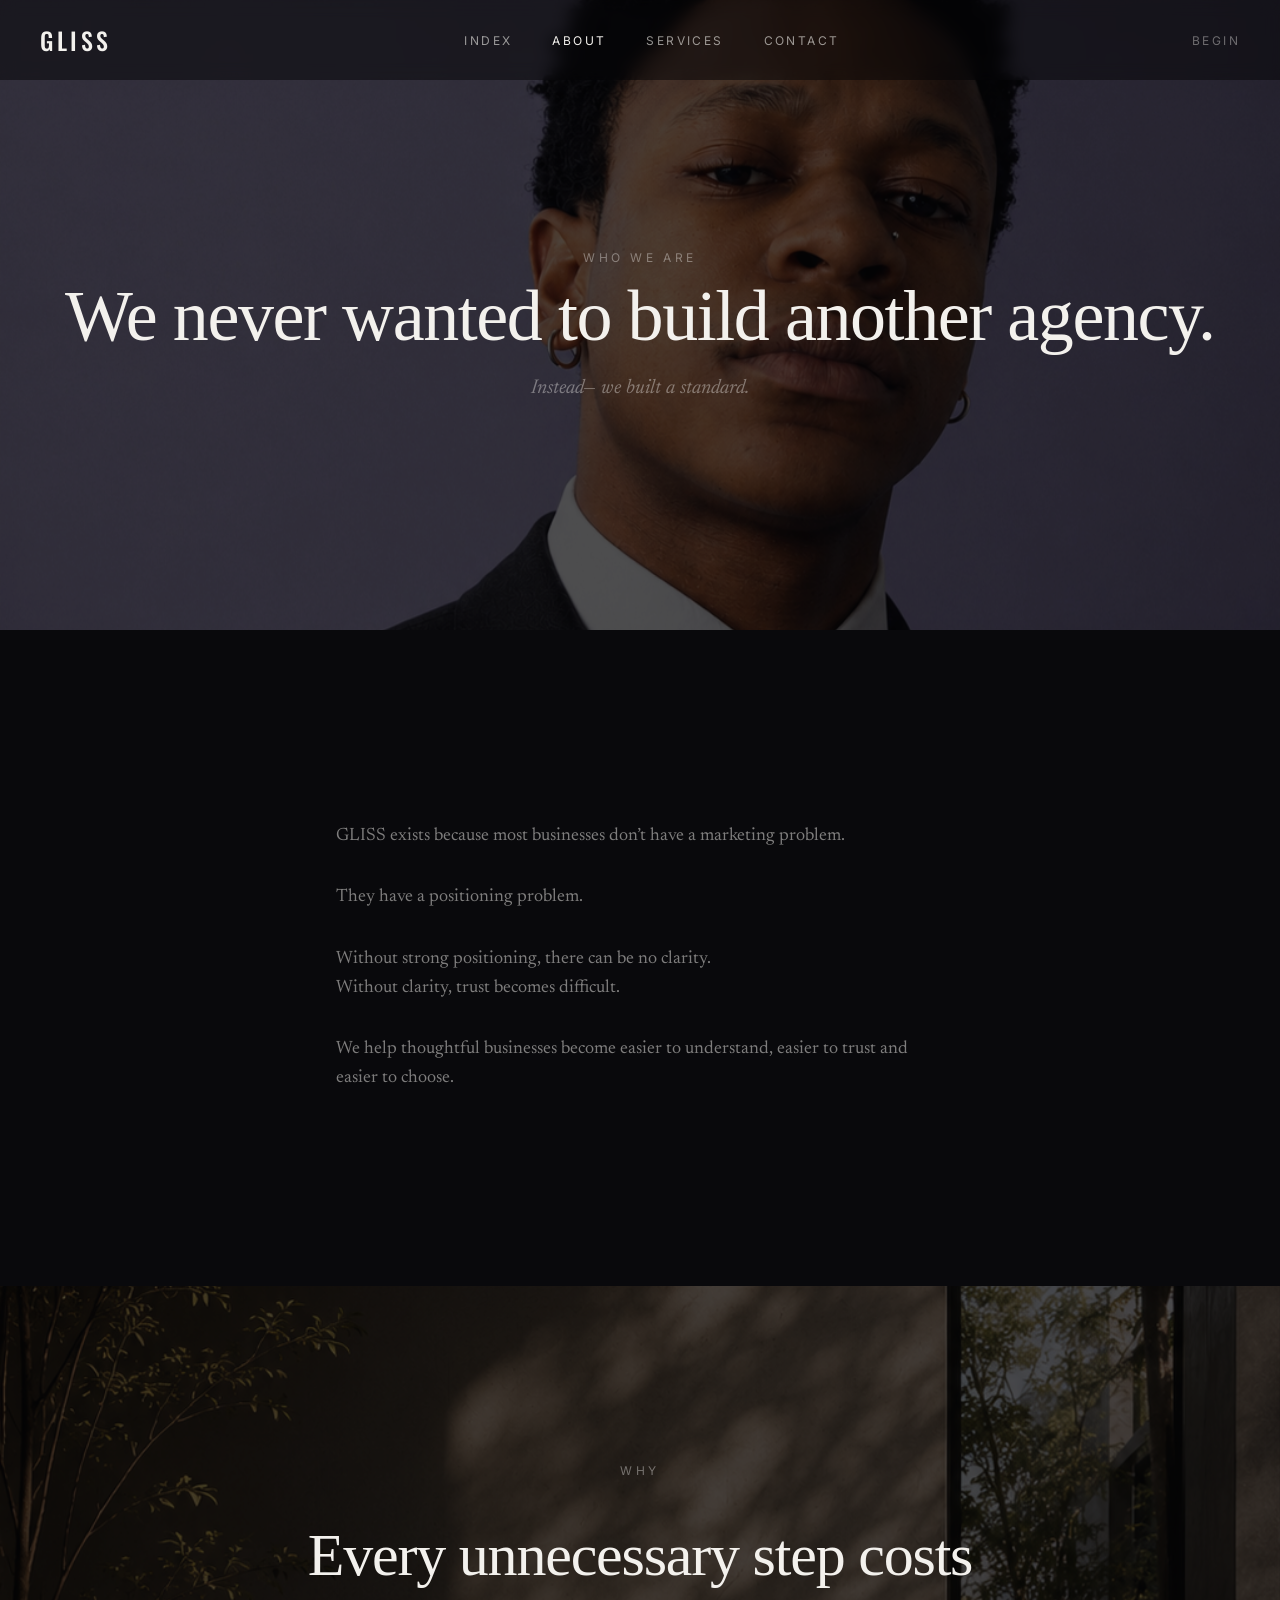
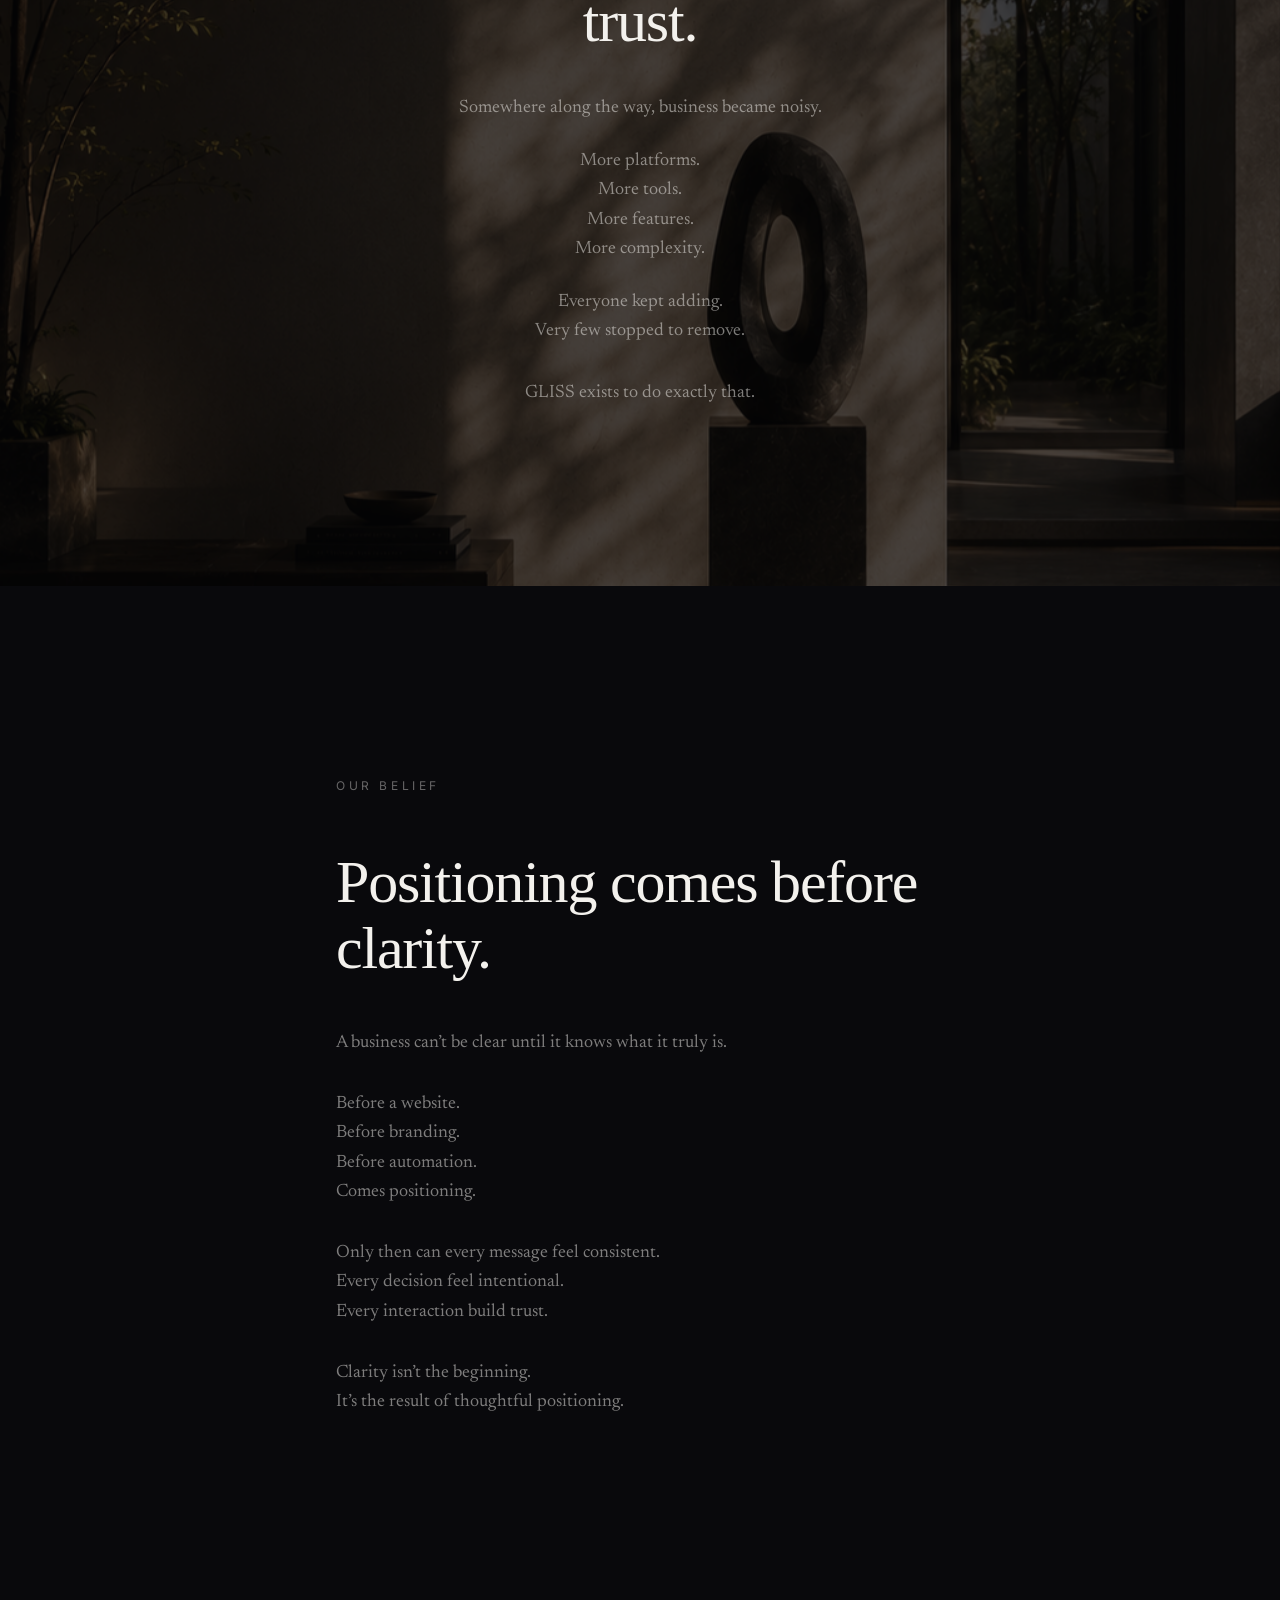
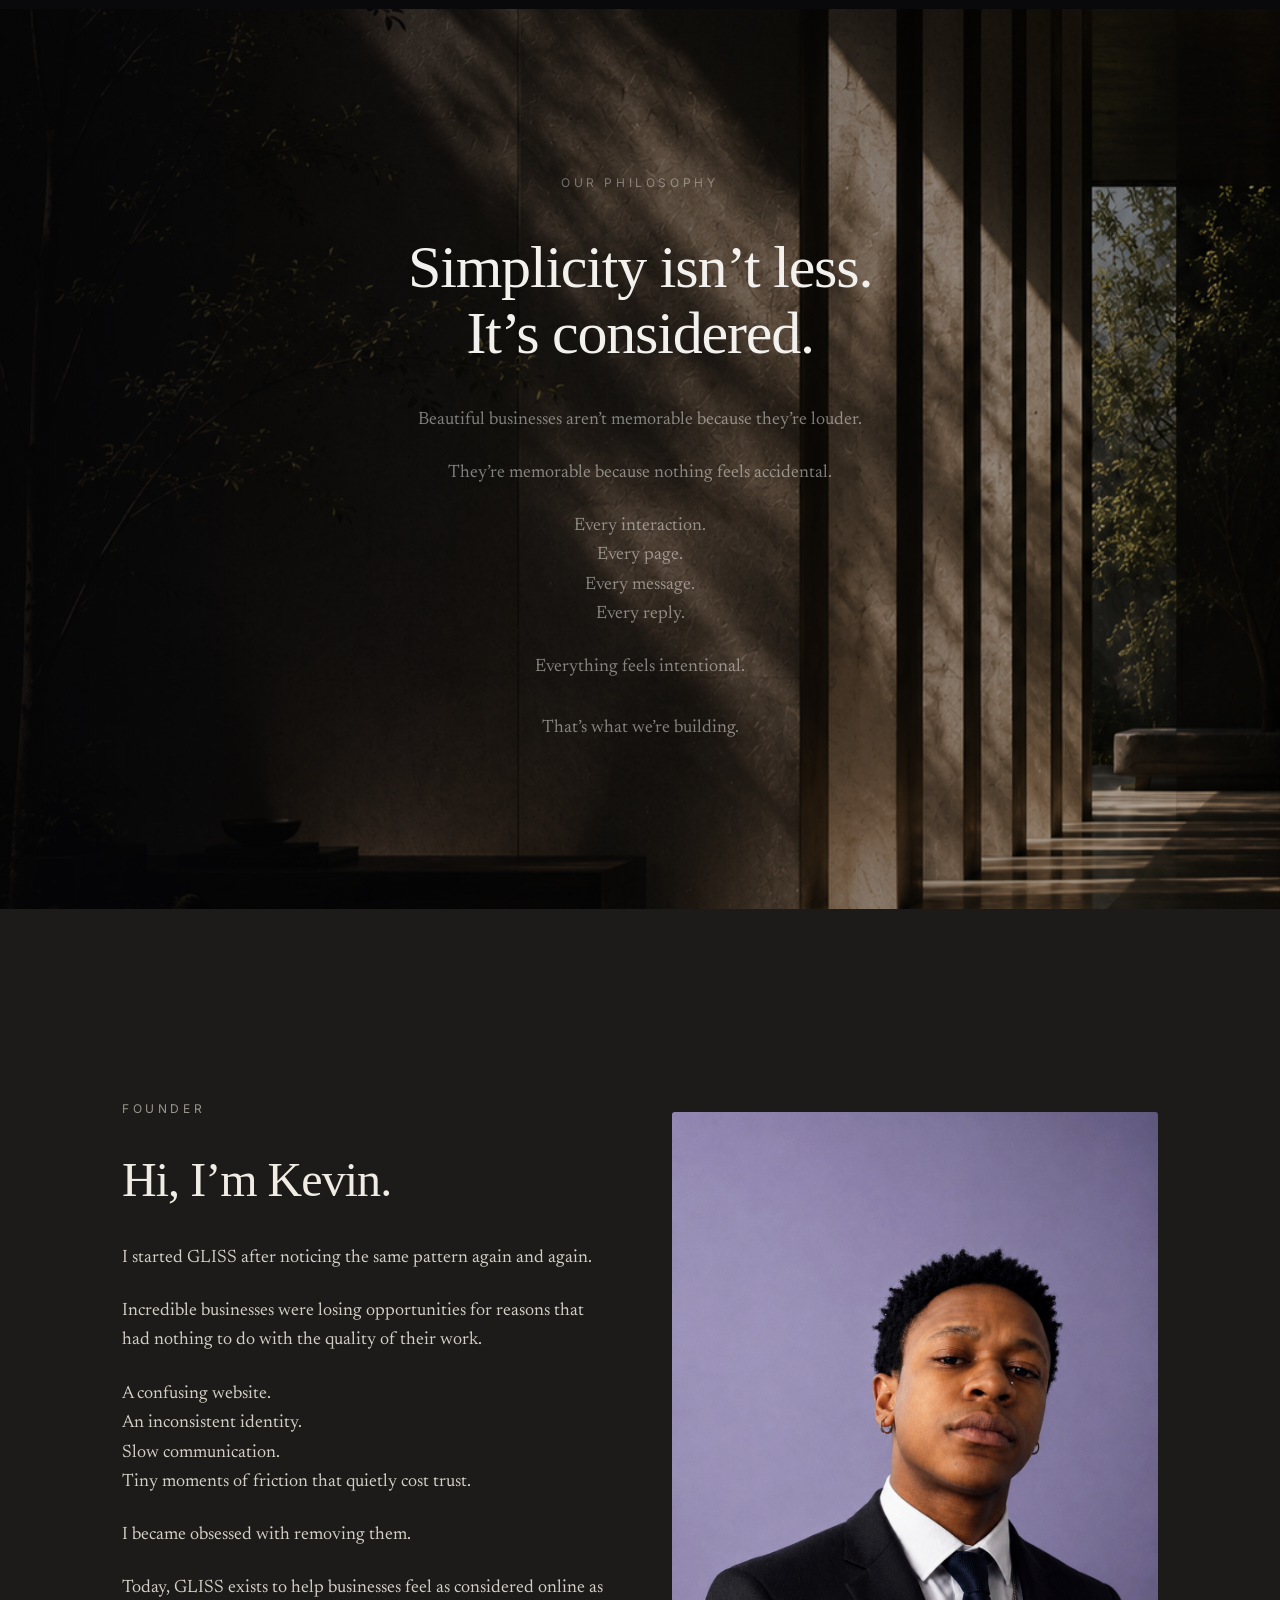
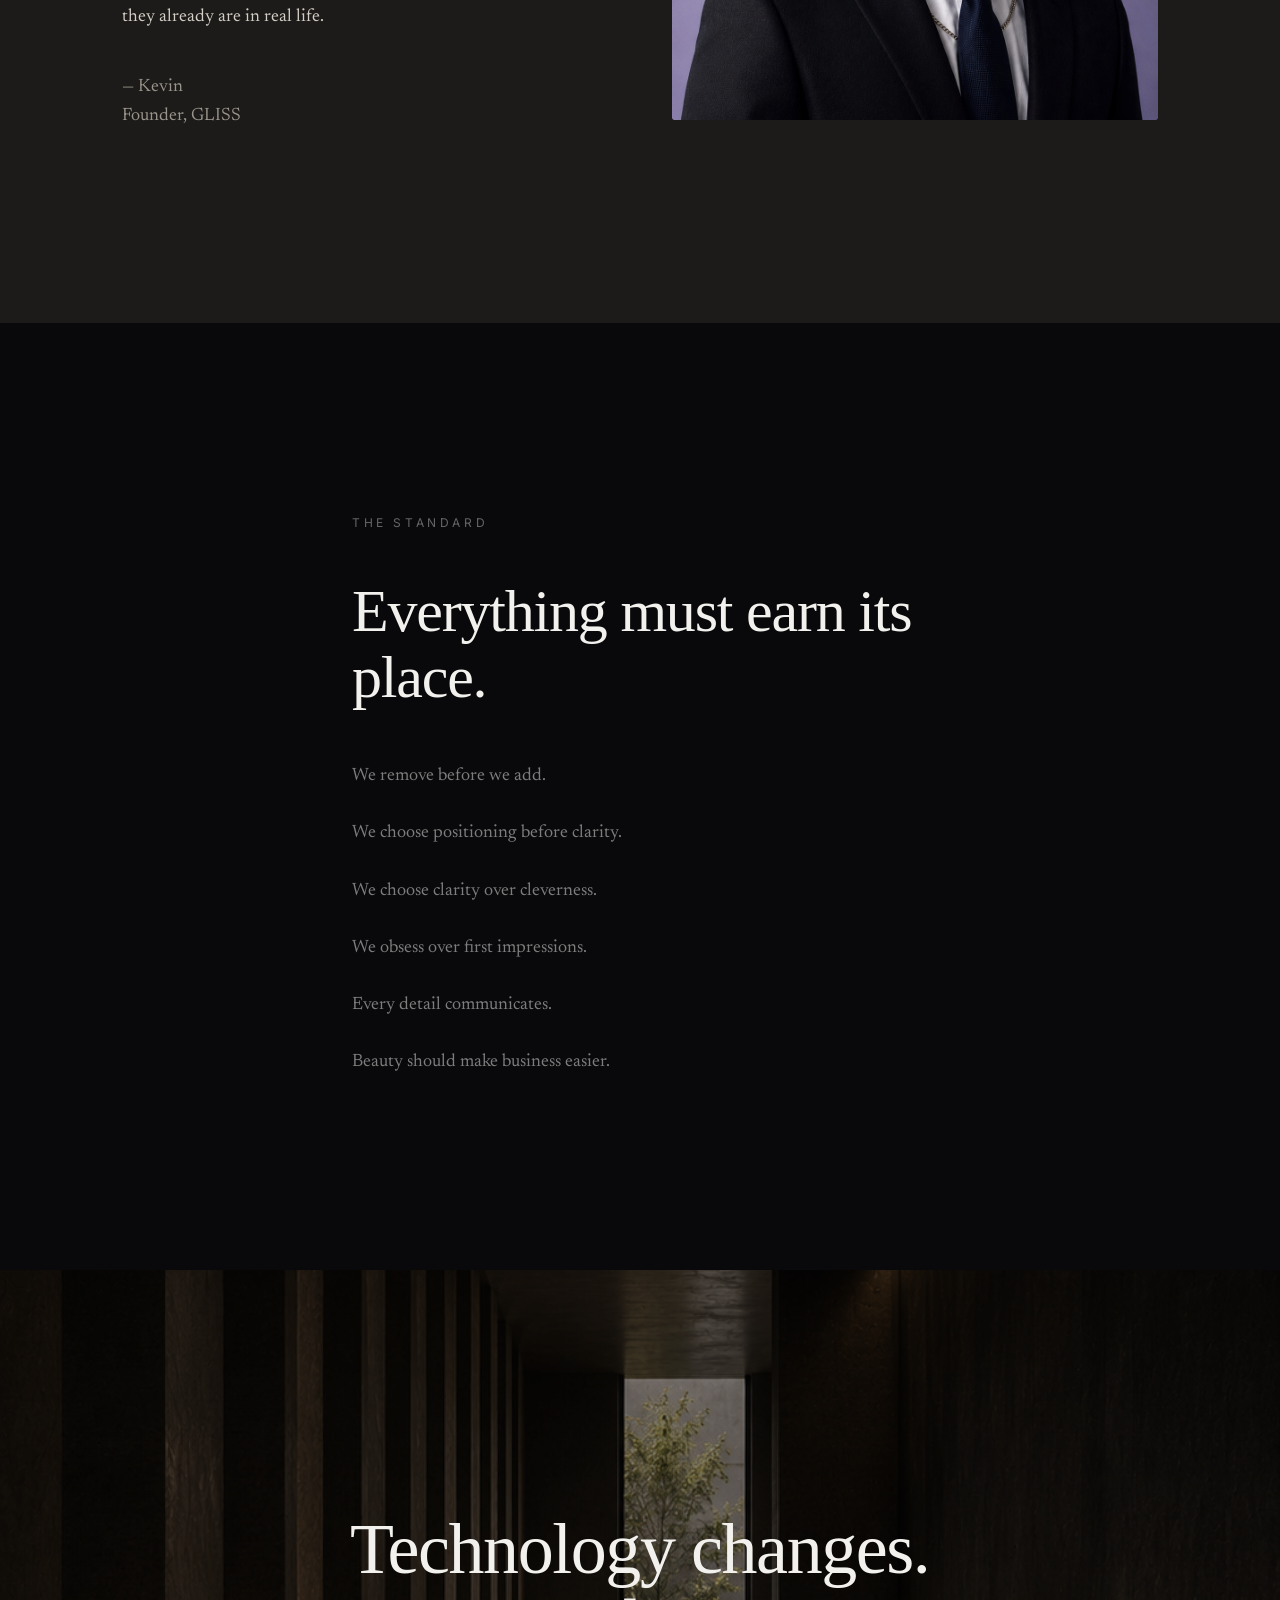
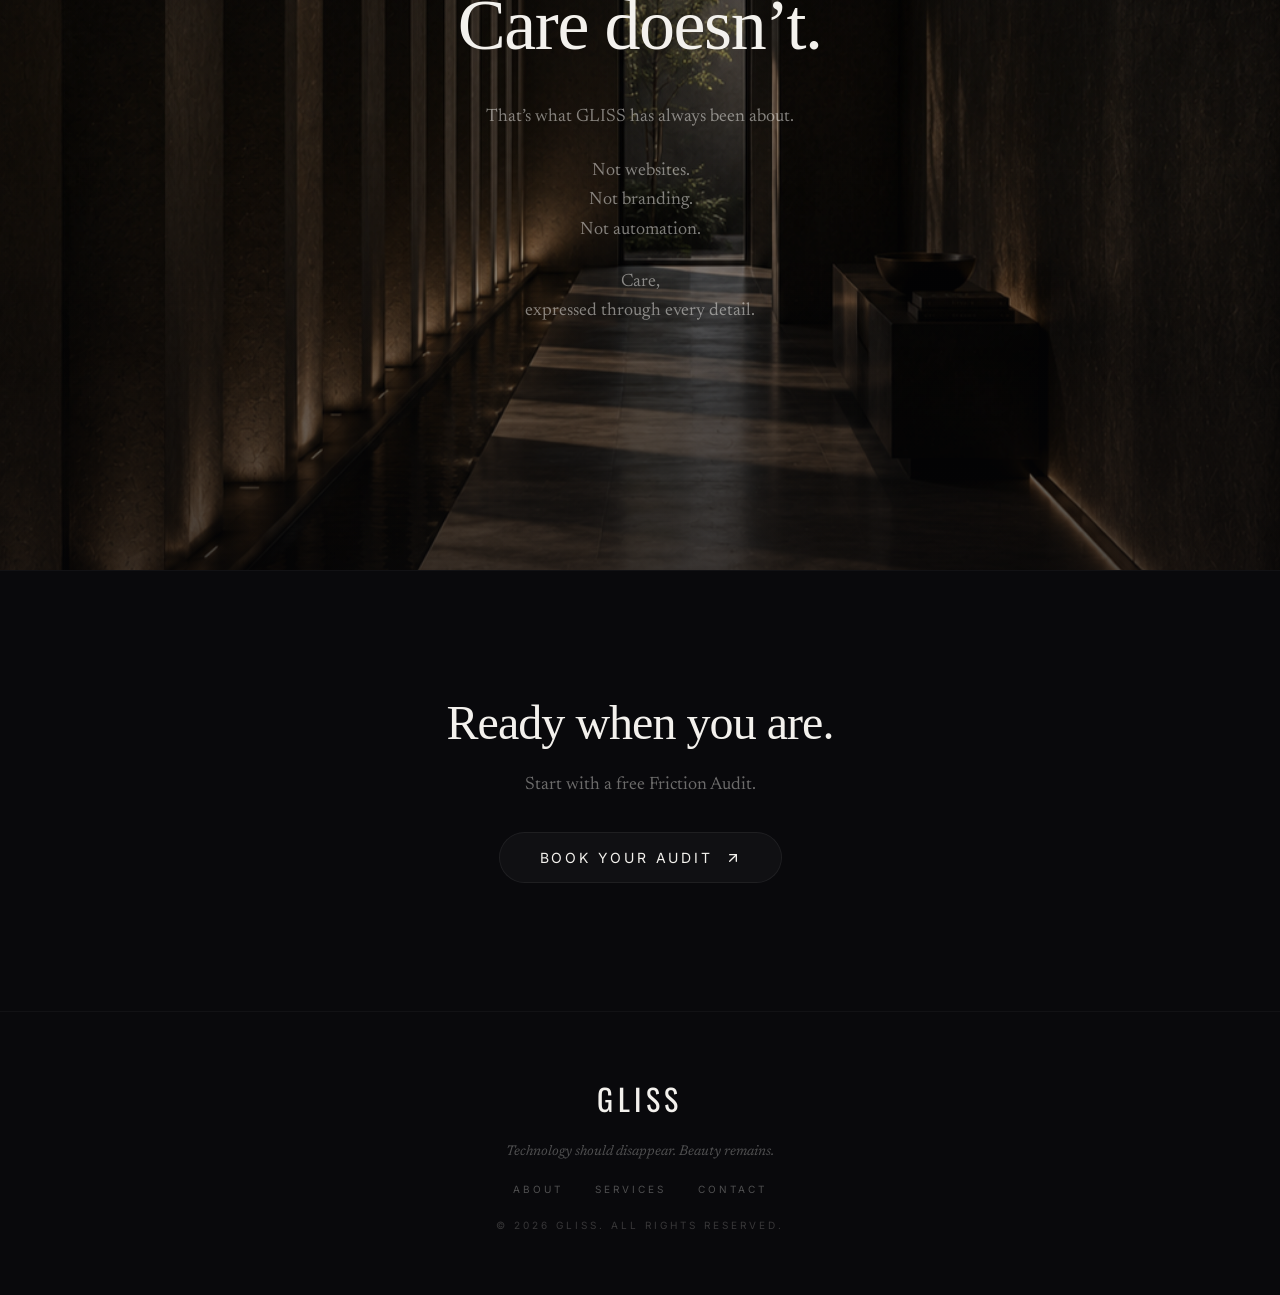
==== commit 26207b6e: "Add files via upload" ====
--- a/about.html
+++ b/about.html
@@ -4,7 +4,7 @@
 <meta charset="UTF-8">
 <link rel="icon" href="data:image/svg+xml,<svg xmlns='http://www.w3.org/2000/svg' viewBox='0 0 100 100'><text y='.9em' font-size='90' font-family='serif' font-weight='400' fill='%23f5f3ef'>G</text></svg>">
 <meta name="viewport" content="width=device-width, initial-scale=1.0">
-<meta name="description" content="GLISS — About. We make businesses easier to choose.">
+<meta name="description" content="GLISS — About. A philosophy about how businesses should be experienced.">
 <title>GLISS — About</title>
 <link rel="stylesheet" href="style.css">
 <link rel="stylesheet" href="gliss-animations.css">
@@ -18,7 +18,6 @@
       <a href="index.html" class="nav-link">Index</a>
       <a href="about.html" class="nav-link active">About</a>
       <a href="services.html" class="nav-link">Services</a>
-      <a href="collective.html" class="nav-link">Collective</a>
       <a href="contact.html" class="nav-link">Contact</a>
     </div>
     <div class="nav-actions">
@@ -37,7 +36,6 @@
   <a href="index.html" class="mobile-menu-link">Index</a>
   <a href="about.html" class="mobile-menu-link">About</a>
   <a href="services.html" class="mobile-menu-link">Services</a>
-  <a href="collective.html" class="mobile-menu-link">Collective</a>
   <a href="contact.html" class="mobile-menu-link">Contact</a>
   <a href="https://wa.me/27714636308?text=Hi%20Gliss!%20I%27d%20like%20to%20book%20a%20free%20Friction%20Audit." target="_blank" rel="noopener" class="mobile-menu-cta">Begin →</a>
 </div>
@@ -46,56 +44,135 @@
 <section class="hero hero-70">
   <div class="cinema hero-bg" data-parallax="true">
     <div class="cinema-inner">
-      <img src="images/hero-about.jpg" alt="Late-night creative workspace">
+      <img src="images/founder.jpg" alt="Kevin, founder of GLISS">
     </div>
   </div>
   <div class="hero-ov ov-about"></div>
   <div class="hero-content">
-    <span class="elabel enter-up" style="margin-bottom:1.5rem;">About</span>
-    <h1 class="h1 sz-s2 enter-up-lg" style="animation-delay:.2s;">We make businesses easier to choose.</h1>
+    <span class="elabel enter-up" style="margin-bottom:2rem;">Who we are</span>
+    <h1 class="h1 sz-s2 enter-up-lg">We never wanted to build another agency.</h1>
+    <p class="hero-sub enter-fade" style="margin-top:1.5rem;">Instead— we built a standard.</p>
   </div>
 </section>
 
-<!-- MANIFESTO -->
+<!-- INTRO BODY -->
 <section class="section section-lg">
-  <div class="container" style="display:flex;flex-direction:column;gap:4rem;">
-    <div class="reveal"><p class="manifesto-emph">Most agencies sell services. We remove friction.</p></div>
-    <div class="reveal"><p class="manifesto-text">A business rarely loses a customer because of bad service. It loses them in the moments no one is watching — an unclear price, a slow reply, a page that asks too much before it gives anything back.</p></div>
-    <div class="reveal"><p class="manifesto-text">GLISS exists to find those moments and remove them.</p></div>
-    <div class="reveal"><p class="manifesto-text">Kevin started GLISS after years of watching good businesses struggle. Not from lack of ambition. From friction no one had named yet.</p></div>
-    <div class="reveal"><p class="manifesto-emph">Every decision we make is judged by one standard: does this make the business easier to choose.</p></div>
+  <div class="container" style="max-width:38rem;margin:0 auto;display:flex;flex-direction:column;gap:2rem;">
+    <p class="body-lg reveal">GLISS exists because most businesses don’t have a marketing problem.</p>
+    <p class="body-lg reveal">They have a positioning problem.</p>
+    <p class="body-lg reveal">Without strong positioning, there can be no clarity.<br>Without clarity, trust becomes difficult.</p>
+    <p class="body-lg reveal">We help thoughtful businesses become easier to understand, easier to trust and easier to choose.</p>
+  </div>
+</section>
+
+<!-- WHY -->
+<section class="home-sec center">
+  <div class="cinema hero-bg" data-parallax="true">
+    <div class="cinema-inner">
+      <img src="images/hero-interior.jpg" alt="Quiet architectural space">
+    </div>
+  </div>
+  <div class="hero-ov ov-idea"></div>
+  <div class="home-ct w-3xl center">
+    <div class="reveal"><span class="elabel" style="margin-bottom:2.75rem;display:block;">Why</span></div>
+    <h2 class="h2 sz-s4 reveal" data-delay=".1">Every unnecessary step costs trust.</h2>
+    <p class="body-lg reveal" data-delay=".25" style="margin-top:2.5rem;">Somewhere along the way, business became noisy.</p>
+    <p class="body-lg reveal" data-delay=".35" style="margin-top:1.5rem;">More platforms.<br>More tools.<br>More features.<br>More complexity.</p>
+    <p class="body-lg reveal" data-delay=".45" style="margin-top:1.5rem;">Everyone kept adding.<br>Very few stopped to remove.</p>
+    <p class="body-lg reveal" data-delay=".55" style="margin-top:2rem;">GLISS exists to do exactly that.</p>
+  </div>
+</section>
+
+<!-- OUR BELIEF -->
+<section class="section section-lg">
+  <div class="container" style="max-width:38rem;margin:0 auto;display:flex;flex-direction:column;gap:2rem;">
+    <div class="reveal"><span class="elabel" style="margin-bottom:1.5rem;display:block;">Our belief</span></div>
+    <h2 class="h2 sz-s4 reveal">Positioning comes before clarity.</h2>
+    <p class="body-lg reveal" style="margin-top:1rem;">A business can’t be clear until it knows what it truly is.</p>
+    <p class="body-lg reveal">Before a website.<br>Before branding.<br>Before automation.<br>Comes positioning.</p>
+    <p class="body-lg reveal">Only then can every message feel consistent.<br>Every decision feel intentional.<br>Every interaction build trust.</p>
+    <p class="body-lg reveal">Clarity isn’t the beginning.<br>It’s the result of thoughtful positioning.</p>
+  </div>
+</section>
+
+<!-- OUR PHILOSOPHY -->
+<section class="home-sec center">
+  <div class="cinema hero-bg" data-parallax="true">
+    <div class="cinema-inner">
+      <img src="images/hero-systems.jpg" alt="Abstract forms of light">
+    </div>
+  </div>
+  <div class="hero-ov ov-systems"></div>
+  <div class="home-ct w-3xl center">
+    <div class="reveal"><span class="elabel" style="margin-bottom:2.75rem;display:block;">Our philosophy</span></div>
+    <h2 class="h2 sz-s4 reveal" data-delay=".1">Simplicity isn’t less.<br>It’s considered.</h2>
+    <p class="body-lg reveal" data-delay=".25" style="margin-top:2.5rem;">Beautiful businesses aren’t memorable because they’re louder.</p>
+    <p class="body-lg reveal" data-delay=".35" style="margin-top:1.5rem;">They’re memorable because nothing feels accidental.</p>
+    <p class="body-lg reveal" data-delay=".45" style="margin-top:1.5rem;">Every interaction.<br>Every page.<br>Every message.<br>Every reply.</p>
+    <p class="body-lg reveal" data-delay=".55" style="margin-top:1.5rem;">Everything feels intentional.</p>
+    <p class="body-lg reveal" data-delay=".65" style="margin-top:2rem;">That’s what we’re building.</p>
   </div>
 </section>
 
 <!-- FOUNDER -->
-<section class="section border-top">
-  <div class="founder-grid">
+<section class="section section-lg founder-section" style="background:#1c1b19 !important; color:#e8e4dc !important;">
+  <div class="founder-grid" style="max-width:1100px;margin:0 auto;padding:0 2rem;">
     <div class="reveal-x">
-      <span class="elabel" style="margin-bottom:2rem;display:block;">Meet the Founder</span>
-      <h2 class="h2 sz-s5b mb-8">Built from <em>the ground up.</em></h2>
-      <p class="founder-text">I'm Kevin, the founder of Gliss.</p>
-      <p class="founder-text">I didn't start this with funding, an office, or expensive equipment. I started it on a Xiaomi Redmi phone while working 10-hour shifts, building websites during breaks and late into the night.</p>
-      <p class="founder-text">That experience taught me something most agencies never have to learn: every click matters, every enquiry matters, and every rand a business invests should create measurable value.</p>
-      <p class="founder-text">Gliss was built on one belief: growing a business shouldn't feel complicated. The best digital experiences are smooth, effortless, and almost invisible. When everything works as it should, your customers don't notice the technology — they simply take the next step.</p>
-      <p class="founder-text">Today that same mindset shapes every project: thoughtful design, practical systems, and technology that disappears so your customers simply take the next step — and choose you.</p>
-      <span class="elabel" style="margin-top:2rem;display:block;">Smooth · Precise · Intentional</span>
+      <span class="elabel" style="margin-bottom:2.5rem;display:block;color:#9a958c !important;">Founder</span>
+      <h2 class="h2 sz-s5b mb-10" style="color:#f0ebe3 !important;">Hi, I’m Kevin.</h2>
+      <p class="founder-text no-animate" style="color:#d4cfc6 !important;">I started GLISS after noticing the same pattern again and again.</p>
+      <p class="founder-text no-animate" style="color:#d4cfc6 !important;">Incredible businesses were losing opportunities for reasons that had nothing to do with the quality of their work.</p>
+      <p class="founder-text no-animate" style="color:#d4cfc6 !important;">A confusing website.<br>An inconsistent identity.<br>Slow communication.<br>Tiny moments of friction that quietly cost trust.</p>
+      <p class="founder-text no-animate" style="color:#d4cfc6 !important;">I became obsessed with removing them.</p>
+      <p class="founder-text no-animate" style="color:#d4cfc6 !important;">Today, GLISS exists to help businesses feel as considered online as they already are in real life.</p>
+      <p class="founder-text no-animate" style="color:#9a958c !important;margin-top:2.5rem;">— Kevin<br>Founder, GLISS</p>
     </div>
     <div class="founder-img reveal-xr" data-delay=".15">
-      <div class="cinema" style="width:100%;height:100%;">
-        <div class="cinema-inner">
-          <img src="images/founder.jpg" alt="The founder's world">
-        </div>
+      <div style="width:100%;height:100%;overflow:hidden;border-radius:2px;">
+        <img src="images/founder.jpg" alt="Kevin, founder of GLISS" style="width:100%;height:100%;object-fit:cover;">
       </div>
     </div>
   </div>
 </section>
 
-<!-- PHILOSOPHY -->
-<section class="section section-lg border-top">
-  <div class="container text-center">
-    <span class="elabel" style="margin-bottom:2.5rem;display:block;">The Philosophy</span>
-    <h2 class="h2 sz-s5 reveal mb-10">Design is a form of respect.</h2>
-    <p class="body-xl reveal" data-delay=".2">When you respect someone's attention, you remove everything that makes them work for an answer. That's not decoration. That's what makes a business easy to choose.</p>
+<!-- THE STANDARD -->
+<section class="section section-lg">
+  <div class="container" style="max-width:36rem;margin:0 auto;display:flex;flex-direction:column;gap:1.75rem;">
+    <div class="reveal"><span class="elabel" style="margin-bottom:1.25rem;display:block;">The standard</span></div>
+    <h2 class="h2 sz-s4 reveal" style="margin-bottom:1.5rem;">Everything must earn its place.</h2>
+    <p class="body-lg reveal">We remove before we add.</p>
+    <p class="body-lg reveal">We choose positioning before clarity.</p>
+    <p class="body-lg reveal">We choose clarity over cleverness.</p>
+    <p class="body-lg reveal">We obsess over first impressions.</p>
+    <p class="body-lg reveal">Every detail communicates.</p>
+    <p class="body-lg reveal">Beauty should make business easier.</p>
+  </div>
+</section>
+
+<!-- FINAL STATEMENT -->
+<section class="home-sec center">
+  <div class="cinema hero-bg" data-parallax="true">
+    <div class="cinema-inner">
+      <img src="images/hero-belonging.jpg" alt="Gateway of light">
+    </div>
+  </div>
+  <div class="hero-ov ov-belonging-h"></div>
+  <div class="home-ct w-3xl center">
+    <h2 class="h2 sz-s2 reveal">Technology changes.<br>Care doesn’t.</h2>
+    <p class="body-lg reveal" data-delay=".2" style="margin-top:2.5rem;">That’s what GLISS has always been about.</p>
+    <p class="body-lg reveal" data-delay=".3" style="margin-top:1.5rem;">Not websites.<br>Not branding.<br>Not automation.</p>
+    <p class="body-lg reveal" data-delay=".4" style="margin-top:1.5rem;">Care,<br>expressed through every detail.</p>
+  </div>
+</section>
+
+<!-- FINAL CTA -->
+<section class="section text-center border-top">
+  <div class="container-2xl">
+    <h2 class="h2 sz-s5b reveal mb-6">Ready when you are.</h2>
+    <p class="body-lg reveal mb-8" data-delay=".1" style="opacity:0.85;">Start with a free Friction Audit.</p>
+    <div class="reveal" data-delay=".2">
+      <a href="https://wa.me/27714636308?text=Hi%20Gliss!%20I%27d%20like%20to%20book%20a%20free%20Friction%20Audit." target="_blank" rel="noopener" class="cta-btn">Book Your Audit <svg width="16" height="16" viewBox="0 0 24 24" fill="none" stroke="currentColor" stroke-width="2" stroke-linecap="round" stroke-linejoin="round"><path d="M7 17 17 7"/><path d="M7 7h10v10"/></svg></a>
+    </div>
   </div>
 </section>
 
@@ -106,7 +183,6 @@
     <div class="footer-links">
       <a href="about.html" class="footer-link">About</a>
       <a href="services.html" class="footer-link">Services</a>
-      <a href="collective.html" class="footer-link">Collective</a>
       <a href="contact.html" class="footer-link">Contact</a>
     </div>
     <p class="footer-copy">© <span id="year"></span> GLISS. All rights reserved.</p>
--- a/gliss-animations.css
+++ b/gliss-animations.css
@@ -1,268 +1,123 @@
 /* ============================================================
-   GLISS — Advanced Animation Module
-   Premium · Minimal · Cinematic · Scroll-driven
-   Drop this file into your project and link after style.css
+   GLISS — Smooth Animation Module (No-Jump Edition)
+   Premium · Subtle · Mobile-friendly · Conflict-resistant
    ============================================================ */
 
-/* ------------------------------------------------------------
-   1. Custom Properties & Easing
-   ------------------------------------------------------------ */
 :root {
-  --ease-out-expo: cubic-bezier(0.16, 1, 0.3, 1);
-  --ease-out-quart: cubic-bezier(0.25, 1, 0.5, 1);
-  --ease-in-out-soft: cubic-bezier(0.4, 0, 0.2, 1);
-  --ease-spring: cubic-bezier(0.34, 1.56, 0.64, 1);
-
-  --duration-fast: 0.45s;
-  --duration-base: 0.8s;
-  --duration-slow: 1.2s;
-  --duration-cinematic: 1.6s;
-
-  --reveal-distance: 48px;
-  --reveal-scale: 0.97;
-}
-
-/* ------------------------------------------------------------
-   2. Base Reveal System (Scroll-Driven where supported)
+  --ease-out: cubic-bezier(0.16, 1, 0.3, 1);
+  --ease-soft: cubic-bezier(0.25, 1, 0.5, 1);
+  --dur: 0.75s;
+  --dur-slow: 1.1s;
+}
+
+/* ------------------------------------------------------------
+   Base state — very gentle
    ------------------------------------------------------------ */
 .reveal,
 .reveal-x,
 .reveal-xr,
 .enter-up,
 .enter-up-lg,
+.enter-fade,
+.service-item,
+.outcome,
+.role,
+.founder-text {
+  opacity: 0.01;
+  will-change: transform, opacity;
+}
+
+.reveal,
+.enter-up,
+.service-item,
+.outcome,
+.role,
+.founder-text {
+  transform: translateY(18px);
+}
+
+.enter-up-lg {
+  transform: translateY(28px);
+}
+
+.reveal-x {
+  transform: translateX(-16px);
+}
+
+.reveal-xr {
+  transform: translateX(16px);
+}
+
 .enter-fade {
-  opacity: 0;
-  will-change: transform, opacity;
-}
-
-/* Fallback for browsers without scroll-driven animations */
-@supports not (animation-timeline: view()) {
-  .reveal,
-  .enter-up {
-    transform: translateY(var(--reveal-distance));
-    transition: opacity var(--duration-base) var(--ease-out-expo),
-                transform var(--duration-base) var(--ease-out-expo);
-  }
-
-  .reveal-x {
-    transform: translateX(-40px);
-    transition: opacity var(--duration-base) var(--ease-out-expo),
-                transform var(--duration-base) var(--ease-out-expo);
-  }
-
-  .reveal-xr {
-    transform: translateX(40px);
-    transition: opacity var(--duration-base) var(--ease-out-expo),
-                transform var(--duration-base) var(--ease-out-expo);
-  }
-
-  .enter-up-lg {
-    transform: translateY(72px);
-    transition: opacity var(--duration-slow) var(--ease-out-expo),
-                transform var(--duration-slow) var(--ease-out-expo);
-  }
-
-  .enter-fade {
-    transition: opacity var(--duration-slow) var(--ease-out-expo);
-  }
-
-  .in-view .reveal,
-  .in-view .enter-up,
-  .in-view .enter-up-lg,
-  .in-view .enter-fade,
-  .in-view .reveal-x,
-  .in-view .reveal-xr,
-  .reveal.in-view,
-  .enter-up.in-view,
-  .enter-up-lg.in-view,
-  .enter-fade.in-view,
-  .reveal-x.in-view,
-  .reveal-xr.in-view {
-    opacity: 1;
-    transform: none;
-  }
-}
-
-/* Modern scroll-driven animations */
-@supports (animation-timeline: view()) {
-  .reveal {
-    animation: reveal-up var(--duration-base) var(--ease-out-expo) both;
-    animation-timeline: view();
-    animation-range: entry 5% cover 25%;
-  }
-
-  .reveal-x {
-    animation: reveal-left var(--duration-base) var(--ease-out-expo) both;
-    animation-timeline: view();
-    animation-range: entry 5% cover 25%;
-  }
-
-  .reveal-xr {
-    animation: reveal-right var(--duration-base) var(--ease-out-expo) both;
-    animation-timeline: view();
-    animation-range: entry 5% cover 25%;
-  }
-
-  .enter-up {
-    animation: reveal-up var(--duration-base) var(--ease-out-expo) both;
-    animation-timeline: view();
-    animation-range: entry 0% cover 20%;
-  }
-
-  .enter-up-lg {
-    animation: reveal-up-lg var(--duration-slow) var(--ease-out-expo) both;
-    animation-timeline: view();
-    animation-range: entry 0% cover 30%;
-  }
-
-  .enter-fade {
-    animation: fade-in var(--duration-slow) var(--ease-out-expo) both;
-    animation-timeline: view();
-    animation-range: entry 0% cover 25%;
-  }
-}
-
-/* Keyframes */
-@keyframes reveal-up {
-  from {
-    opacity: 0;
-    transform: translateY(var(--reveal-distance));
-  }
-  to {
-    opacity: 1;
-    transform: translateY(0);
-  }
-}
-
-@keyframes reveal-up-lg {
-  from {
-    opacity: 0;
-    transform: translateY(72px);
-  }
-  to {
-    opacity: 1;
-    transform: translateY(0);
-  }
-}
-
-@keyframes reveal-left {
-  from {
-    opacity: 0;
-    transform: translateX(-48px);
-  }
-  to {
-    opacity: 1;
-    transform: translateX(0);
-  }
-}
-
-@keyframes reveal-right {
-  from {
-    opacity: 0;
-    transform: translateX(48px);
-  }
-  to {
-    opacity: 1;
-    transform: translateX(0);
-  }
-}
-
-@keyframes fade-in {
-  from { opacity: 0; }
-  to   { opacity: 1; }
-}
-
-/* ------------------------------------------------------------
-   3. Stagger Delays (data-delay attribute support)
-   ------------------------------------------------------------ */
-[data-delay="0"]   { animation-delay: 0s; }
-[data-delay=".08"] { animation-delay: 0.08s; }
-[data-delay=".1"]  { animation-delay: 0.1s; }
-[data-delay=".15"] { animation-delay: 0.15s; }
-[data-delay=".2"]  { animation-delay: 0.2s; }
-[data-delay=".25"] { animation-delay: 0.25s; }
-[data-delay=".3"]  { animation-delay: 0.3s; }
-[data-delay=".4"]  { animation-delay: 0.4s; }
-[data-delay=".5"]  { animation-delay: 0.5s; }
-[data-delay=".6"]  { animation-delay: 0.6s; }
-[data-delay=".7"]  { animation-delay: 0.7s; }
-[data-delay=".8"]  { animation-delay: 0.8s; }
-[data-delay="1"]   { animation-delay: 1s; }
-
-/* ------------------------------------------------------------
-   4. Hero-Specific Cinematic Entrance
-   ------------------------------------------------------------ */
-.hero-content .elabel {
-  animation: fade-in 1s var(--ease-out-expo) 0.3s both;
-}
-
-.hero-content .h1 {
-  animation: reveal-up-lg 1.4s var(--ease-out-expo) 0.5s both;
-}
-
-.hero-content .hero-sub {
-  animation: fade-in 1.2s var(--ease-out-expo) both;
-}
-
-.hero-content .hero-sub:nth-of-type(1) { animation-delay: 1s; }
-.hero-content .hero-sub:nth-of-type(2) { animation-delay: 1.35s; }
-
-/* Scroll hint subtle pulse */
-.scroll-hint {
-  animation: scroll-hint 2.8s var(--ease-in-out-soft) infinite;
-}
-
-@keyframes scroll-hint {
-  0%, 100% { opacity: 0.45; transform: translateY(0); }
-  50%      { opacity: 0.85; transform: translateY(6px); }
-}
-
-/* ------------------------------------------------------------
-   5. Image / Cinema Reveals
-   ------------------------------------------------------------ */
-.cinema-inner img {
-  transform: scale(1.06);
-  transition: transform 1.8s var(--ease-out-expo);
-}
-
-.section.in-view .cinema-inner img,
-.home-sec.in-view .cinema-inner img,
-.hero.in-view .cinema-inner img {
-  transform: scale(1);
-}
-
-/* Soft clip-path image reveal (optional enhancement) */
-.cinema-reveal img {
-  clip-path: inset(8% 8% 8% 8%);
-  transition: clip-path 1.5s var(--ease-out-expo),
-              transform 1.8s var(--ease-out-expo);
-}
-
-.section.in-view .cinema-reveal img,
-.home-sec.in-view .cinema-reveal img {
-  clip-path: inset(0 0 0 0);
-}
-
-/* ------------------------------------------------------------
-   6. Service Items & Outcomes
-   ------------------------------------------------------------ */
-.service-item,
-.outcome {
-  opacity: 0;
-  transform: translateY(32px);
-  transition: opacity 0.9s var(--ease-out-expo),
-              transform 0.9s var(--ease-out-expo);
-}
-
+  transform: none;
+}
+
+/* ------------------------------------------------------------
+   Visible state
+   ------------------------------------------------------------ */
+.reveal.in-view,
+.enter-up.in-view,
+.enter-up-lg.in-view,
+.enter-fade.in-view,
+.reveal-x.in-view,
+.reveal-xr.in-view,
 .service-item.in-view,
 .outcome.in-view,
+.role.in-view,
+.founder-text.in-view,
+.section.in-view .reveal,
+.section.in-view .enter-up,
+.section.in-view .enter-up-lg,
+.section.in-view .enter-fade,
+.section.in-view .reveal-x,
+.section.in-view .reveal-xr,
+.home-sec.in-view .reveal,
+.home-sec.in-view .enter-up,
+.home-sec.in-view .enter-up-lg,
+.home-sec.in-view .enter-fade,
 .services-list.in-view .service-item,
-.space-y-5.in-view .outcome {
+.space-y-5.in-view .outcome,
+.roles-grid.in-view .role,
+.founder-grid.in-view .founder-text {
   opacity: 1;
   transform: none;
 }
 
-/* Stagger service items automatically */
+.reveal,
+.reveal-x,
+.reveal-xr,
+.enter-up,
+.enter-up-lg,
+.enter-fade,
+.service-item,
+.outcome,
+.role,
+.founder-text {
+  transition: opacity var(--dur) var(--ease-out),
+              transform var(--dur) var(--ease-out);
+}
+
+.enter-up-lg {
+  transition-duration: var(--dur-slow);
+}
+
+/* ------------------------------------------------------------
+   Stagger delays (gentle)
+   ------------------------------------------------------------ */
+[data-delay="0"]   { transition-delay: 0s; }
+[data-delay=".08"] { transition-delay: 0.06s; }
+[data-delay=".1"]  { transition-delay: 0.08s; }
+[data-delay=".15"] { transition-delay: 0.12s; }
+[data-delay=".2"]  { transition-delay: 0.16s; }
+[data-delay=".25"] { transition-delay: 0.2s; }
+[data-delay=".3"]  { transition-delay: 0.24s; }
+[data-delay=".4"]  { transition-delay: 0.3s; }
+[data-delay=".5"]  { transition-delay: 0.36s; }
+[data-delay=".6"]  { transition-delay: 0.42s; }
+[data-delay=".7"]  { transition-delay: 0.48s; }
+[data-delay=".8"]  { transition-delay: 0.54s; }
+[data-delay="1"]   { transition-delay: 0.65s; }
+
 .services-list .service-item:nth-child(1) { transition-delay: 0.05s; }
 .services-list .service-item:nth-child(2) { transition-delay: 0.12s; }
 .services-list .service-item:nth-child(3) { transition-delay: 0.19s; }
@@ -271,117 +126,93 @@
 .services-list .service-item:nth-child(6) { transition-delay: 0.40s; }
 
 /* ------------------------------------------------------------
-   7. CTA & Interactive Elements
+   Hero entrance (one-time, soft)
+   ------------------------------------------------------------ */
+.hero-content .elabel {
+  opacity: 0;
+  animation: soft-fade 1s var(--ease-out) 0.25s forwards;
+}
+
+.hero-content .h1 {
+  opacity: 0;
+  transform: translateY(22px);
+  animation: soft-rise 1.15s var(--ease-out) 0.4s forwards;
+}
+
+.hero-content .hero-sub {
+  opacity: 0;
+  animation: soft-fade 1s var(--ease-out) forwards;
+}
+
+.hero-content .hero-sub:nth-of-type(1) { animation-delay: 0.85s; }
+.hero-content .hero-sub:nth-of-type(2) { animation-delay: 1.1s; }
+
+@keyframes soft-fade {
+  to { opacity: 1; }
+}
+
+@keyframes soft-rise {
+  to {
+    opacity: 1;
+    transform: translateY(0);
+  }
+}
+
+.scroll-hint {
+  animation: hint-pulse 3s ease-in-out infinite;
+}
+
+@keyframes hint-pulse {
+  0%, 100% { opacity: 0.4; }
+  50%      { opacity: 0.75; }
+}
+
+/* ------------------------------------------------------------
+   CTA hover — refined, no jump
    ------------------------------------------------------------ */
 .cta-btn,
 .nav-cta,
 .link-arrow,
 .f-submit {
-  transition: transform var(--duration-fast) var(--ease-out-expo),
-              opacity var(--duration-fast) var(--ease-out-expo),
-              background-color var(--duration-fast) var(--ease-out-expo),
-              color var(--duration-fast) var(--ease-out-expo),
-              box-shadow var(--duration-fast) var(--ease-out-expo);
+  transition: transform 0.35s var(--ease-out),
+              opacity 0.35s var(--ease-out);
 }
 
 .cta-btn:hover,
 .nav-cta:hover {
-  transform: translateY(-3px) scale(1.02);
+  transform: translateY(-2px);
 }
 
 .cta-btn:active,
 .nav-cta:active {
-  transform: translateY(-1px) scale(0.99);
-  transition-duration: 0.15s;
-}
-
-.link-arrow {
-  display: inline-flex;
-  align-items: center;
-  gap: 0.4em;
+  transform: translateY(0);
+  transition-duration: 0.12s;
 }
 
 .link-arrow svg {
-  transition: transform var(--duration-fast) var(--ease-out-expo);
+  transition: transform 0.35s var(--ease-out);
 }
 
 .link-arrow:hover svg {
-  transform: translate(3px, -3px);
-}
-
-/* ------------------------------------------------------------
-   8. Roles Grid (Collective page)
-   ------------------------------------------------------------ */
-.role {
-  opacity: 0;
-  transform: translateY(20px) scale(0.96);
-  transition: opacity 0.7s var(--ease-out-expo),
-              transform 0.7s var(--ease-out-expo);
-}
-
-.roles-grid.in-view .role {
-  opacity: 1;
-  transform: none;
-}
-
-/* ------------------------------------------------------------
-   9. Founder & Contact Sections
-   ------------------------------------------------------------ */
-.founder-text {
-  opacity: 0;
-  transform: translateY(24px);
-  transition: opacity 0.8s var(--ease-out-expo),
-              transform 0.8s var(--ease-out-expo);
-}
-
-.founder-grid.in-view .founder-text {
-  opacity: 1;
-  transform: none;
-}
-
-.founder-grid.in-view .founder-text:nth-of-type(1) { transition-delay: 0.1s; }
-.founder-grid.in-view .founder-text:nth-of-type(2) { transition-delay: 0.2s; }
-.founder-grid.in-view .founder-text:nth-of-type(3) { transition-delay: 0.3s; }
-.founder-grid.in-view .founder-text:nth-of-type(4) { transition-delay: 0.4s; }
-.founder-grid.in-view .founder-text:nth-of-type(5) { transition-delay: 0.5s; }
-
-/* ------------------------------------------------------------
-   10. View Transitions (Page Changes)
-   ------------------------------------------------------------ */
-@view-transition {
-  navigation: auto;
-}
-
-::view-transition-old(root),
-::view-transition-new(root) {
-  animation-duration: 0.55s;
-  animation-timing-function: var(--ease-out-expo);
-}
-
-::view-transition-old(root) {
-  animation-name: fade-out-scale;
-}
-
-::view-transition-new(root) {
-  animation-name: fade-in-scale;
-}
-
-@keyframes fade-out-scale {
-  to {
-    opacity: 0;
-    transform: scale(0.98);
-  }
-}
-
-@keyframes fade-in-scale {
-  from {
-    opacity: 0;
-    transform: scale(1.02);
-  }
-}
-
-/* ------------------------------------------------------------
-   11. Reduced Motion Preference
+  transform: translate(2px, -2px);
+}
+
+/* ------------------------------------------------------------
+   Image scale — extremely subtle
+   ------------------------------------------------------------ */
+.cinema-inner img {
+  transform: scale(1.03);
+  transition: transform 1.6s var(--ease-out);
+}
+
+.section.in-view .cinema-inner img,
+.home-sec.in-view .cinema-inner img,
+.hero.in-view .cinema-inner img {
+  transform: scale(1);
+}
+
+/* ------------------------------------------------------------
+   Reduced motion
    ------------------------------------------------------------ */
 @media (prefers-reduced-motion: reduce) {
   *,
@@ -390,7 +221,6 @@
     animation-duration: 0.01ms !important;
     animation-iteration-count: 1 !important;
     transition-duration: 0.01ms !important;
-    scroll-behavior: auto !important;
   }
 
   .reveal,
@@ -402,22 +232,76 @@
   .service-item,
   .outcome,
   .role,
-  .founder-text {
+  .founder-text,
+  .hero-content .elabel,
+  .hero-content .h1,
+  .hero-content .hero-sub {
     opacity: 1 !important;
     transform: none !important;
-  }
-}
-
-/* ------------------------------------------------------------
-   12. Utility Classes
-   ------------------------------------------------------------ */
-.will-animate {
-  will-change: transform, opacity;
-}
-
-.no-animate {
+    animation: none !important;
+  }
+}
+
+/* ------------------------------------------------------------
+   Mobile safety — even smaller movement
+   ------------------------------------------------------------ */
+@media (max-width: 768px) {
+  .reveal,
+  .enter-up,
+  .service-item,
+  .outcome,
+  .role,
+  .founder-text {
+    transform: translateY(12px);
+  }
+
+  .enter-up-lg {
+    transform: translateY(18px);
+  }
+
+  .reveal-x,
+  .reveal-xr {
+    transform: translateX(0);
+  }
+}
+
+
+
+
+/* ============================================================
+   FOUNDER SECTION — force visibility & contrast
+   This section intentionally breaks the dark cinematic rhythm
+   ============================================================ */
+.founder-section {
+  background: #1c1b19 !important;
+  color: #e8e4dc !important;
+}
+
+.founder-section .elabel {
+  color: #9a958c !important;
+  opacity: 1 !important;
+  transform: none !important;
+}
+
+.founder-section h2,
+.founder-section .h2 {
+  color: #f0ebe3 !important;
+  opacity: 1 !important;
+  transform: none !important;
+}
+
+.founder-section .founder-text,
+.founder-section p {
+  color: #d4cfc6 !important;
+  opacity: 1 !important;
+  transform: none !important;
+  transition: none !important;
+  animation: none !important;
+}
+
+.founder-section .no-animate {
+  opacity: 1 !important;
+  transform: none !important;
   animation: none !important;
   transition: none !important;
-  opacity: 1 !important;
-  transform: none !important;
-}
+}
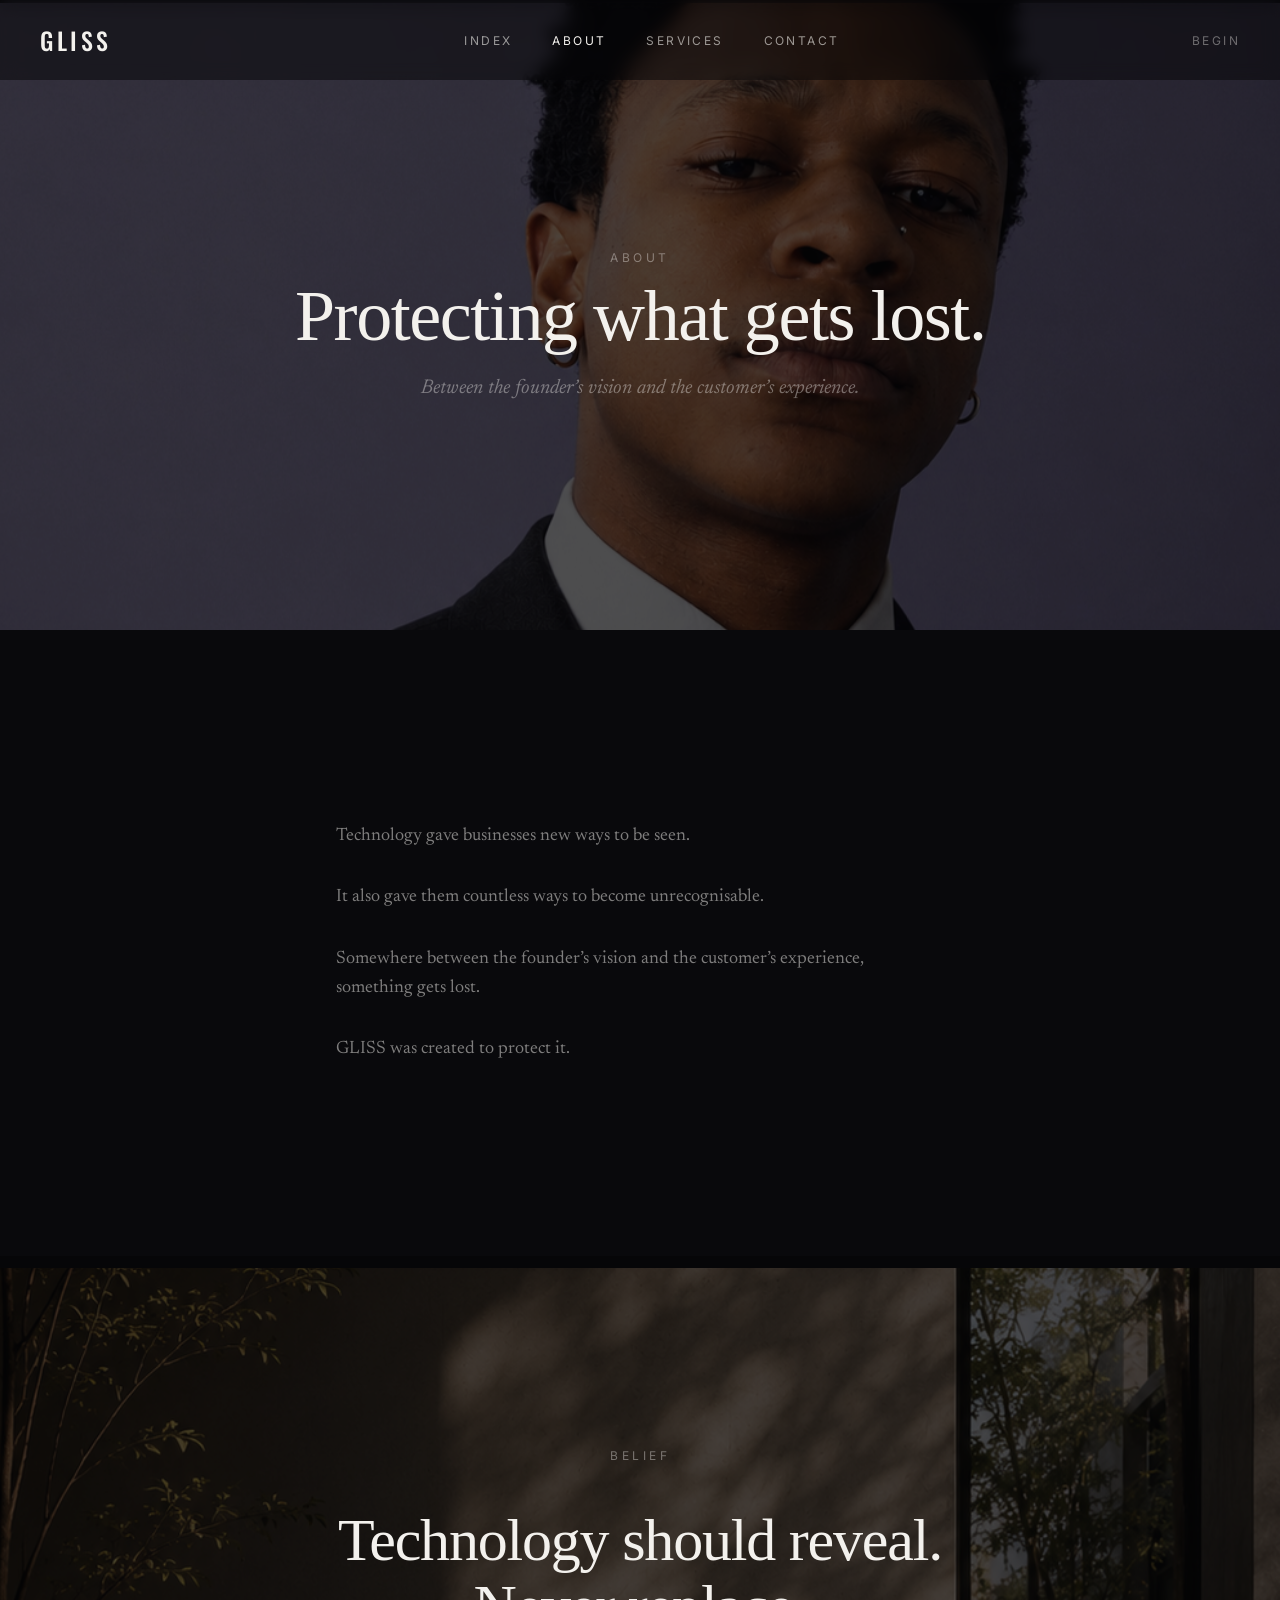
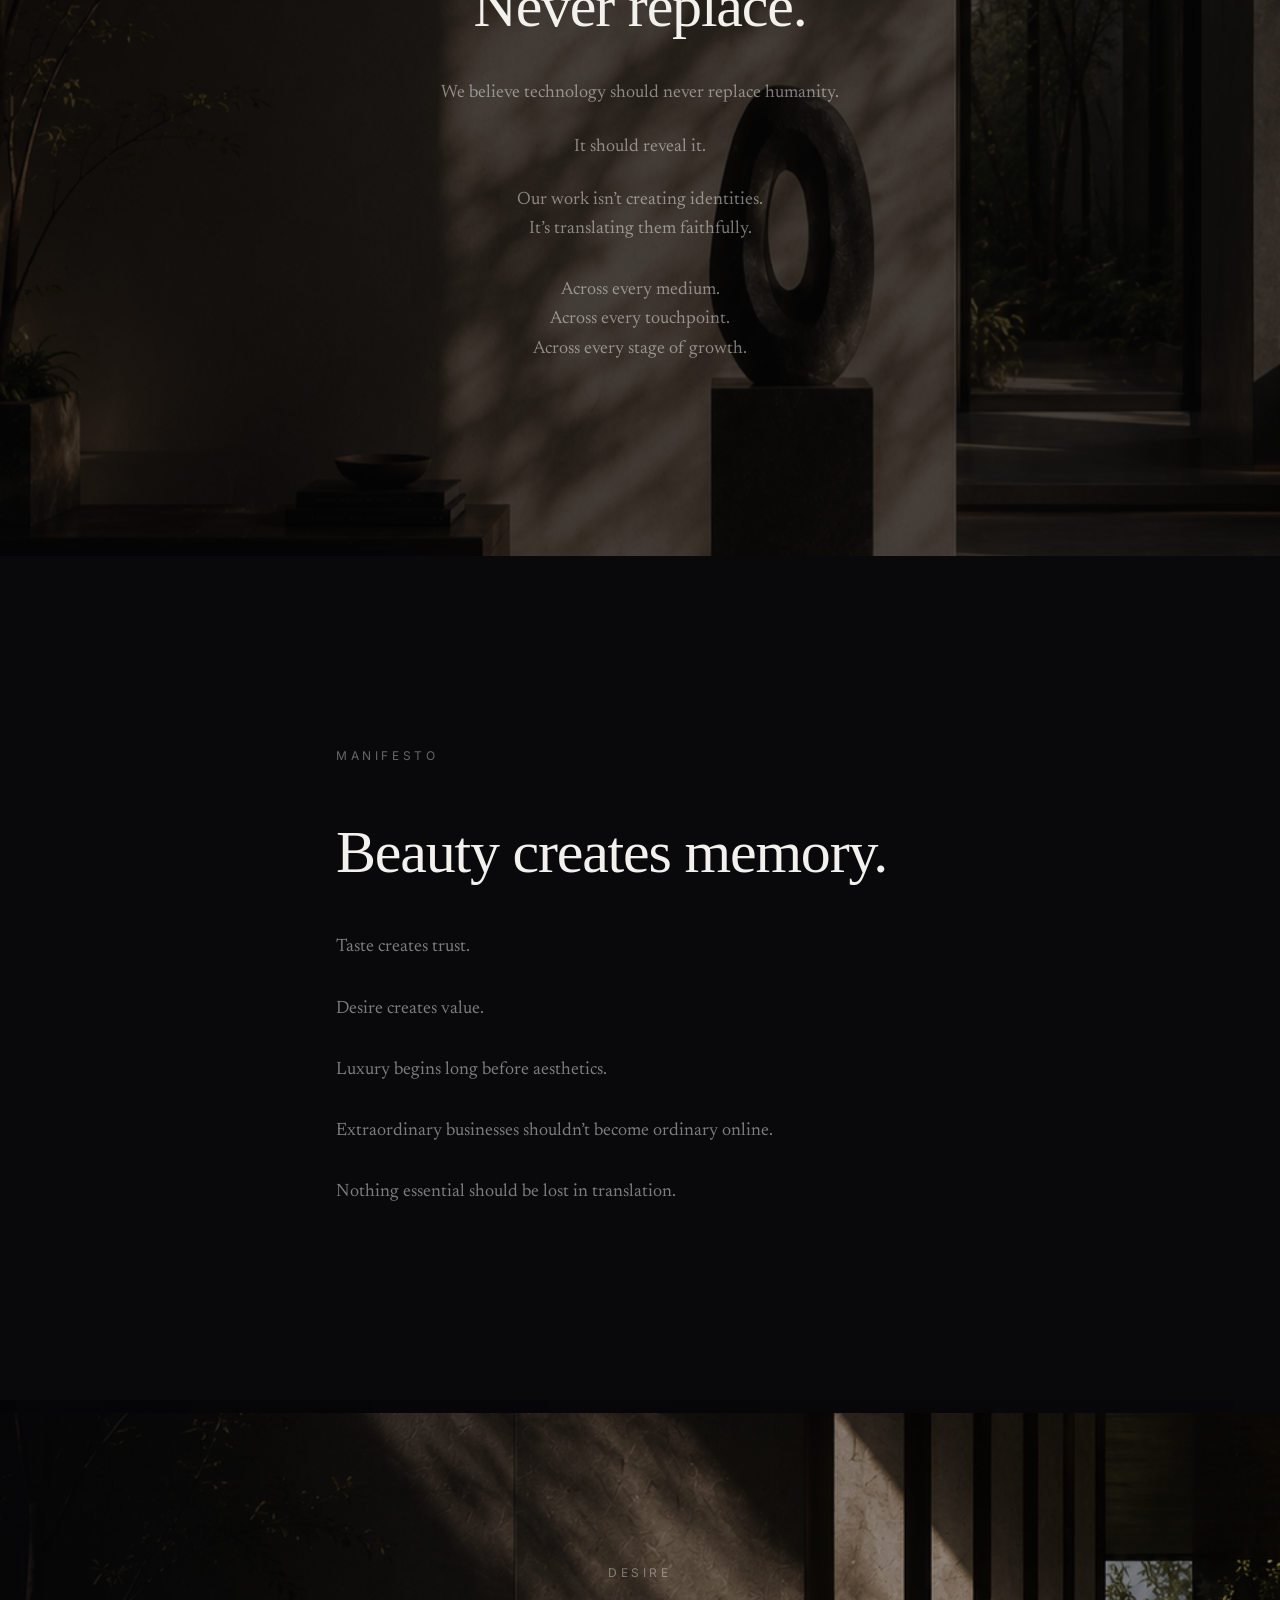
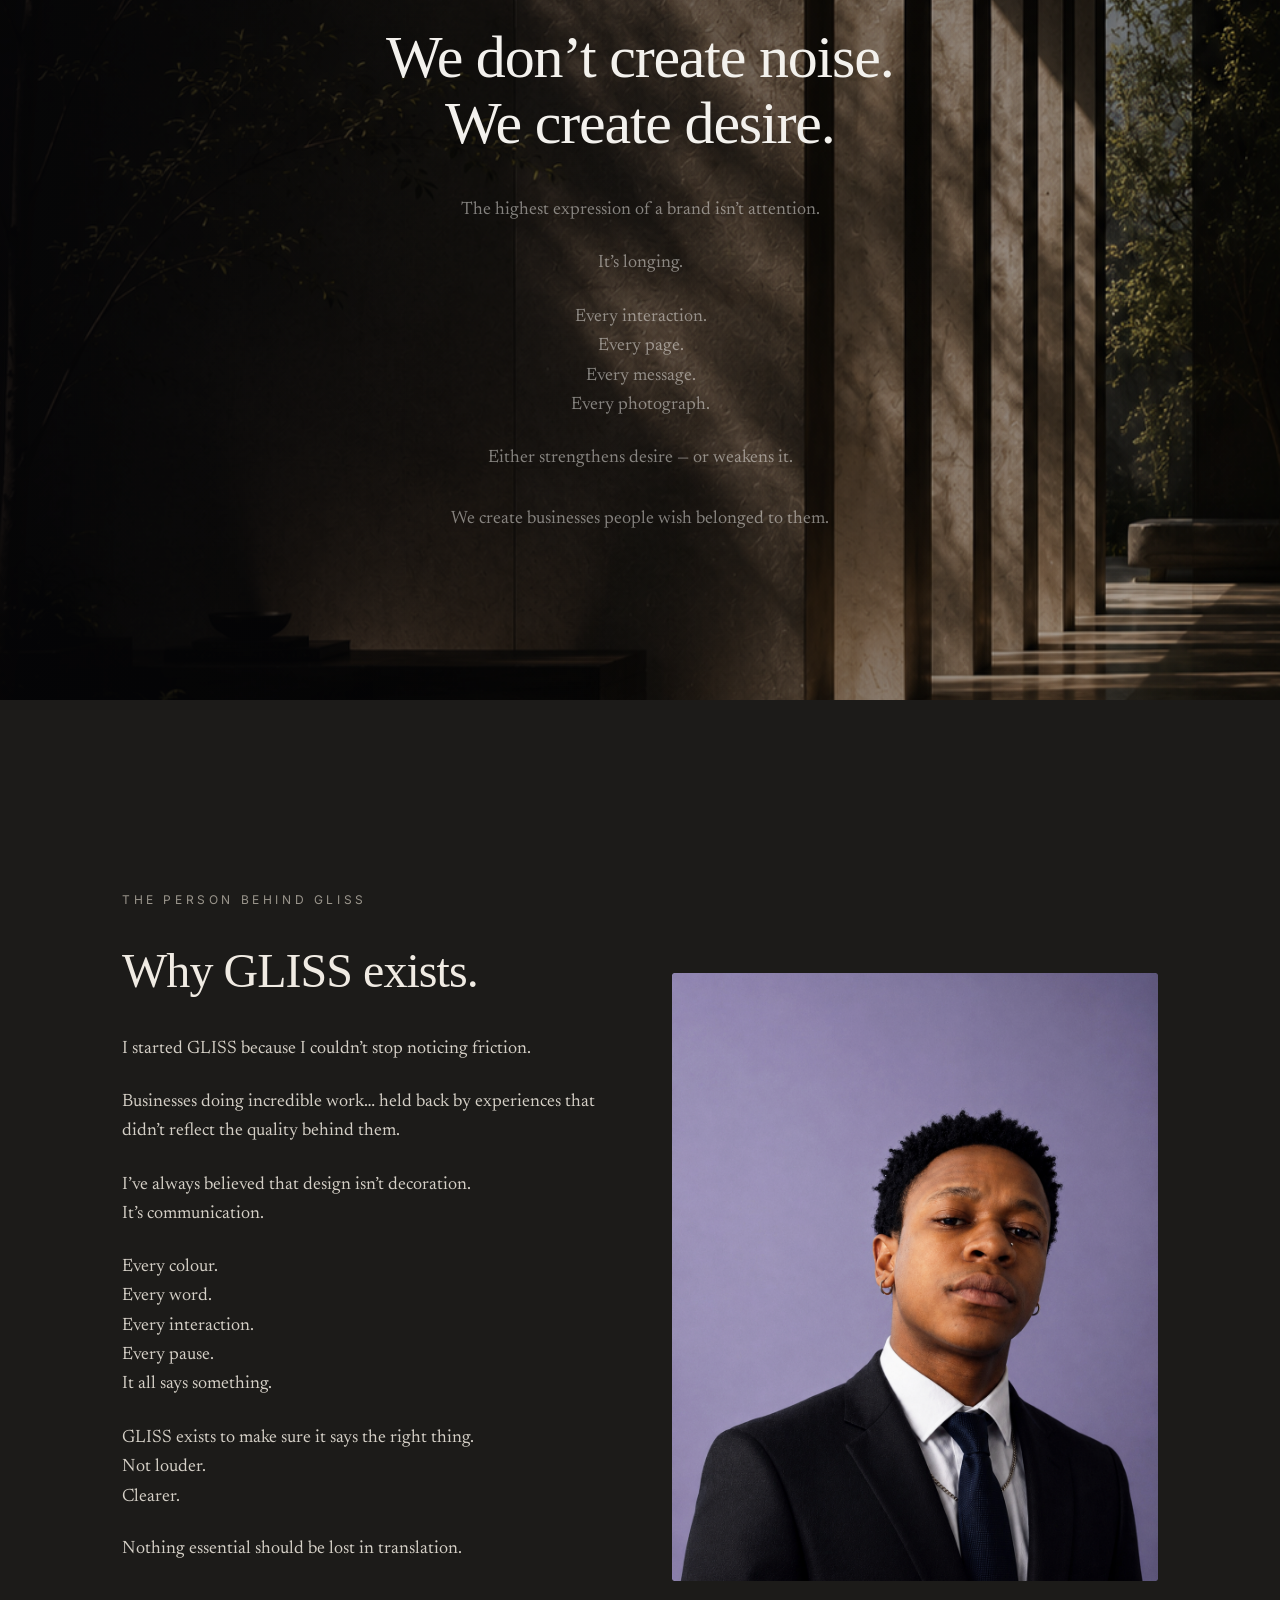
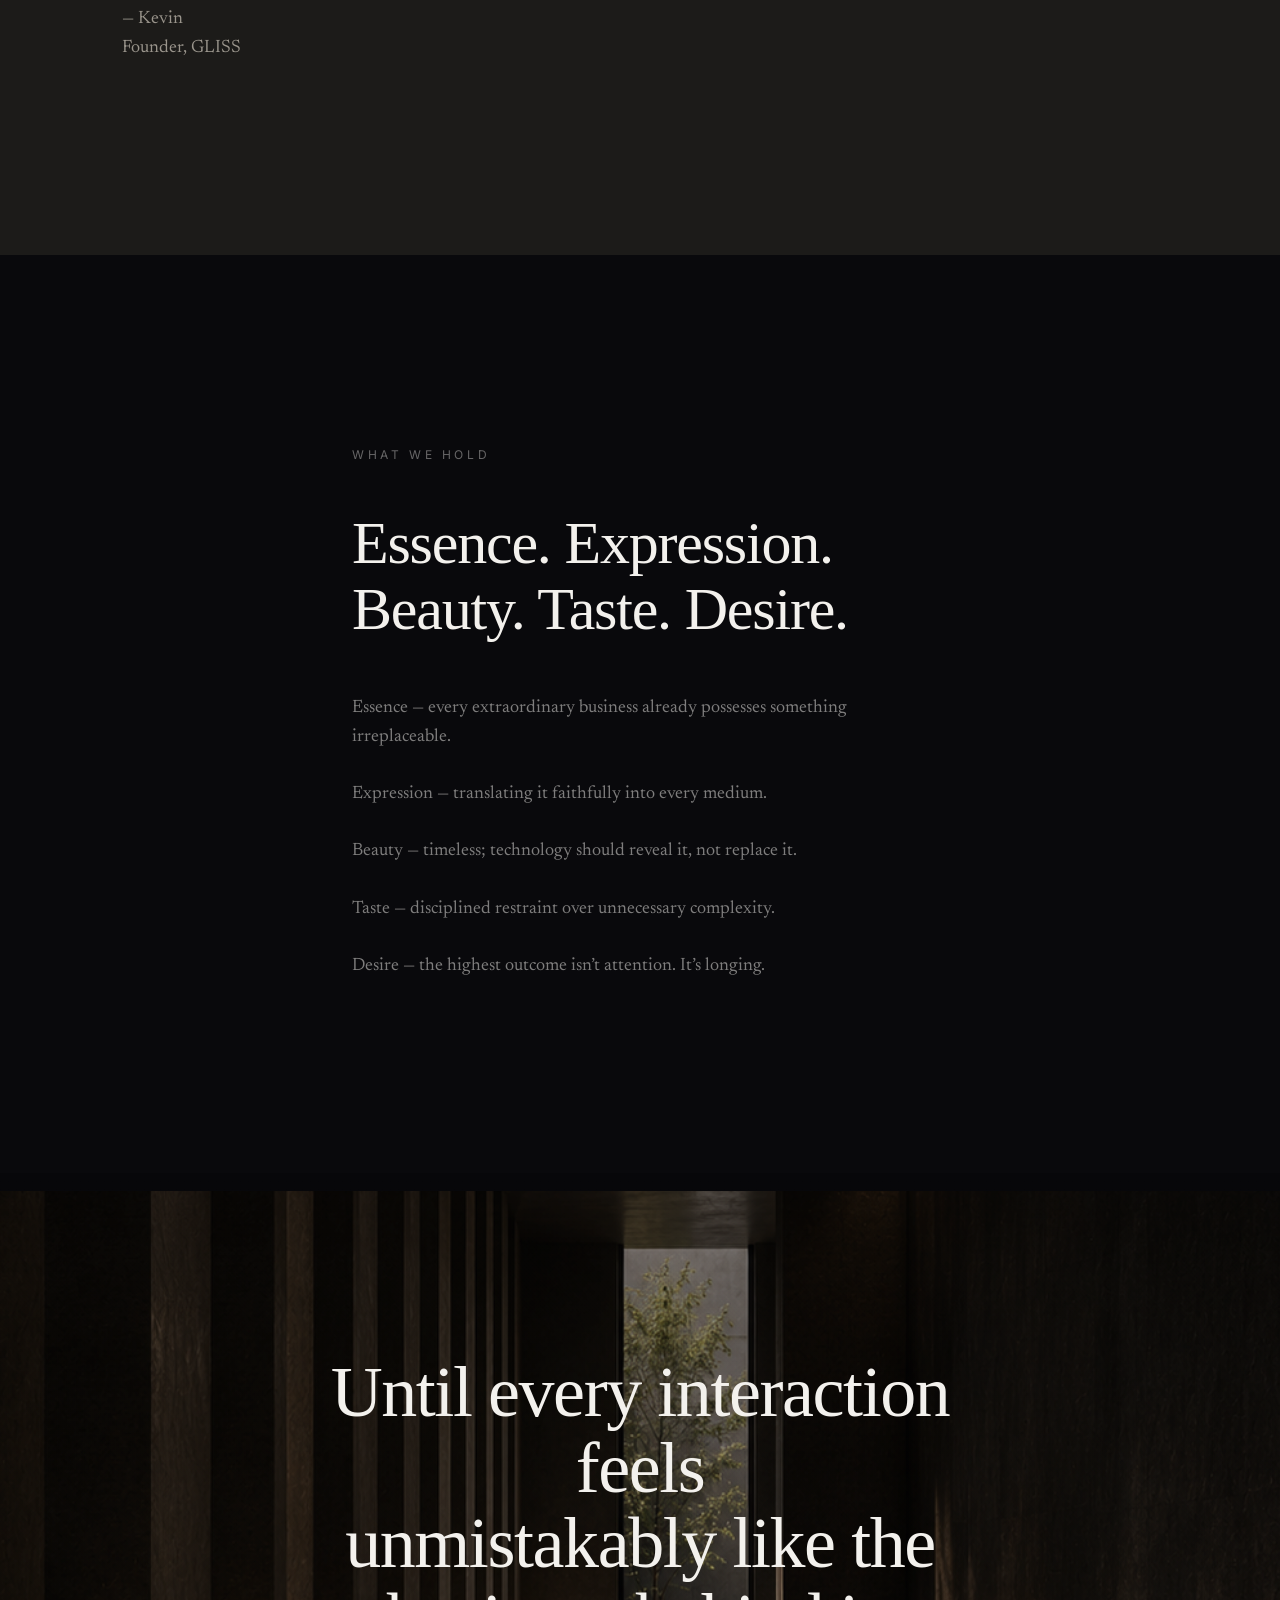
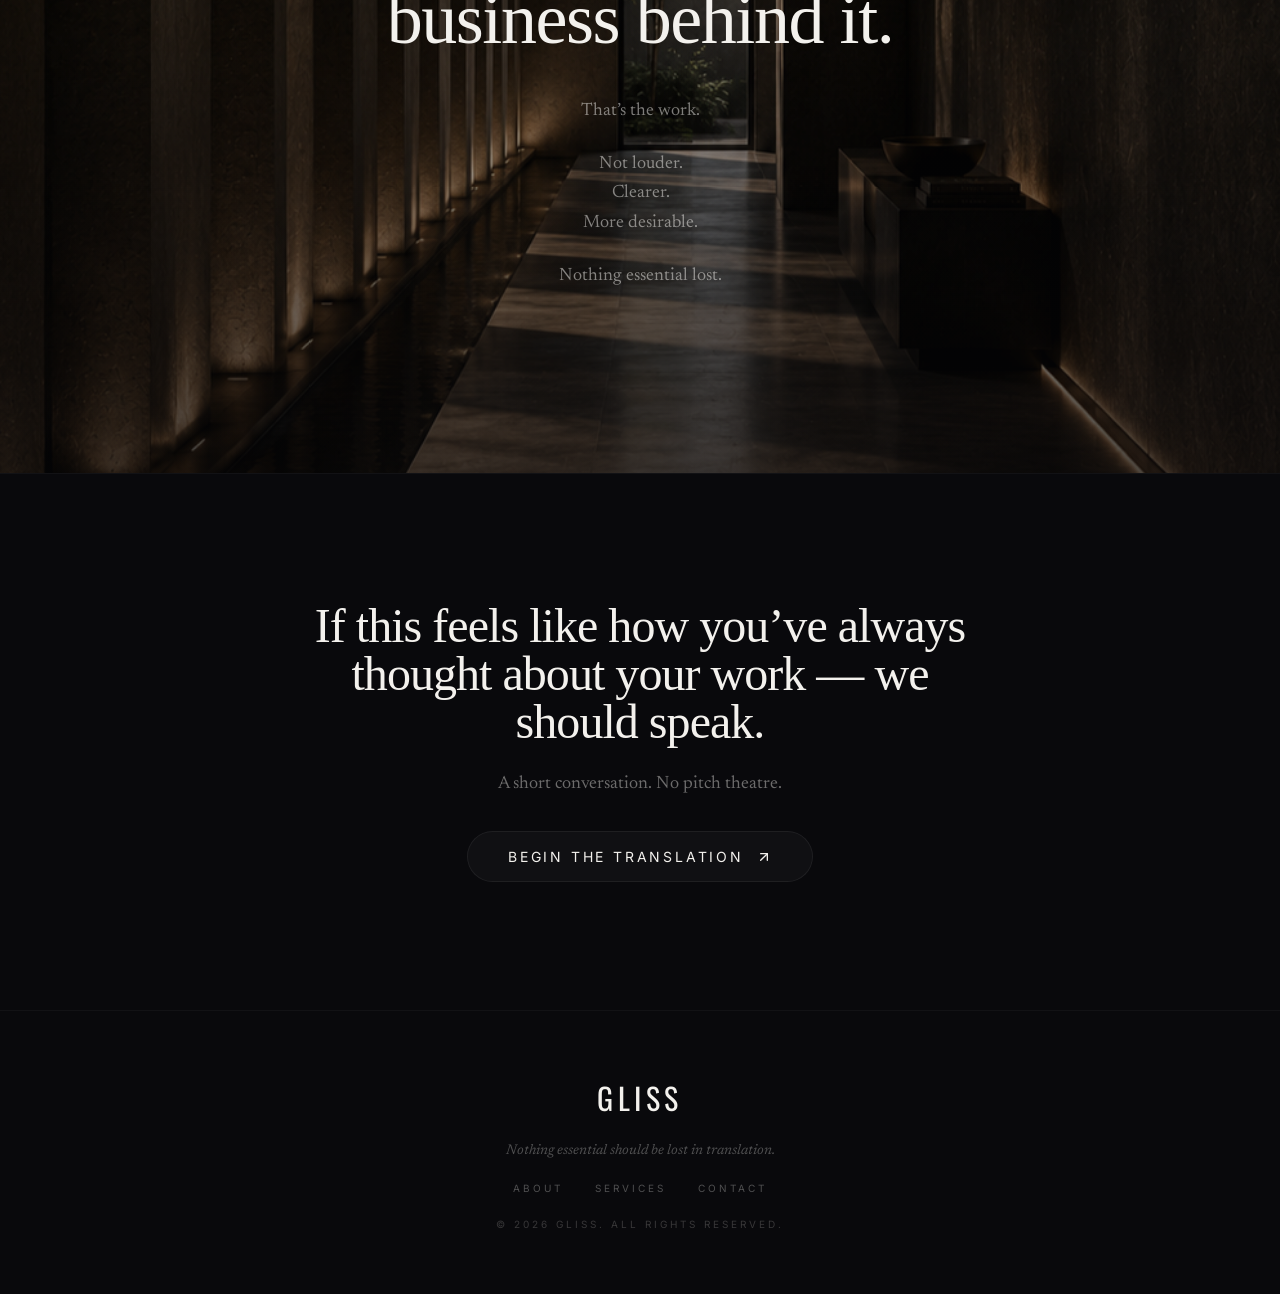
==== commit f1de36b0: "Add files via upload" ====
--- a/about.html
+++ b/about.html
@@ -4,7 +4,7 @@
 <meta charset="UTF-8">
 <link rel="icon" href="data:image/svg+xml,<svg xmlns='http://www.w3.org/2000/svg' viewBox='0 0 100 100'><text y='.9em' font-size='90' font-family='serif' font-weight='400' fill='%23f5f3ef'>G</text></svg>">
 <meta name="viewport" content="width=device-width, initial-scale=1.0">
-<meta name="description" content="GLISS — About. A philosophy about how businesses should be experienced.">
+<meta name="description" content="GLISS — About. We protect what gets lost between a founder’s vision and the customer’s experience.">
 <title>GLISS — About</title>
 <link rel="stylesheet" href="style.css">
 <link rel="stylesheet" href="gliss-animations.css">
@@ -21,7 +21,7 @@
       <a href="contact.html" class="nav-link">Contact</a>
     </div>
     <div class="nav-actions">
-      <a href="https://wa.me/27714636308?text=Hi%20Gliss!%20I%27d%20like%20to%20book%20a%20free%20Friction%20Audit." target="_blank" rel="noopener" class="nav-cta">Begin</a>
+      <a href="https://wa.me/27714636308?text=Hi%20GLISS%20%E2%80%94%20I%27d%20like%20to%20begin%20a%20conversation%20about%20translating%20my%20business." target="_blank" rel="noopener" class="nav-cta">Begin</a>
       <button class="nav-toggle" id="navToggle" aria-label="Menu">
         <svg width="20" height="20" viewBox="0 0 24 24" fill="none" stroke="currentColor" stroke-width="2" stroke-linecap="round"><line x1="3" y1="6" x2="21" y2="6"/><line x1="3" y1="12" x2="21" y2="12"/><line x1="3" y1="18" x2="21" y2="18"/></svg>
       </button>
@@ -37,7 +37,7 @@
   <a href="about.html" class="mobile-menu-link">About</a>
   <a href="services.html" class="mobile-menu-link">Services</a>
   <a href="contact.html" class="mobile-menu-link">Contact</a>
-  <a href="https://wa.me/27714636308?text=Hi%20Gliss!%20I%27d%20like%20to%20book%20a%20free%20Friction%20Audit." target="_blank" rel="noopener" class="mobile-menu-cta">Begin →</a>
+  <a href="https://wa.me/27714636308?text=Hi%20GLISS%20%E2%80%94%20I%27d%20like%20to%20begin%20a%20conversation%20about%20translating%20my%20business." target="_blank" rel="noopener" class="mobile-menu-cta">Begin →</a>
 </div>
 
 <!-- HERO -->
@@ -49,19 +49,19 @@
   </div>
   <div class="hero-ov ov-about"></div>
   <div class="hero-content">
-    <span class="elabel enter-up" style="margin-bottom:2rem;">Who we are</span>
-    <h1 class="h1 sz-s2 enter-up-lg">We never wanted to build another agency.</h1>
-    <p class="hero-sub enter-fade" style="margin-top:1.5rem;">Instead— we built a standard.</p>
+    <span class="elabel enter-up" style="margin-bottom:2rem;">About</span>
+    <h1 class="h1 sz-s2 enter-up-lg">Protecting what gets lost.</h1>
+    <p class="hero-sub enter-fade" style="margin-top:1.5rem;">Between the founder’s vision and the customer’s experience.</p>
   </div>
 </section>
 
 <!-- INTRO BODY -->
 <section class="section section-lg">
   <div class="container" style="max-width:38rem;margin:0 auto;display:flex;flex-direction:column;gap:2rem;">
-    <p class="body-lg reveal">GLISS exists because most businesses don’t have a marketing problem.</p>
-    <p class="body-lg reveal">They have a positioning problem.</p>
-    <p class="body-lg reveal">Without strong positioning, there can be no clarity.<br>Without clarity, trust becomes difficult.</p>
-    <p class="body-lg reveal">We help thoughtful businesses become easier to understand, easier to trust and easier to choose.</p>
+    <p class="body-lg reveal">Technology gave businesses new ways to be seen.</p>
+    <p class="body-lg reveal">It also gave them countless ways to become unrecognisable.</p>
+    <p class="body-lg reveal">Somewhere between the founder’s vision and the customer’s experience, something gets lost.</p>
+    <p class="body-lg reveal">GLISS was created to protect it.</p>
   </div>
 </section>
 
@@ -74,24 +74,25 @@
   </div>
   <div class="hero-ov ov-idea"></div>
   <div class="home-ct w-3xl center">
-    <div class="reveal"><span class="elabel" style="margin-bottom:2.75rem;display:block;">Why</span></div>
-    <h2 class="h2 sz-s4 reveal" data-delay=".1">Every unnecessary step costs trust.</h2>
-    <p class="body-lg reveal" data-delay=".25" style="margin-top:2.5rem;">Somewhere along the way, business became noisy.</p>
-    <p class="body-lg reveal" data-delay=".35" style="margin-top:1.5rem;">More platforms.<br>More tools.<br>More features.<br>More complexity.</p>
-    <p class="body-lg reveal" data-delay=".45" style="margin-top:1.5rem;">Everyone kept adding.<br>Very few stopped to remove.</p>
-    <p class="body-lg reveal" data-delay=".55" style="margin-top:2rem;">GLISS exists to do exactly that.</p>
+    <div class="reveal"><span class="elabel" style="margin-bottom:2.75rem;display:block;">Belief</span></div>
+    <h2 class="h2 sz-s4 reveal" data-delay=".1">Technology should reveal.<br>Never replace.</h2>
+    <p class="body-lg reveal" data-delay=".25" style="margin-top:2.5rem;">We believe technology should never replace humanity.</p>
+    <p class="body-lg reveal" data-delay=".35" style="margin-top:1.5rem;">It should reveal it.</p>
+    <p class="body-lg reveal" data-delay=".45" style="margin-top:1.5rem;">Our work isn’t creating identities.<br>It’s translating them faithfully.</p>
+    <p class="body-lg reveal" data-delay=".55" style="margin-top:2rem;">Across every medium.<br>Across every touchpoint.<br>Across every stage of growth.</p>
   </div>
 </section>
 
 <!-- OUR BELIEF -->
 <section class="section section-lg">
   <div class="container" style="max-width:38rem;margin:0 auto;display:flex;flex-direction:column;gap:2rem;">
-    <div class="reveal"><span class="elabel" style="margin-bottom:1.5rem;display:block;">Our belief</span></div>
-    <h2 class="h2 sz-s4 reveal">Positioning comes before clarity.</h2>
-    <p class="body-lg reveal" style="margin-top:1rem;">A business can’t be clear until it knows what it truly is.</p>
-    <p class="body-lg reveal">Before a website.<br>Before branding.<br>Before automation.<br>Comes positioning.</p>
-    <p class="body-lg reveal">Only then can every message feel consistent.<br>Every decision feel intentional.<br>Every interaction build trust.</p>
-    <p class="body-lg reveal">Clarity isn’t the beginning.<br>It’s the result of thoughtful positioning.</p>
+    <div class="reveal"><span class="elabel" style="margin-bottom:1.5rem;display:block;">Manifesto</span></div>
+    <h2 class="h2 sz-s4 reveal">Beauty creates memory.</h2>
+    <p class="body-lg reveal" style="margin-top:1rem;">Taste creates trust.</p>
+    <p class="body-lg reveal">Desire creates value.</p>
+    <p class="body-lg reveal">Luxury begins long before aesthetics.</p>
+    <p class="body-lg reveal">Extraordinary businesses shouldn’t become ordinary online.</p>
+    <p class="body-lg reveal">Nothing essential should be lost in translation.</p>
   </div>
 </section>
 
@@ -104,13 +105,13 @@
   </div>
   <div class="hero-ov ov-systems"></div>
   <div class="home-ct w-3xl center">
-    <div class="reveal"><span class="elabel" style="margin-bottom:2.75rem;display:block;">Our philosophy</span></div>
-    <h2 class="h2 sz-s4 reveal" data-delay=".1">Simplicity isn’t less.<br>It’s considered.</h2>
-    <p class="body-lg reveal" data-delay=".25" style="margin-top:2.5rem;">Beautiful businesses aren’t memorable because they’re louder.</p>
-    <p class="body-lg reveal" data-delay=".35" style="margin-top:1.5rem;">They’re memorable because nothing feels accidental.</p>
-    <p class="body-lg reveal" data-delay=".45" style="margin-top:1.5rem;">Every interaction.<br>Every page.<br>Every message.<br>Every reply.</p>
-    <p class="body-lg reveal" data-delay=".55" style="margin-top:1.5rem;">Everything feels intentional.</p>
-    <p class="body-lg reveal" data-delay=".65" style="margin-top:2rem;">That’s what we’re building.</p>
+    <div class="reveal"><span class="elabel" style="margin-bottom:2.75rem;display:block;">Desire</span></div>
+    <h2 class="h2 sz-s4 reveal" data-delay=".1">We don’t create noise.<br>We create desire.</h2>
+    <p class="body-lg reveal" data-delay=".25" style="margin-top:2.5rem;">The highest expression of a brand isn’t attention.</p>
+    <p class="body-lg reveal" data-delay=".35" style="margin-top:1.5rem;">It’s longing.</p>
+    <p class="body-lg reveal" data-delay=".45" style="margin-top:1.5rem;">Every interaction.<br>Every page.<br>Every message.<br>Every photograph.</p>
+    <p class="body-lg reveal" data-delay=".55" style="margin-top:1.5rem;">Either strengthens desire — or weakens it.</p>
+    <p class="body-lg reveal" data-delay=".65" style="margin-top:2rem;">We create businesses people wish belonged to them.</p>
   </div>
 </section>
 
@@ -118,13 +119,14 @@
 <section class="section section-lg founder-section" style="background:#1c1b19 !important; color:#e8e4dc !important;">
   <div class="founder-grid" style="max-width:1100px;margin:0 auto;padding:0 2rem;">
     <div class="reveal-x">
-      <span class="elabel" style="margin-bottom:2.5rem;display:block;color:#9a958c !important;">Founder</span>
-      <h2 class="h2 sz-s5b mb-10" style="color:#f0ebe3 !important;">Hi, I’m Kevin.</h2>
-      <p class="founder-text no-animate" style="color:#d4cfc6 !important;">I started GLISS after noticing the same pattern again and again.</p>
-      <p class="founder-text no-animate" style="color:#d4cfc6 !important;">Incredible businesses were losing opportunities for reasons that had nothing to do with the quality of their work.</p>
-      <p class="founder-text no-animate" style="color:#d4cfc6 !important;">A confusing website.<br>An inconsistent identity.<br>Slow communication.<br>Tiny moments of friction that quietly cost trust.</p>
-      <p class="founder-text no-animate" style="color:#d4cfc6 !important;">I became obsessed with removing them.</p>
-      <p class="founder-text no-animate" style="color:#d4cfc6 !important;">Today, GLISS exists to help businesses feel as considered online as they already are in real life.</p>
+      <span class="elabel" style="margin-bottom:2.5rem;display:block;color:#9a958c !important;">The person behind GLISS</span>
+      <h2 class="h2 sz-s5b mb-10" style="color:#f0ebe3 !important;">Why GLISS exists.</h2>
+      <p class="founder-text no-animate" style="color:#d4cfc6 !important;">I started GLISS because I couldn’t stop noticing friction.</p>
+      <p class="founder-text no-animate" style="color:#d4cfc6 !important;">Businesses doing incredible work… held back by experiences that didn’t reflect the quality behind them.</p>
+      <p class="founder-text no-animate" style="color:#d4cfc6 !important;">I’ve always believed that design isn’t decoration.<br>It’s communication.</p>
+      <p class="founder-text no-animate" style="color:#d4cfc6 !important;">Every colour.<br>Every word.<br>Every interaction.<br>Every pause.<br>It all says something.</p>
+      <p class="founder-text no-animate" style="color:#d4cfc6 !important;">GLISS exists to make sure it says the right thing.<br>Not louder.<br>Clearer.</p>
+      <p class="founder-text no-animate" style="color:#d4cfc6 !important;">Nothing essential should be lost in translation.</p>
       <p class="founder-text no-animate" style="color:#9a958c !important;margin-top:2.5rem;">— Kevin<br>Founder, GLISS</p>
     </div>
     <div class="founder-img reveal-xr" data-delay=".15">
@@ -138,14 +140,13 @@
 <!-- THE STANDARD -->
 <section class="section section-lg">
   <div class="container" style="max-width:36rem;margin:0 auto;display:flex;flex-direction:column;gap:1.75rem;">
-    <div class="reveal"><span class="elabel" style="margin-bottom:1.25rem;display:block;">The standard</span></div>
-    <h2 class="h2 sz-s4 reveal" style="margin-bottom:1.5rem;">Everything must earn its place.</h2>
-    <p class="body-lg reveal">We remove before we add.</p>
-    <p class="body-lg reveal">We choose positioning before clarity.</p>
-    <p class="body-lg reveal">We choose clarity over cleverness.</p>
-    <p class="body-lg reveal">We obsess over first impressions.</p>
-    <p class="body-lg reveal">Every detail communicates.</p>
-    <p class="body-lg reveal">Beauty should make business easier.</p>
+    <div class="reveal"><span class="elabel" style="margin-bottom:1.25rem;display:block;">What we hold</span></div>
+    <h2 class="h2 sz-s4 reveal" style="margin-bottom:1.5rem;">Essence. Expression. Beauty. Taste. Desire.</h2>
+    <p class="body-lg reveal">Essence — every extraordinary business already possesses something irreplaceable.</p>
+    <p class="body-lg reveal">Expression — translating it faithfully into every medium.</p>
+    <p class="body-lg reveal">Beauty — timeless; technology should reveal it, not replace it.</p>
+    <p class="body-lg reveal">Taste — disciplined restraint over unnecessary complexity.</p>
+    <p class="body-lg reveal">Desire — the highest outcome isn’t attention. It’s longing.</p>
   </div>
 </section>
 
@@ -158,20 +159,20 @@
   </div>
   <div class="hero-ov ov-belonging-h"></div>
   <div class="home-ct w-3xl center">
-    <h2 class="h2 sz-s2 reveal">Technology changes.<br>Care doesn’t.</h2>
-    <p class="body-lg reveal" data-delay=".2" style="margin-top:2.5rem;">That’s what GLISS has always been about.</p>
-    <p class="body-lg reveal" data-delay=".3" style="margin-top:1.5rem;">Not websites.<br>Not branding.<br>Not automation.</p>
-    <p class="body-lg reveal" data-delay=".4" style="margin-top:1.5rem;">Care,<br>expressed through every detail.</p>
+    <h2 class="h2 sz-s2 reveal">Until every interaction feels<br>unmistakably like the business behind it.</h2>
+    <p class="body-lg reveal" data-delay=".2" style="margin-top:2.5rem;">That’s the work.</p>
+    <p class="body-lg reveal" data-delay=".3" style="margin-top:1.5rem;">Not louder.<br>Clearer.<br>More desirable.</p>
+    <p class="body-lg reveal" data-delay=".4" style="margin-top:1.5rem;">Nothing essential lost.</p>
   </div>
 </section>
 
 <!-- FINAL CTA -->
 <section class="section text-center border-top">
   <div class="container-2xl">
-    <h2 class="h2 sz-s5b reveal mb-6">Ready when you are.</h2>
-    <p class="body-lg reveal mb-8" data-delay=".1" style="opacity:0.85;">Start with a free Friction Audit.</p>
+    <h2 class="h2 sz-s5b reveal mb-6">If this feels like how you’ve always thought about your work — we should speak.</h2>
+    <p class="body-lg reveal mb-8" data-delay=".1" style="opacity:0.85;">A short conversation. No pitch theatre.</p>
     <div class="reveal" data-delay=".2">
-      <a href="https://wa.me/27714636308?text=Hi%20Gliss!%20I%27d%20like%20to%20book%20a%20free%20Friction%20Audit." target="_blank" rel="noopener" class="cta-btn">Book Your Audit <svg width="16" height="16" viewBox="0 0 24 24" fill="none" stroke="currentColor" stroke-width="2" stroke-linecap="round" stroke-linejoin="round"><path d="M7 17 17 7"/><path d="M7 7h10v10"/></svg></a>
+      <a href="https://wa.me/27714636308?text=Hi%20GLISS%20%E2%80%94%20I%27d%20like%20to%20begin%20a%20conversation%20about%20translating%20my%20business." target="_blank" rel="noopener" class="cta-btn">Begin the Translation <svg width="16" height="16" viewBox="0 0 24 24" fill="none" stroke="currentColor" stroke-width="2" stroke-linecap="round" stroke-linejoin="round"><path d="M7 17 17 7"/><path d="M7 7h10v10"/></svg></a>
     </div>
   </div>
 </section>
@@ -179,7 +180,7 @@
 <footer class="footer">
   <div class="footer-inner">
     <a href="index.html" class="footer-logo">GLISS</a>
-    <p class="footer-tag">Technology should disappear. Beauty remains.</p>
+    <p class="footer-tag">Nothing essential should be lost in translation.</p>
     <div class="footer-links">
       <a href="about.html" class="footer-link">About</a>
       <a href="services.html" class="footer-link">Services</a>
--- a/style.css
+++ b/style.css
@@ -38,7 +38,7 @@
 .glass { background: rgba(255,255,255,0.03); backdrop-filter: blur(20px); -webkit-backdrop-filter: blur(20px); border: 1px solid rgba(255,255,255,0.06); }
 
 /* ===== NAVBAR ===== */
-.navbar { position: fixed; top: 0; left: 0; right: 0; z-index: 50; background: rgba(5,5,7,0.5); backdrop-filter: blur(8px); -webkit-backdrop-filter: blur(8px); transition: background .7s, border-color .7s; animation: navIn .8s var(--ease) both; }
+.navbar { position: fixed; top: 0; left: 0; right: 0; z-index: 300; background: rgba(5,5,7,0.5); backdrop-filter: blur(8px); -webkit-backdrop-filter: blur(8px); transition: background .7s, border-color .7s; animation: navIn .8s var(--ease) both; }
 .navbar.scrolled { background: rgba(5,5,7,0.7); backdrop-filter: blur(24px); -webkit-backdrop-filter: blur(24px); border-bottom: 1px solid rgba(255,255,255,0.04); }
 @keyframes navIn { from { transform: translateY(-20px); opacity: 0; } to { transform: translateY(0); opacity: 1; } }
 .nav-inner { max-width: 80rem; margin: 0 auto; padding: 0 1.5rem; height: 5rem; display: flex; align-items: center; justify-content: space-between; pointer-events: auto; }
@@ -53,12 +53,12 @@
 .nav-cta { display: none; font-family: var(--ff-l); font-size: .75rem; text-transform: uppercase; letter-spacing: .2em; color: var(--fg-40); transition: color .3s; }
 .nav-cta:hover { color: var(--fg); }
 @media(min-width:768px) { .nav-cta { display: inline; } }
-.nav-toggle { display: flex; background: none; border: none; color: var(--fg); cursor: pointer; padding: 8px; pointer-events: auto; z-index: 51; align-items: center; justify-content: center; }
+.nav-toggle { display: flex; background: none; border: none; color: var(--fg); cursor: pointer; padding: 8px; pointer-events: auto; position: relative; z-index: 310; align-items: center; justify-content: center; -webkit-tap-highlight-color: transparent; }
 @media(min-width:768px) { .nav-toggle { display: none; } }
 
 /* ===== MOBILE MENU ===== */
-.mobile-menu { position: fixed; inset: 0; z-index: 60; background: var(--dark); display: flex; flex-direction: column; align-items: center; justify-content: center; gap: 2rem; opacity: 0; pointer-events: none; transition: opacity .4s; }
-.mobile-menu.open { opacity: 1; pointer-events: auto; }
+.mobile-menu { position: fixed; inset: 0; z-index: 200; background: var(--dark); display: flex; flex-direction: column; align-items: center; justify-content: center; gap: 2rem; opacity: 0; visibility: hidden; pointer-events: none; transition: opacity .4s, visibility .4s; }
+.mobile-menu.open { opacity: 1; visibility: visible; pointer-events: auto; }
 .mobile-menu-close { position: absolute; top: 1.5rem; right: 1.5rem; background: none; border: none; color: var(--fg); cursor: pointer; padding: 8px; pointer-events: auto; display: flex; align-items: center; justify-content: center; }
 .mobile-menu-link { font-family: var(--ff-h); font-size: 2.5rem; font-weight: 400; color: var(--fg-80); transition: color .3s; opacity: 0; transform: translateY(20px); }
 .mobile-menu.open .mobile-menu-link { opacity: 1; transform: none; transition: opacity .4s, transform .4s, color .3s; }
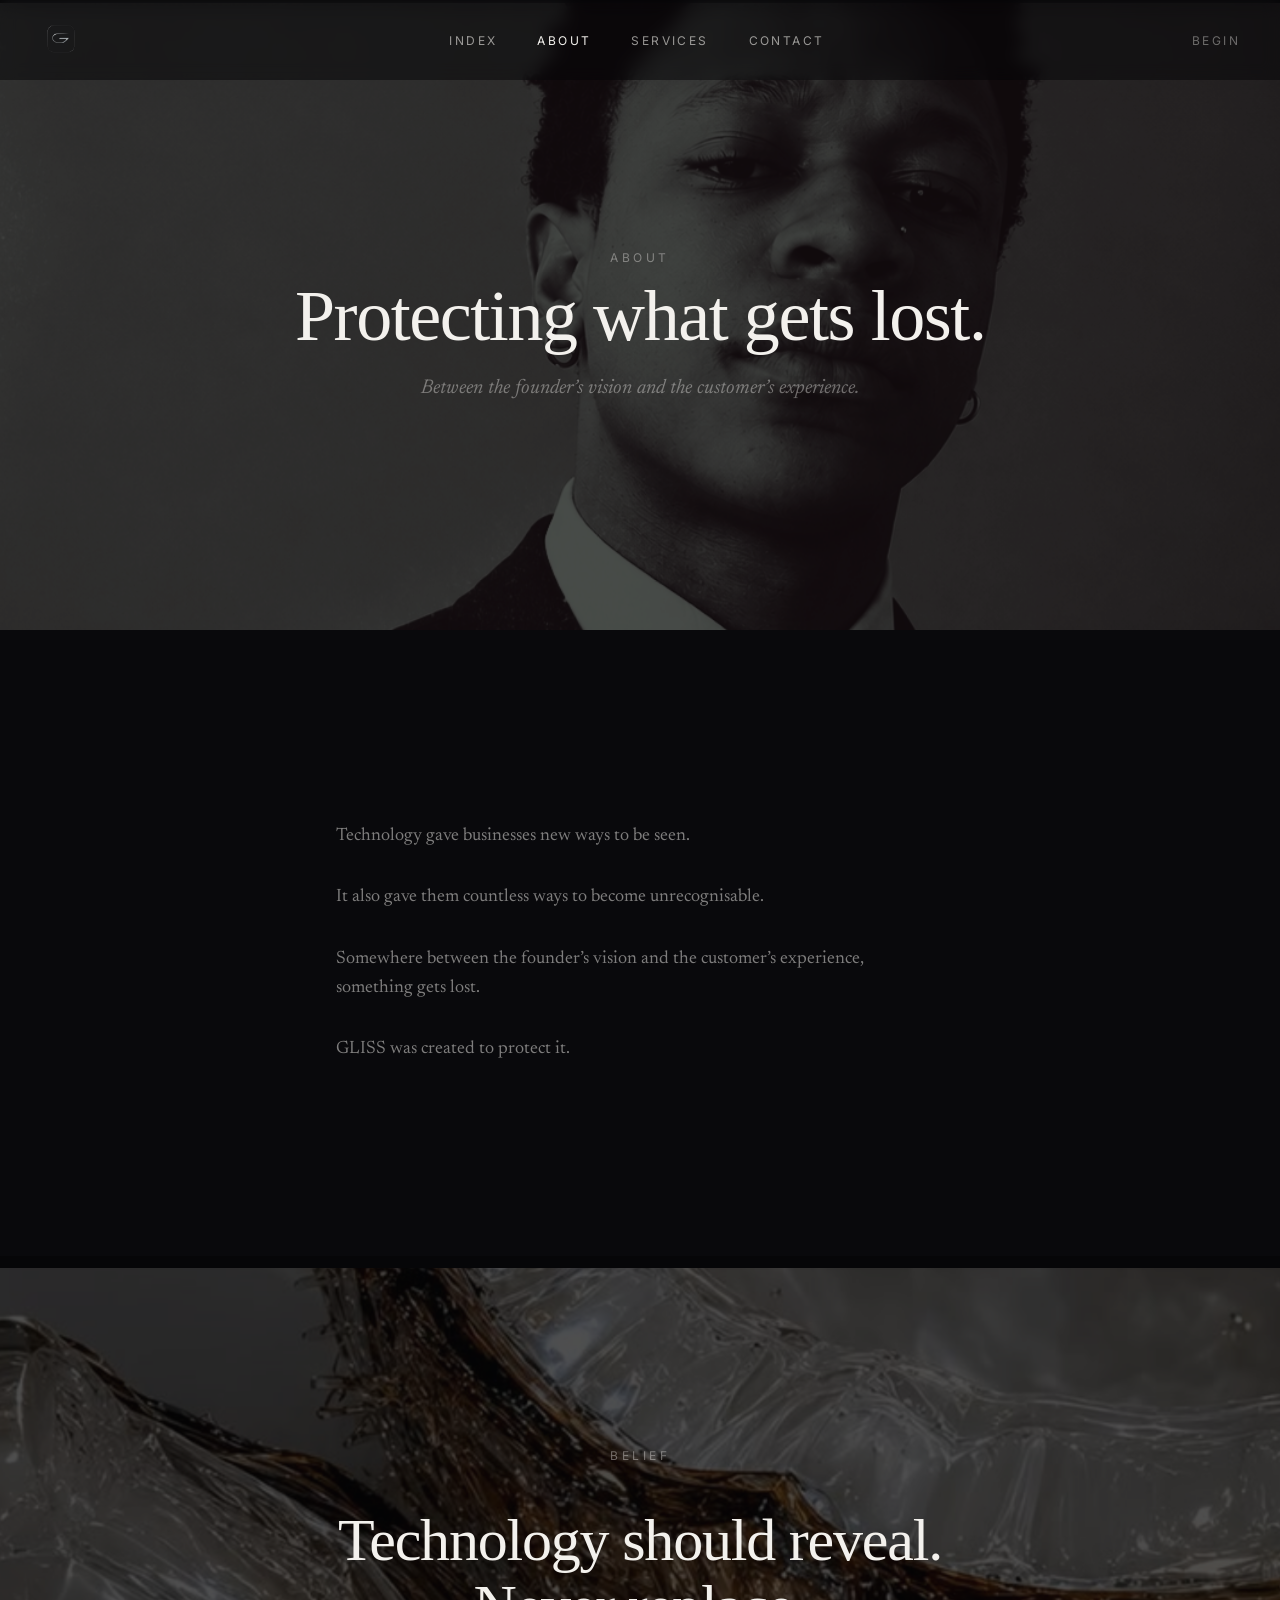
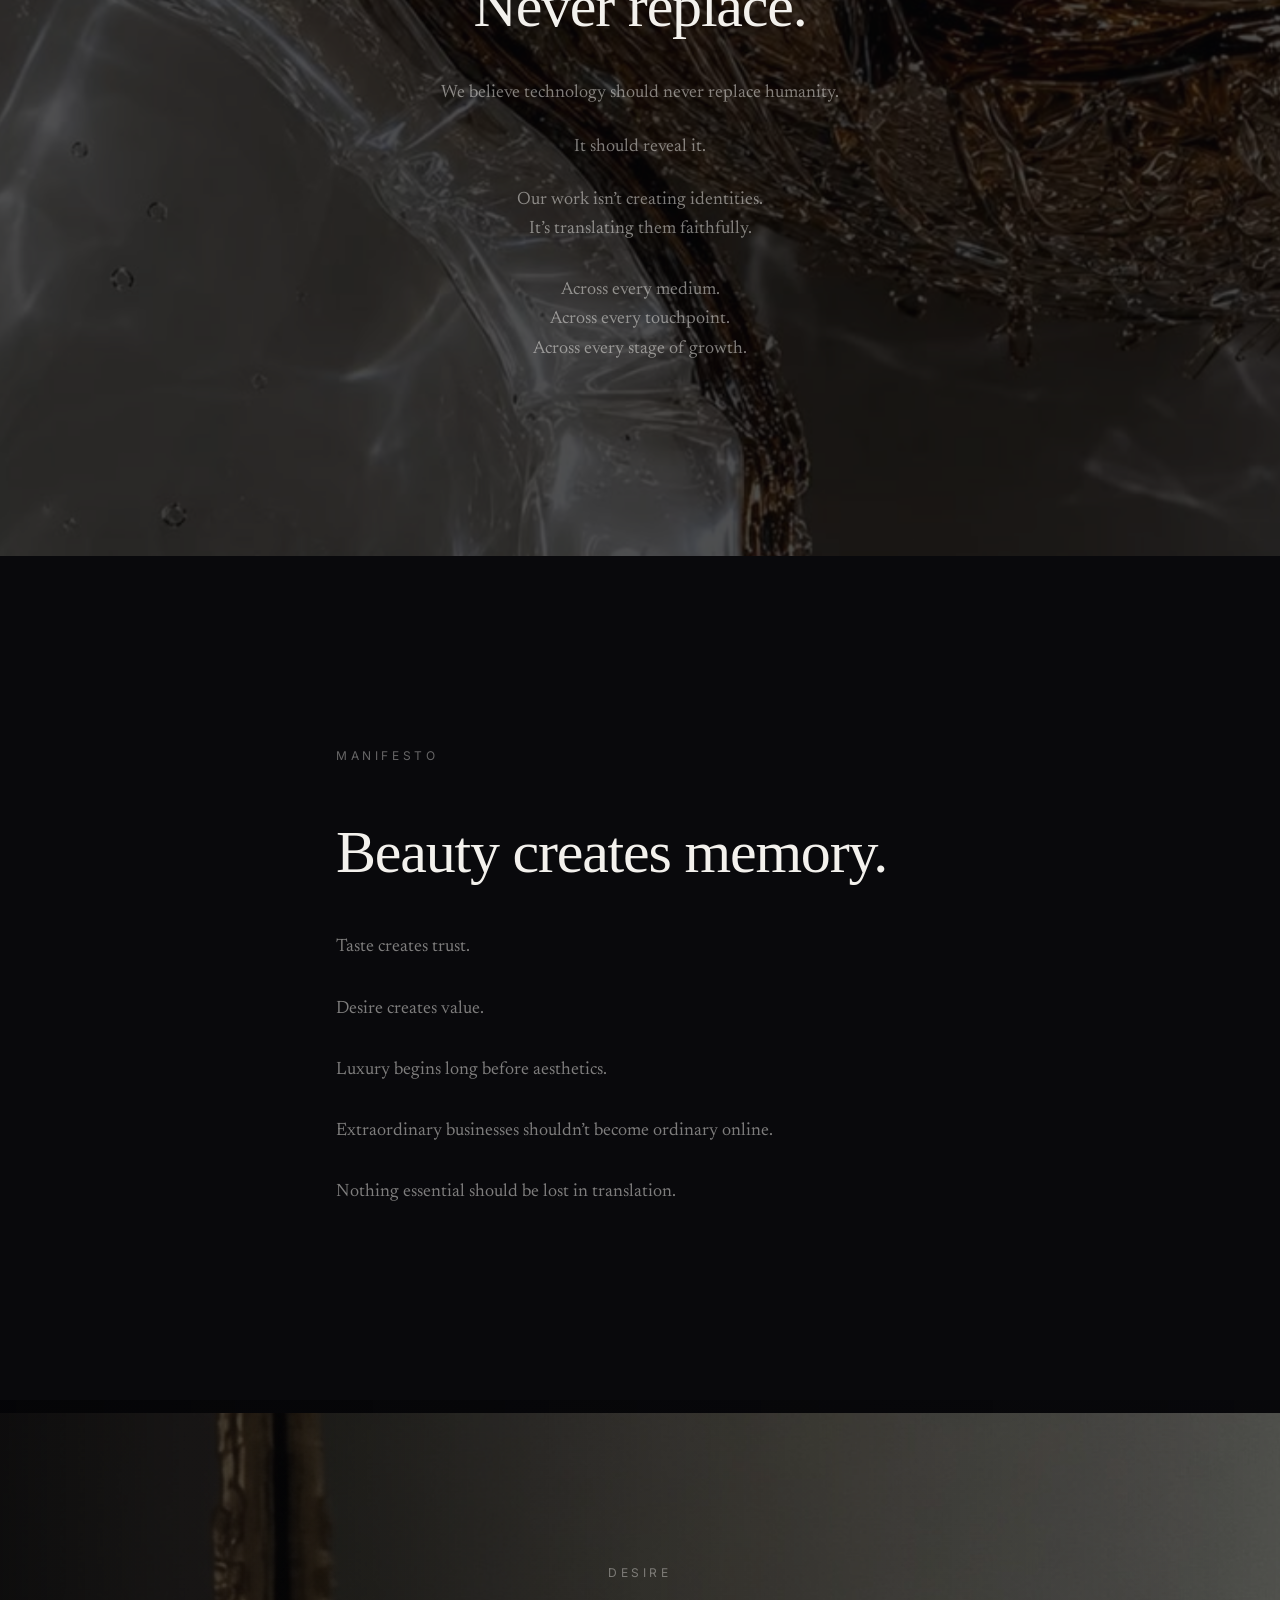
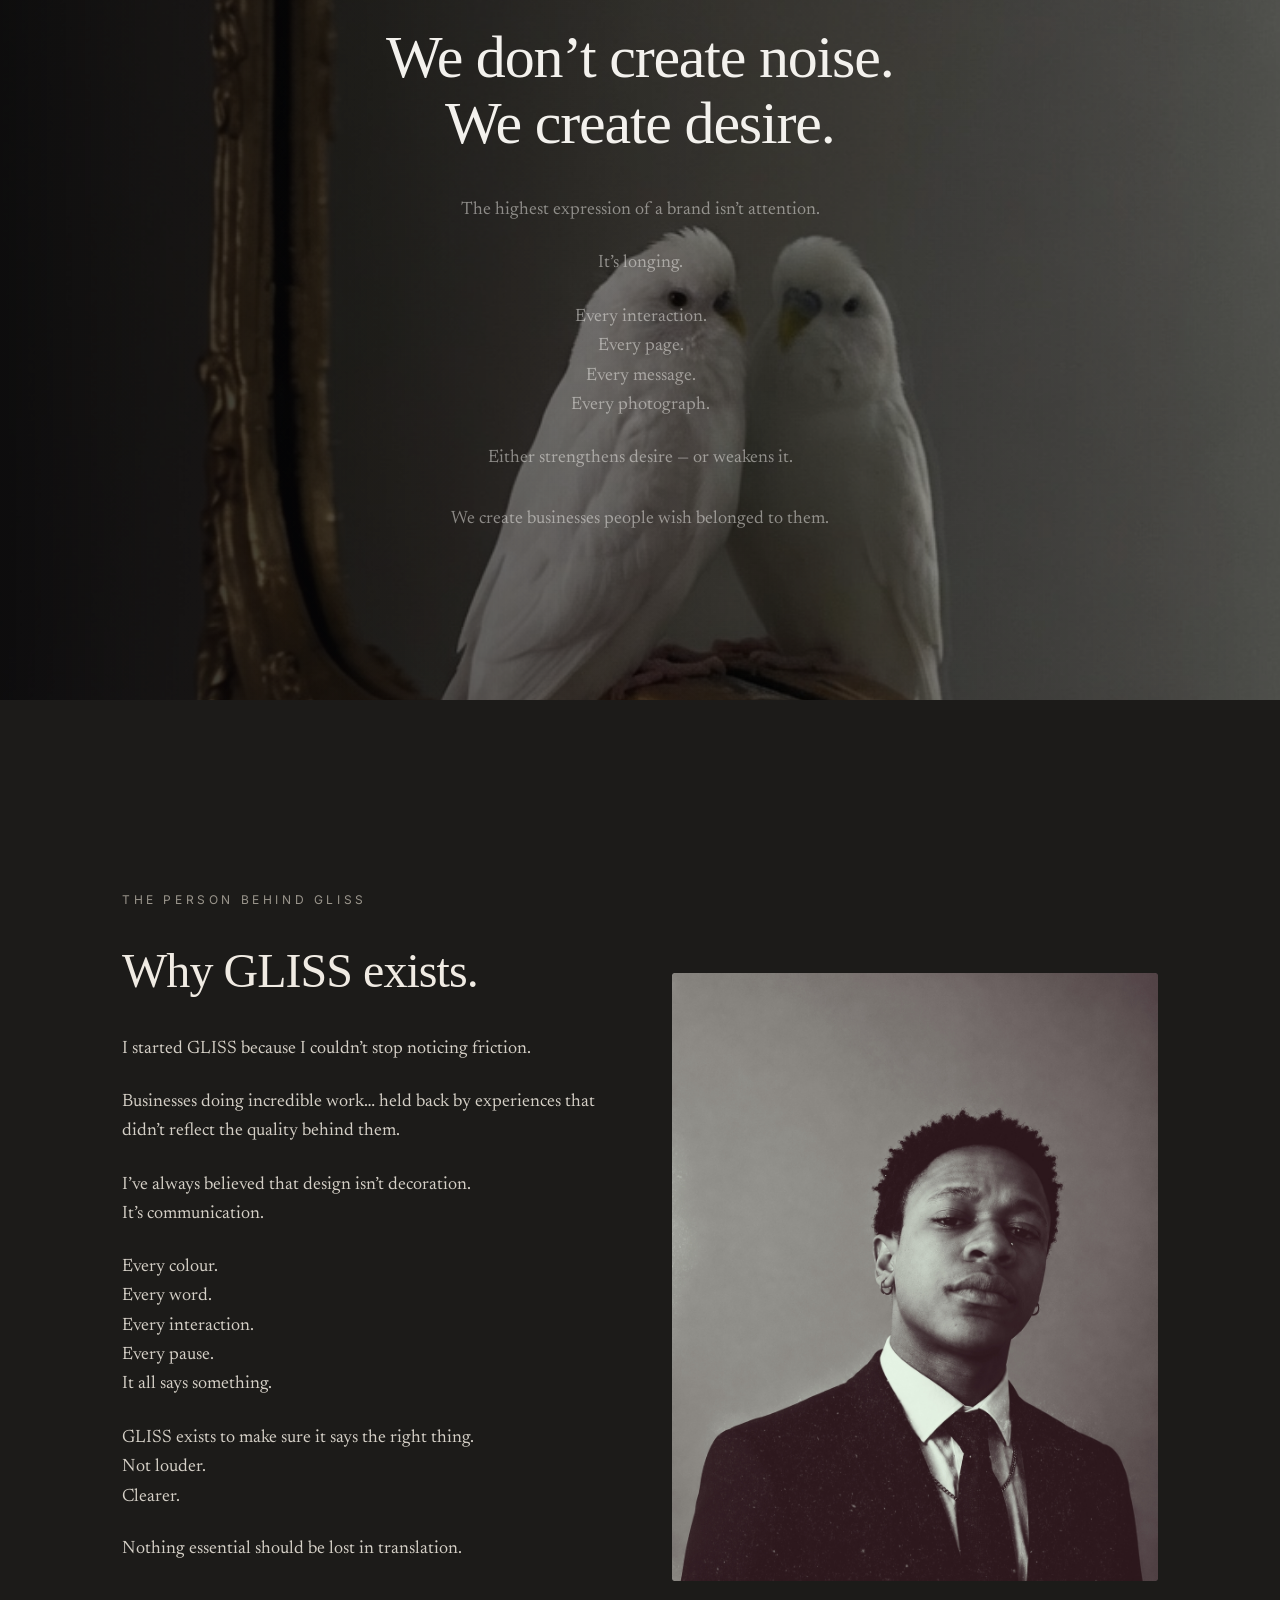
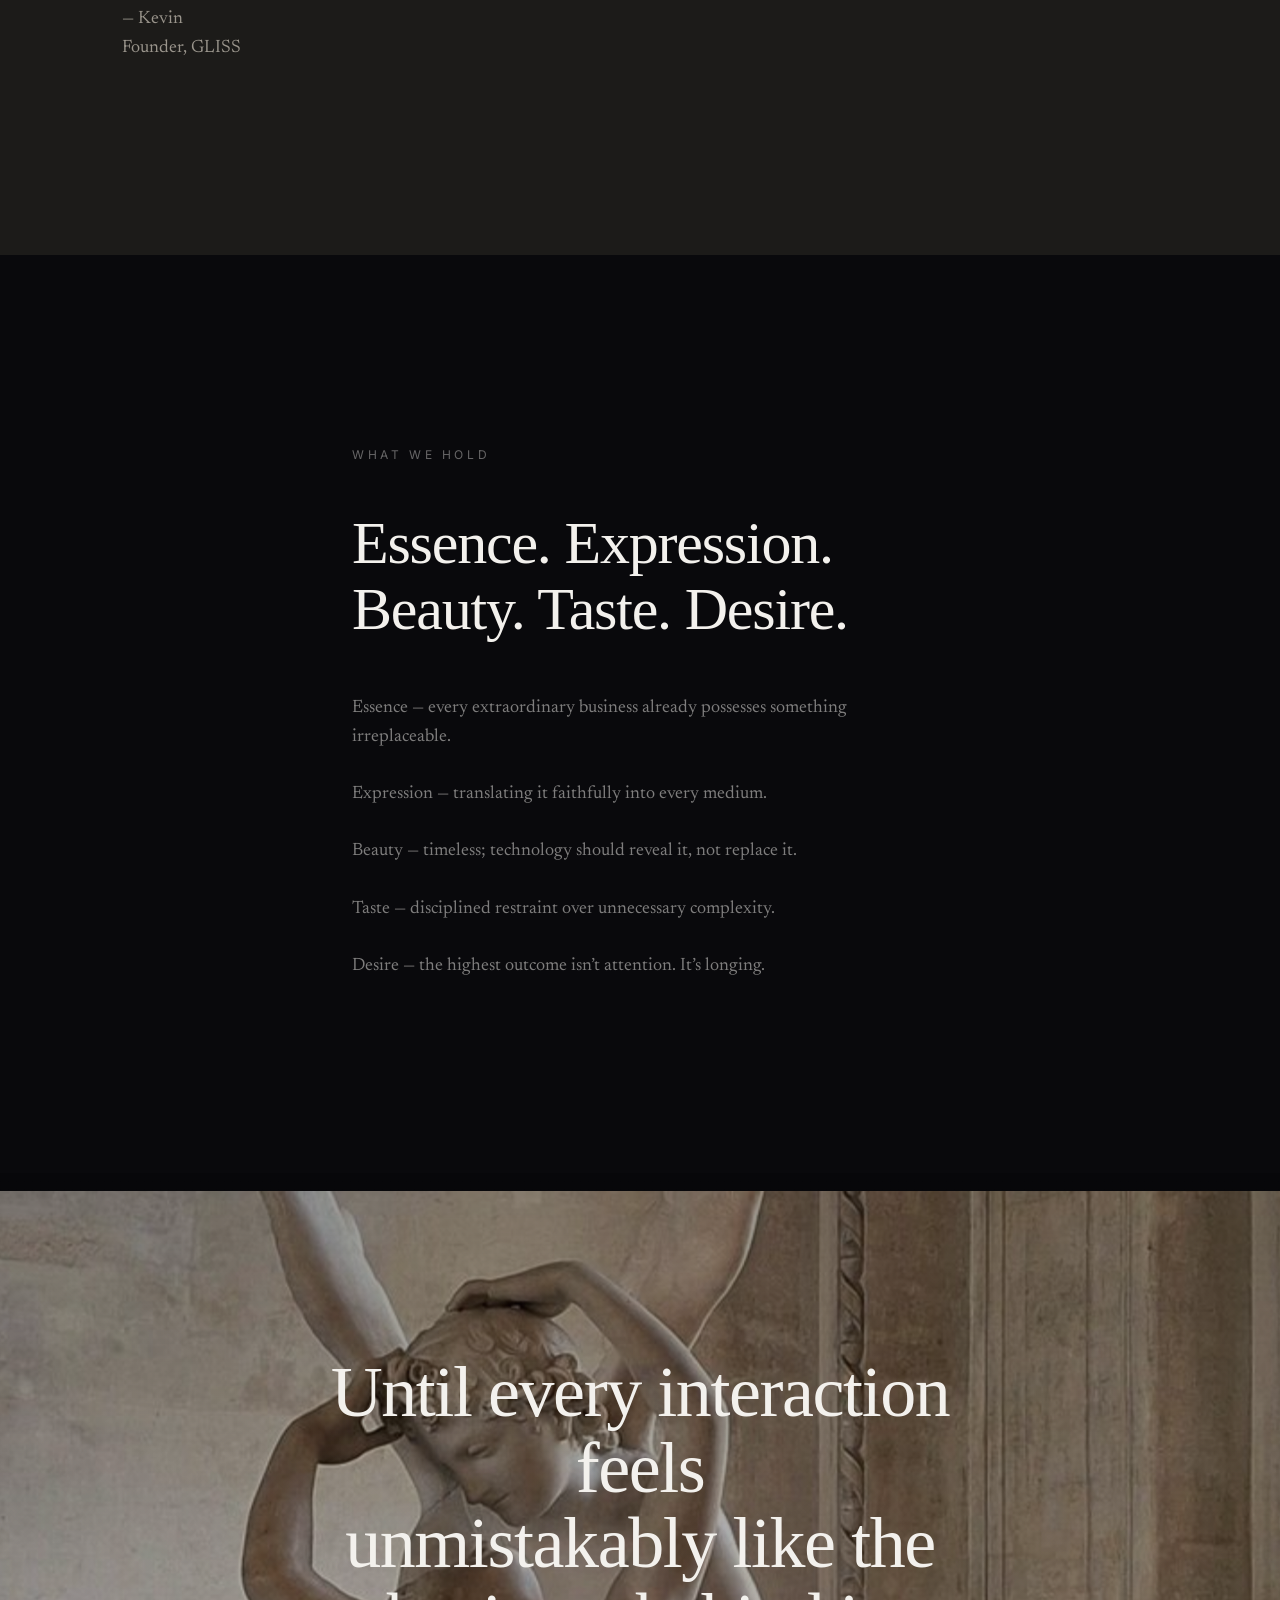
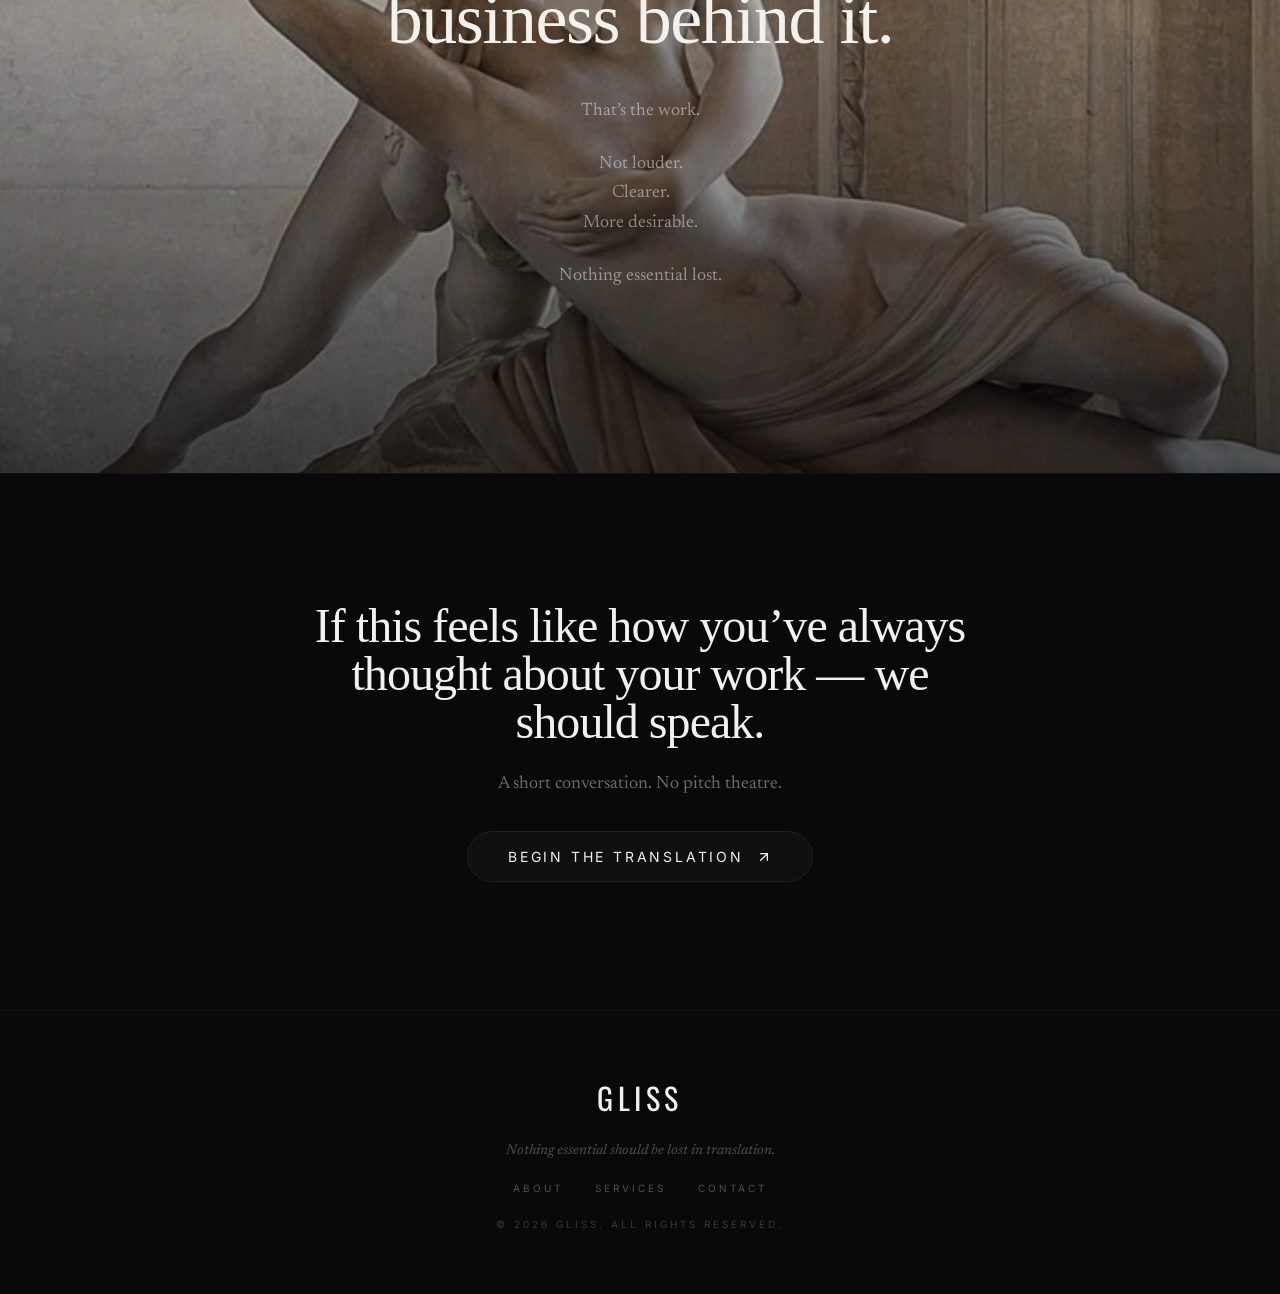
==== commit ebf0c76e: "Add files via upload" ====
--- a/about.html
+++ b/about.html
@@ -13,7 +13,7 @@
 
 <nav class="navbar" id="navbar">
   <div class="nav-inner">
-    <a href="index.html" class="nav-logo">GLISS</a>
+    <a href="index.html" class="nav-logo" aria-label="GLISS"><img src="images/logo.png" alt="GLISS" width="140" height="42"></a>
     <div class="nav-links">
       <a href="index.html" class="nav-link">Index</a>
       <a href="about.html" class="nav-link active">About</a>
--- a/style.css
+++ b/style.css
@@ -12,12 +12,12 @@
   --fg-70: hsla(40, 20%, 94%, 0.7);
   --fg-80: hsla(40, 20%, 94%, 0.8);
   --violet: hsl(255, 90%, 65%);
-  --tq: hsl(170, 65%, 52%);
-  --tq-40: hsla(170, 65%, 52%, 0.4);
-  --tq-50: hsla(170, 65%, 52%, 0.5);
-  --tq-60: hsla(170, 65%, 52%, 0.6);
-  --tq-70: hsla(170, 65%, 52%, 0.7);
-  --tq-80: hsla(170, 65%, 52%, 0.8);
+  --tq: #8B1018;
+  --tq-40: rgba(139, 16, 24, 0.4);
+  --tq-50: rgba(139, 16, 24, 0.5);
+  --tq-60: rgba(139, 16, 24, 0.6);
+  --tq-70: rgba(139, 16, 24, 0.7);
+  --tq-80: rgba(139, 16, 24, 0.85);
   --dark: #050507;
   --ease: cubic-bezier(0.22, 1, 0.36, 1);
   --ff-h: 'Bodoni Moda', serif;
@@ -43,7 +43,11 @@
 @keyframes navIn { from { transform: translateY(-20px); opacity: 0; } to { transform: translateY(0); opacity: 1; } }
 .nav-inner { max-width: 80rem; margin: 0 auto; padding: 0 1.5rem; height: 5rem; display: flex; align-items: center; justify-content: space-between; pointer-events: auto; }
 @media(min-width:1024px) { .nav-inner { padding: 0 2.5rem; } }
-.nav-logo { font-family: var(--ff-id); font-size: 1.5rem; font-weight: 500; letter-spacing: .15em; color: var(--fg); }
+.nav-logo { display: flex; align-items: center; }
+.nav-logo img { height: 36px; width: auto; display: block; }
+@media(min-width:768px){ .nav-logo img { height: 42px; } }
+.nav-logo-text {
+ font-family: var(--ff-id); font-size: 1.5rem; font-weight: 500; letter-spacing: .15em; color: var(--fg); }
 .nav-links { display: none; list-style: none; align-items: center; gap: 2.5rem; }
 @media(min-width:768px) { .nav-links { display: flex; } }
 .nav-link { font-family: var(--ff-l); font-size: .75rem; text-transform: uppercase; letter-spacing: .2em; color: var(--fg-60); transition: color .3s; cursor: pointer; }
